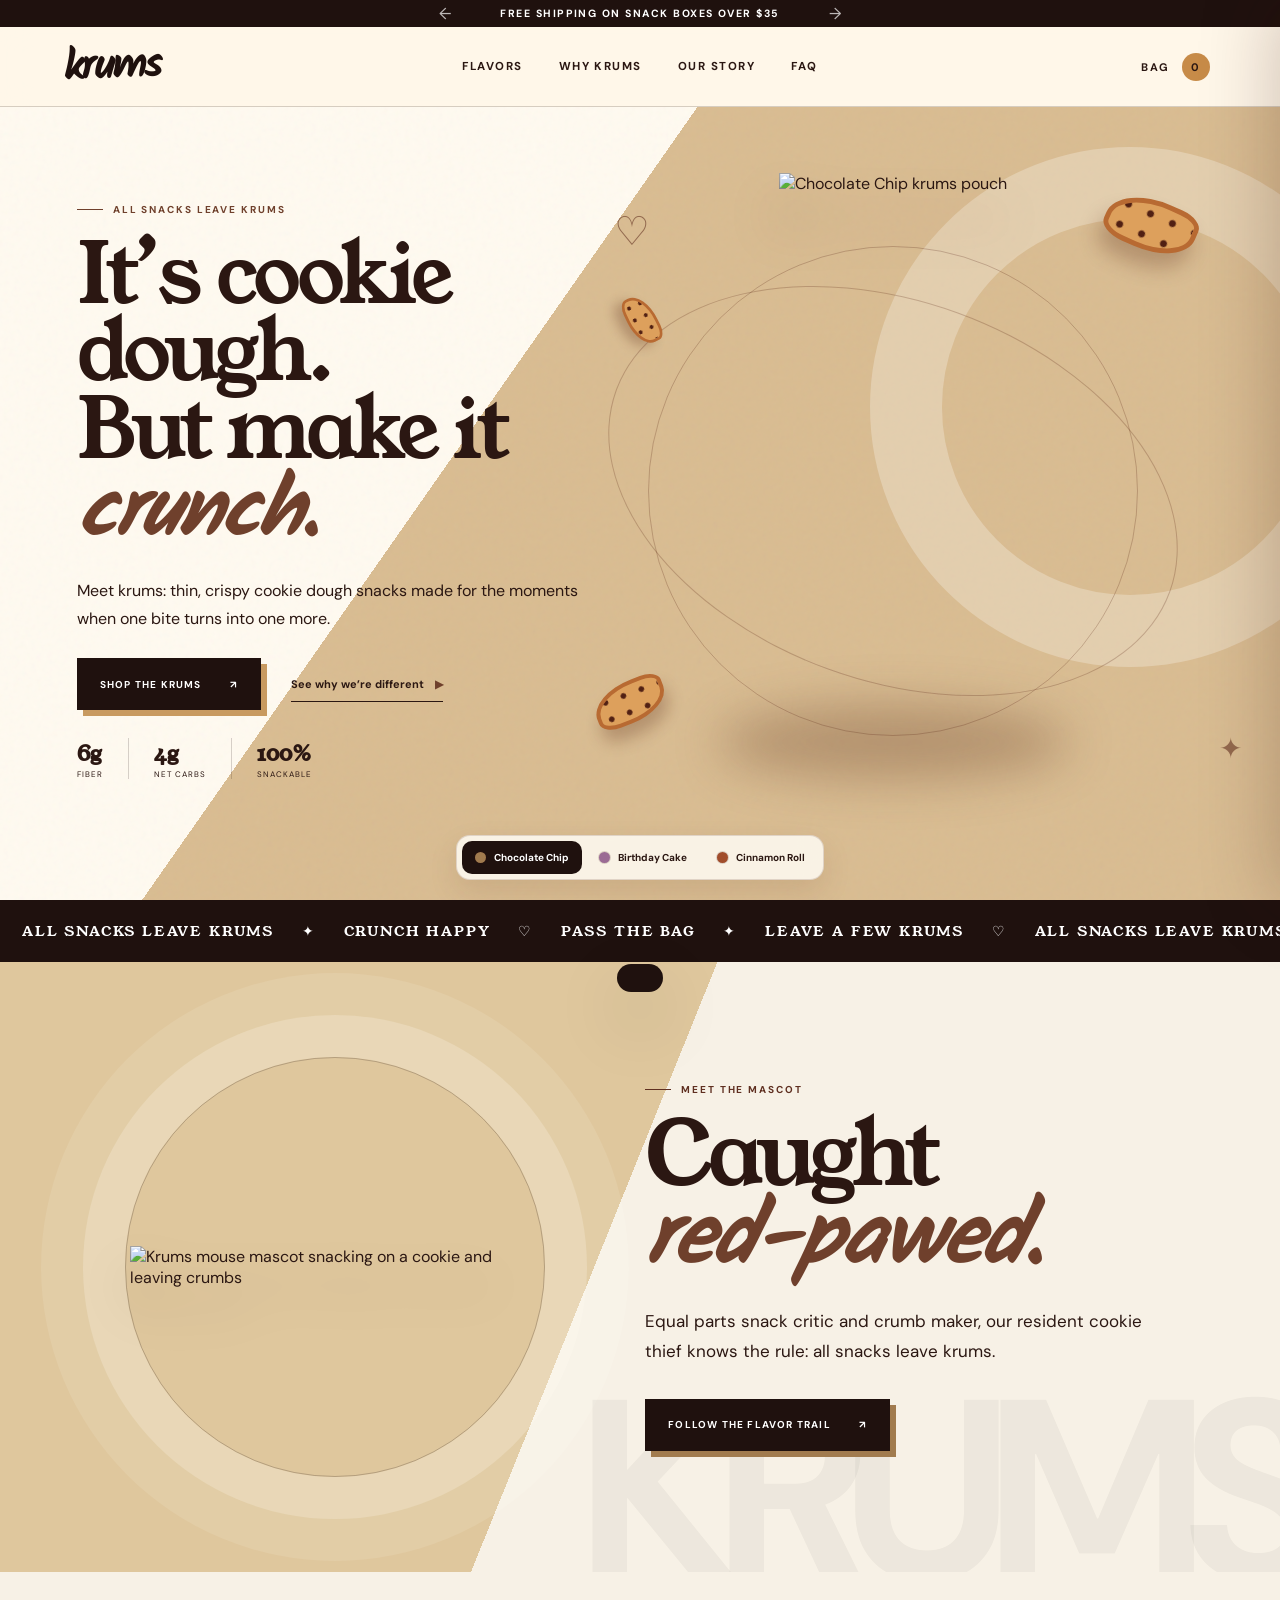
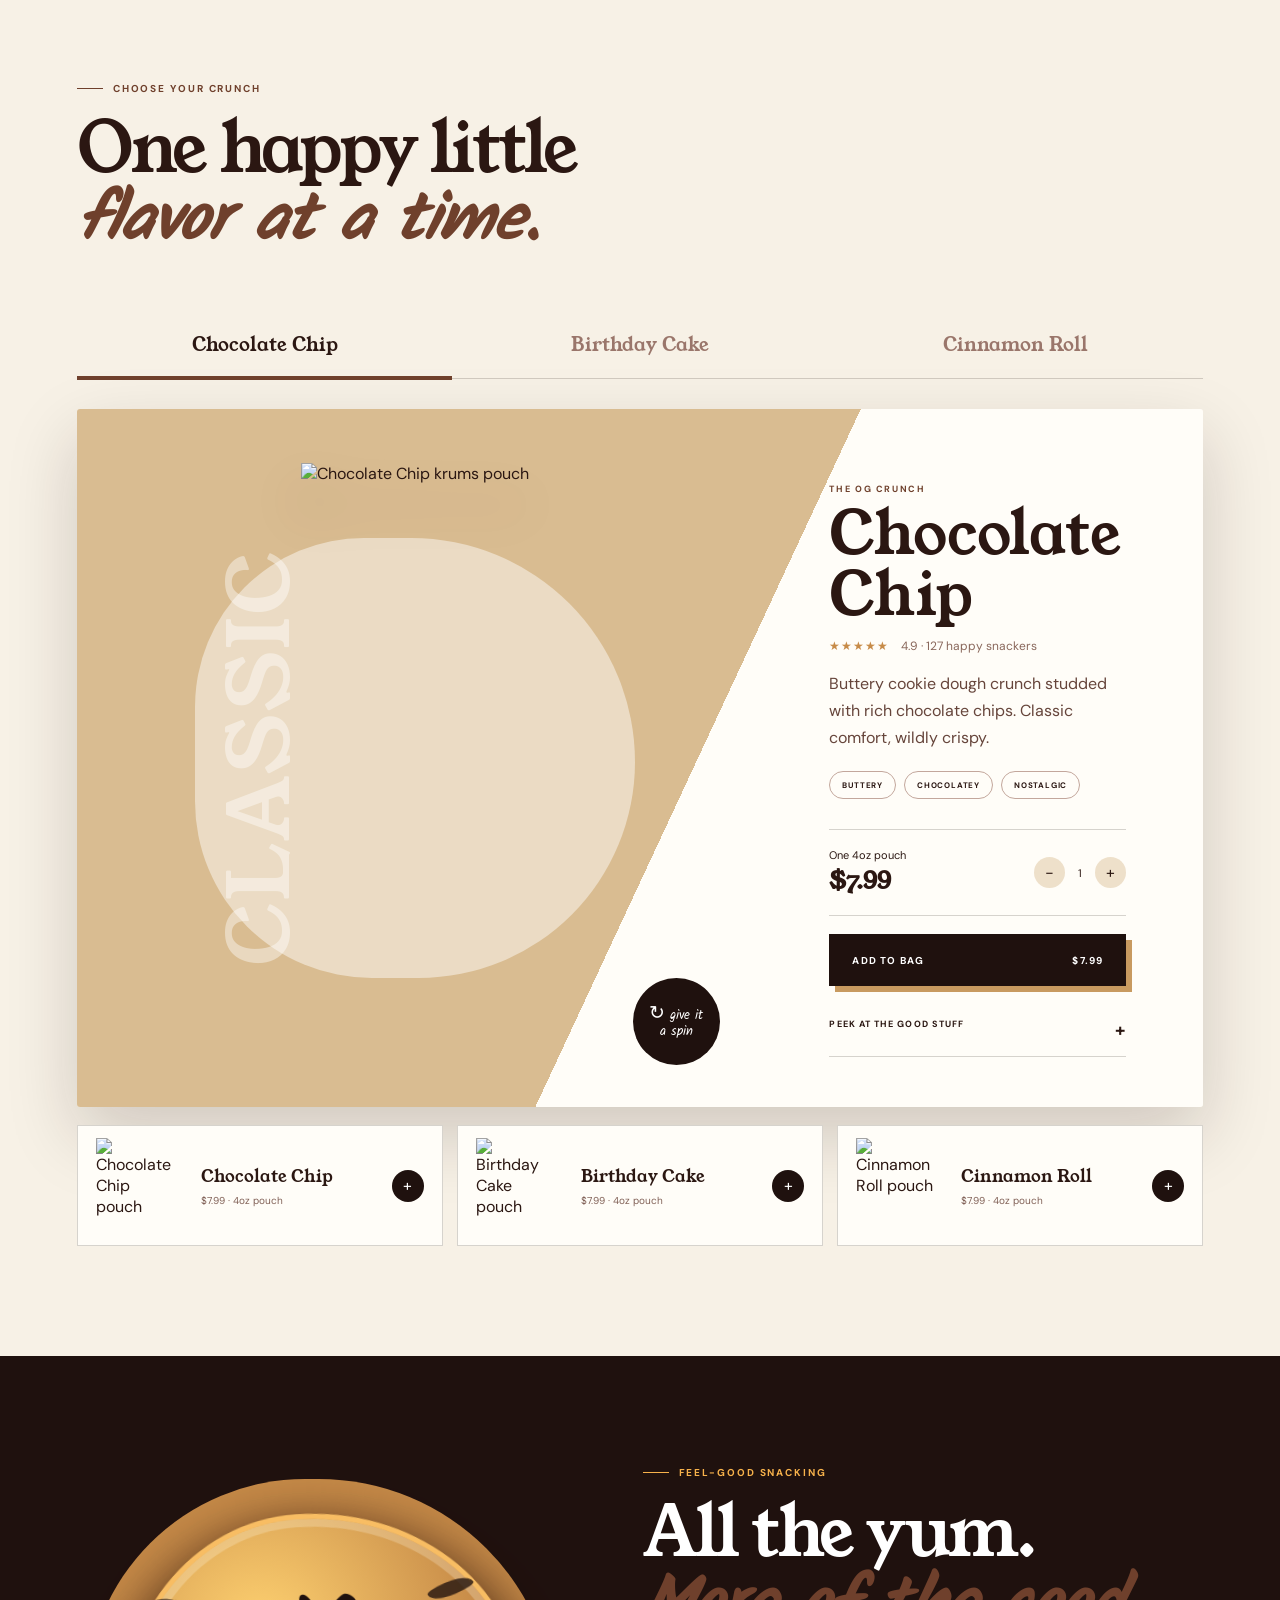
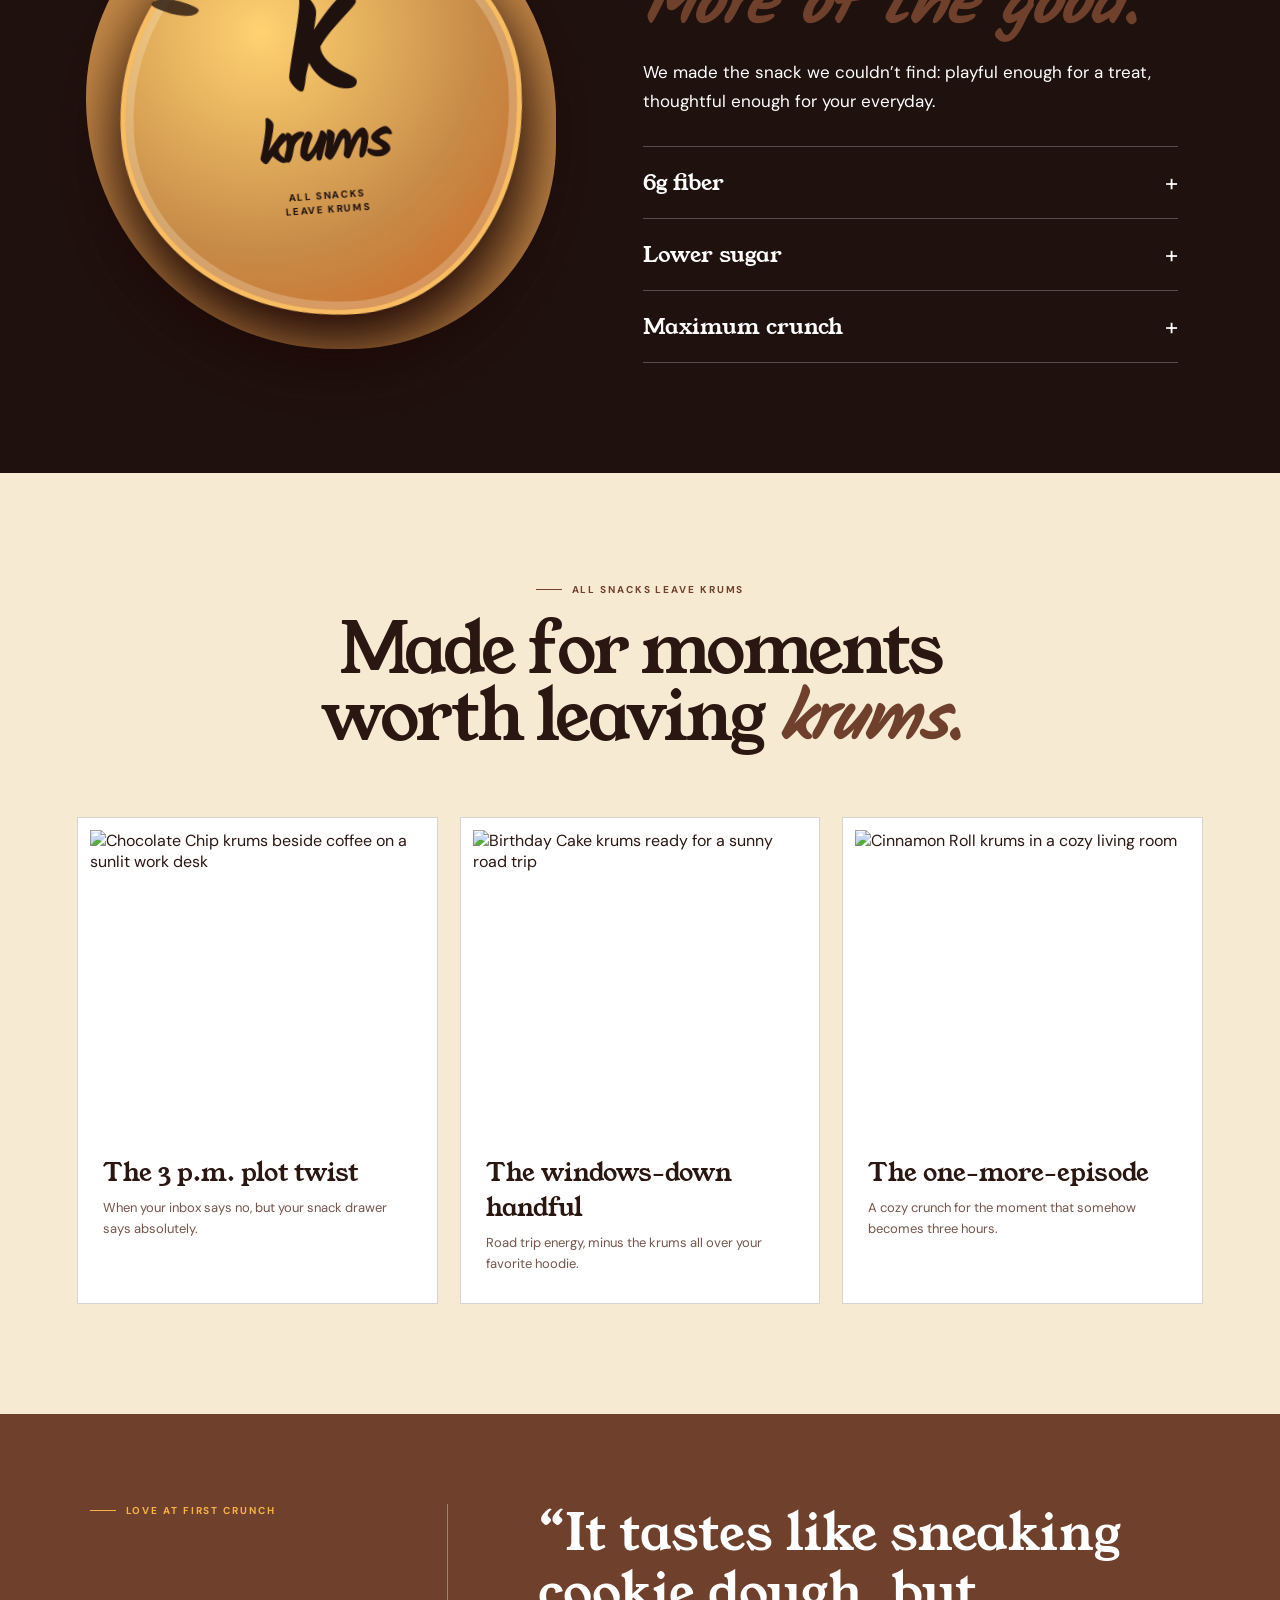
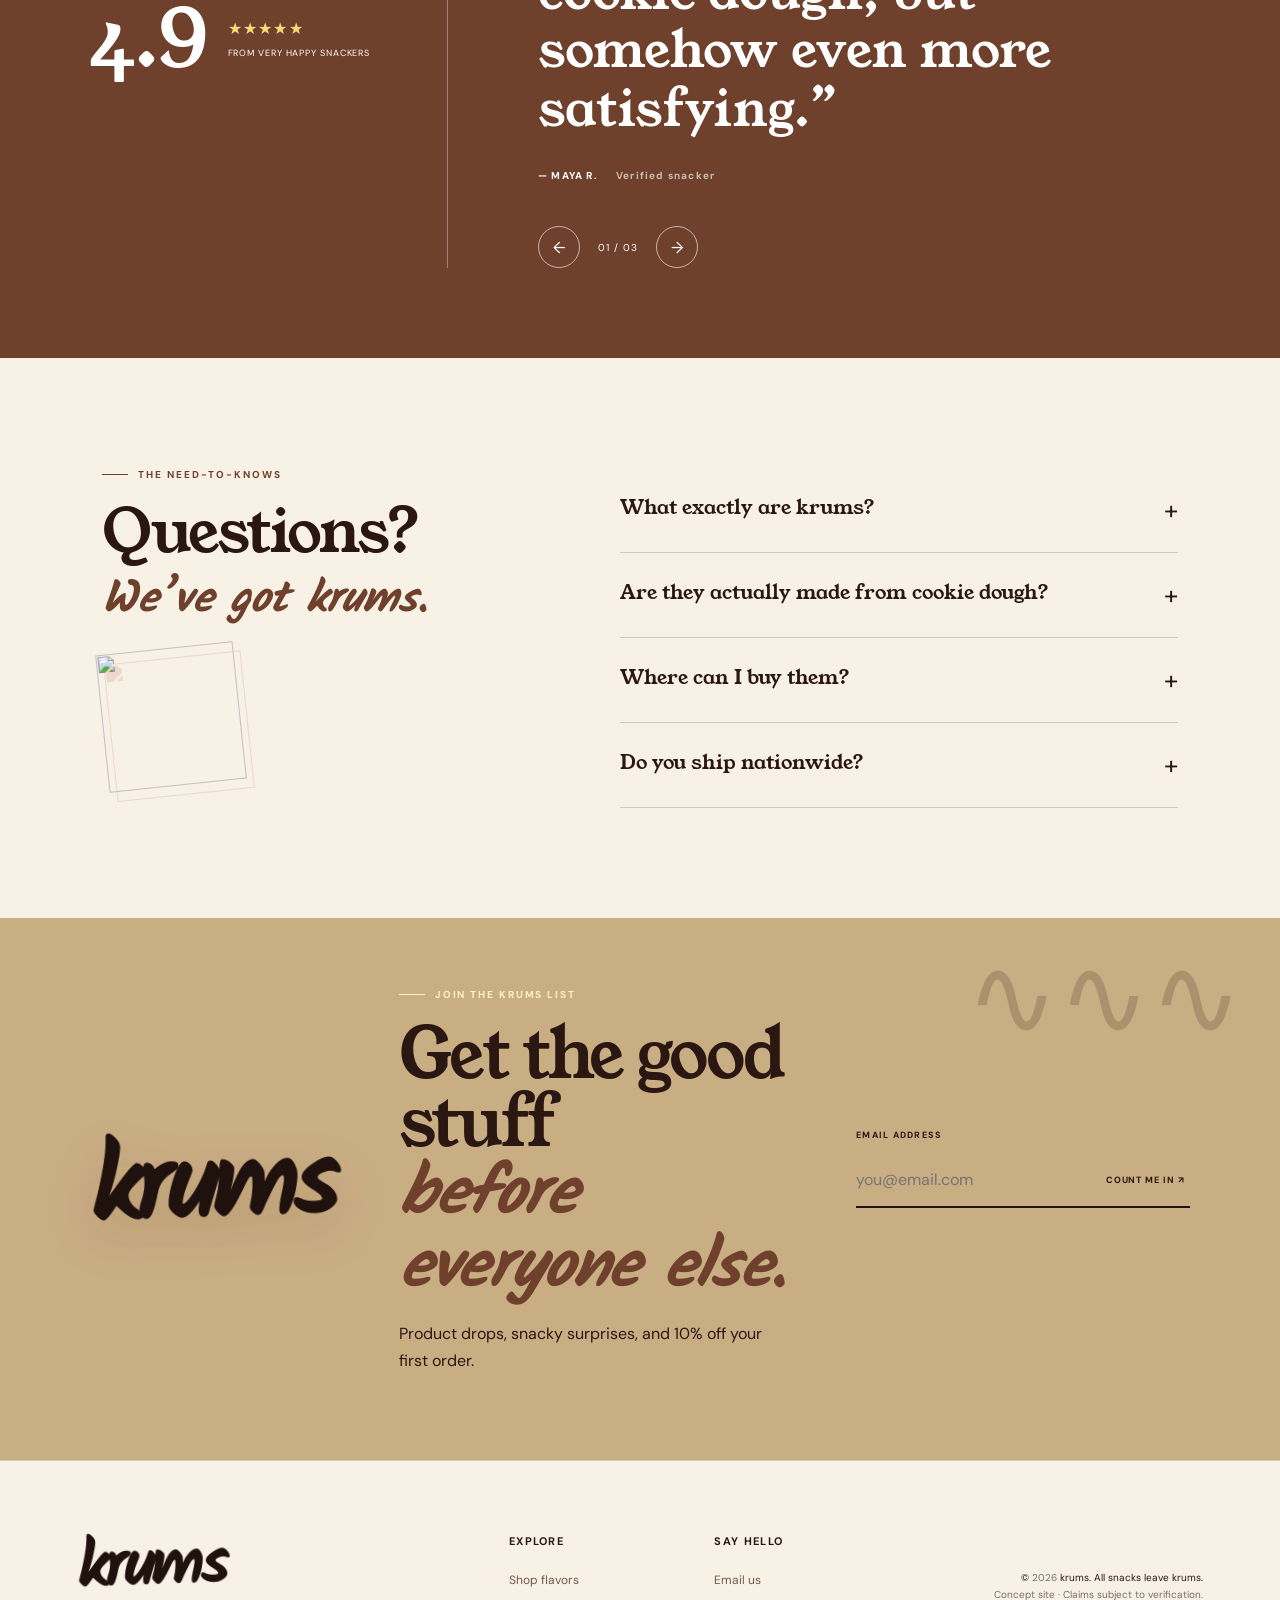
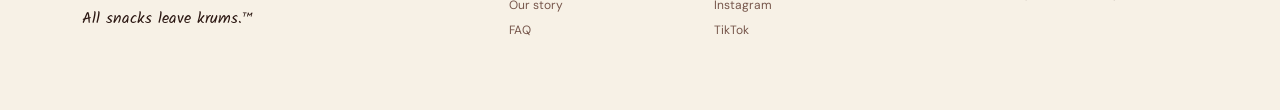
==== index.html @ c7255bf5 "Add files via upload" ====
<!doctype html>
<html lang="en">
<head>
  <meta charset="UTF-8" />
  <meta name="viewport" content="width=device-width, initial-scale=1.0" />
  <meta name="theme-color" content="#fff8e9" />
  <meta name="description" content="krums — thin, crispy cookie dough snacks. All snacks leave krums." />
  <title>krums — All Snacks Leave Krums</title>
  <link rel="preconnect" href="https://fonts.googleapis.com" />
  <link rel="preconnect" href="https://fonts.gstatic.com" crossorigin />
  <link href="https://fonts.googleapis.com/css2?family=DM+Sans:wght@400;500;600;700&family=Kalam:wght@400;700&family=Young+Serif&display=swap" rel="stylesheet" />
  <link rel="stylesheet" href="styles.css" />
</head>
<body>
  <a class="skip-link" href="#main">Skip to content</a>
  <div class="page-loader" id="page-loader" aria-hidden="true"><b class="krums-monogram">K</b><span>Leaving a few krums…</span></div>

  <div class="announcement">
    <button aria-label="Previous announcement" data-announcement="-1">←</button>
    <p id="announcement-copy">Free shipping on snack boxes over $35</p>
    <button aria-label="Next announcement" data-announcement="1">→</button>
  </div>

  <header class="site-header" id="site-header">
    <button class="menu-toggle" id="menu-toggle" aria-label="Open menu" aria-controls="main-nav" aria-expanded="false"><span></span><span></span></button>
    <a class="brand" href="#top" aria-label="krums home"><span class="krums-wordmark">krums</span></a>
    <nav class="main-nav" id="main-nav" aria-label="Main navigation">
      <a href="#flavors">Flavors</a><a href="#why">Why krums</a><a href="#story">Our story</a><a href="#faq">FAQ</a>
    </nav>
    <button class="bag-button" id="open-cart" aria-label="Open snack bag">Bag <span id="cart-count">0</span></button>
  </header>

  <main id="main">
    <section class="hero flavor-theme" id="top" data-theme="chocolate-chip">
      <div class="hero-grain"></div><div class="hero-sun" data-parallax="-10"></div>
      <span class="doodle doodle-one" data-parallax="18">♡</span><span class="doodle doodle-two" data-parallax="-14">✦</span>
      <div class="hero-copy reveal"><p class="eyebrow"><span></span> All snacks leave krums</p><h1>It’s cookie dough.<br />But make it <em>crunch.</em></h1><p class="hero-lede">Meet krums: thin, crispy cookie dough snacks made for the moments when one bite turns into one more.</p><div class="hero-actions"><a class="button button-primary magnetic" href="#flavors">Shop the krums <b>↗</b></a><button class="text-button" id="play-story">See why we’re different <span>▶</span></button></div><div class="hero-proof"><div><strong>6g</strong><span>fiber</span></div><div><strong>4g</strong><span>net carbs</span></div><div><strong>100%</strong><span>snackable</span></div></div></div>
      <div class="hero-product reveal" data-delay="150"><div class="orbit orbit-one"></div><div class="orbit orbit-two"></div><span class="floating-chip chip-a" data-parallax="20"></span><span class="floating-chip chip-b" data-parallax="-24"></span><span class="floating-chip chip-c" data-parallax="12"></span><div class="product-stage" id="hero-stage"><div class="stage-shadow"></div><img id="hero-pouch" src="assets/pouch-krums-chocolate-chip.png" alt="Chocolate Chip krums pouch" /></div></div>
      <div class="hero-flavor-switcher" role="group" aria-label="Preview a flavor"><button class="flavor-choice active" data-flavor="chocolate-chip"><i style="--dot:#a17b4e"></i>Chocolate Chip</button><button class="flavor-choice" data-flavor="birthday-cake"><i style="--dot:#9b6b94"></i>Birthday Cake</button><button class="flavor-choice" data-flavor="cinnamon-roll"><i style="--dot:#a14d2b"></i>Cinnamon Roll</button></div>
    </section>

    <div class="joy-marquee" aria-hidden="true"><div><span>ALL SNACKS LEAVE KRUMS</span> ✦ <span>CRUNCH HAPPY</span> ♡ <span>PASS THE BAG</span> ✦ <span>LEAVE A FEW KRUMS</span> ♡ <span>ALL SNACKS LEAVE KRUMS</span> ✦ <span>CRUNCH HAPPY</span> ♡ <span>PASS THE BAG</span> ✦ <span>LEAVE A FEW KRUMS</span> ♡</div></div>

    <section class="mascot-intro" aria-labelledby="mascot-title"><div class="mascot-portrait reveal"><span class="mascot-orbit" aria-hidden="true"></span><img src="assets/krums-mascot-transparent.png" alt="Krums mouse mascot snacking on a cookie and leaving crumbs" /></div><div class="mascot-copy reveal" data-delay="100"><p class="eyebrow"><span></span> Meet the mascot</p><h2 id="mascot-title">Caught<br /><em>red-pawed.</em></h2><p>Equal parts snack critic and crumb maker, our resident cookie thief knows the rule: all snacks leave krums.</p><a class="button button-primary" href="#flavors">Follow the flavor trail <b>↗</b></a></div></section>

    <section class="flavor-shop flavor-theme" id="flavors" data-theme="chocolate-chip">
      <div class="section-intro reveal"><p class="eyebrow"><span></span> Choose your crunch</p><h2>One happy little<br /><em>flavor at a time.</em></h2></div>
      <div class="flavor-tabs reveal" role="tablist" aria-label="krums flavors"><button class="flavor-tab active" role="tab" aria-selected="true" data-flavor="chocolate-chip">Chocolate Chip</button><button class="flavor-tab" role="tab" aria-selected="false" data-flavor="birthday-cake">Birthday Cake</button><button class="flavor-tab" role="tab" aria-selected="false" data-flavor="cinnamon-roll">Cinnamon Roll</button></div>
      <div class="spotlight reveal" id="product-spotlight">
        <div class="spotlight-visual"><span class="huge-word" id="huge-word">CLASSIC</span><div class="blob"></div><img id="spotlight-pouch" src="assets/pouch-krums-chocolate-chip.png" alt="Chocolate Chip krums pouch" /><button class="spin-hint" id="spin-product" aria-label="Wiggle product"><span>↻</span> give it<br />a spin</button></div>
        <div class="spotlight-info"><p class="product-kicker" id="product-kicker">THE OG CRUNCH</p><h3 id="product-name">Chocolate Chip</h3><p class="stars">★★★★★ <span>4.9 · 127 happy snackers</span></p><p class="product-description" id="product-description">Buttery cookie dough crunch studded with rich chocolate chips. Classic comfort, wildly crispy.</p><div class="taste-notes" id="taste-notes"><span>Buttery</span><span>Chocolatey</span><span>Nostalgic</span></div><div class="purchase-row"><div><span>One 4oz pouch</span><strong id="product-price">$7.99</strong></div><div class="quantity"><button data-main-qty="-1" aria-label="Decrease quantity">−</button><span id="main-qty">1</span><button data-main-qty="1" aria-label="Increase quantity">+</button></div></div><button class="button button-primary add-main magnetic" id="add-main">Add to bag <span id="add-main-total">$7.99</span></button><button class="ingredients-toggle" id="ingredients-toggle" aria-expanded="false">Peek at the good stuff <span>+</span></button><div class="ingredients-panel" id="ingredients-panel"><p>Made with thoughtful ingredients and built for satisfying crunch. Final ingredients and allergen information will appear here before launch.</p></div></div>
      </div>
      <div class="mini-products" id="mini-products"></div>
    </section>

    <section class="why" id="why"><div class="why-visual reveal"><div class="krums-seal"><b>K</b><strong>krums</strong><small>all snacks<br />leave krums</small></div></div><div class="why-copy reveal"><p class="eyebrow light"><span></span> Feel-good snacking</p><h2>All the yum.<br /><em>More of the good.</em></h2><p class="why-lede">We made the snack we couldn’t find: playful enough for a treat, thoughtful enough for your everyday.</p><div class="benefits"><button class="benefit" data-benefit="fiber" aria-expanded="false"><span><b>6g fiber</b><small>A little more staying power in every joyful handful.</small></span><em>+</em></button><button class="benefit" data-benefit="sugar" aria-expanded="false"><span><b>Lower sugar</b><small>Less sugar than traditional cookies, without losing the fun.</small></span><em>+</em></button><button class="benefit" data-benefit="crunch" aria-expanded="false"><span><b>Maximum crunch</b><small>Thin, snappy, impossible-not-to-reach-for-again texture.</small></span><em>+</em></button></div></div></section>

    <section class="moments" id="story"><div class="section-intro centered reveal"><p class="eyebrow"><span></span> All snacks leave krums</p><h2>Made for moments<br />worth leaving <em>krums.</em></h2></div><div class="moment-cards"><article class="moment-card card-one reveal"><img class="moment-photo" src="assets/moment-krums-desk.png" alt="Chocolate Chip krums beside coffee on a sunlit work desk" loading="lazy" /><h3>The 3 p.m. plot twist</h3><p>When your inbox says no, but your snack drawer says absolutely.</p></article><article class="moment-card card-two reveal" data-delay="100"><img class="moment-photo" src="assets/moment-krums-road-trip-palette.png" alt="Birthday Cake krums ready for a sunny road trip" loading="lazy" /><h3>The windows-down handful</h3><p>Road trip energy, minus the krums all over your favorite hoodie.</p></article><article class="moment-card card-three reveal" data-delay="200"><img class="moment-photo" src="assets/moment-krums-cozy-palette.png" alt="Cinnamon Roll krums in a cozy living room" loading="lazy" /><h3>The one-more-episode</h3><p>A cozy crunch for the moment that somehow becomes three hours.</p></article></div></section>

    <section class="social-proof"><div class="review-side"><p class="eyebrow light"><span></span> Love at first crunch</p><div class="review-score"><strong>4.9</strong><span>★★★★★<small>from very happy snackers</small></span></div></div><div class="review-slider" id="review-slider"><article class="review active"><blockquote>“It tastes like sneaking cookie dough, but somehow even more satisfying.”</blockquote><p>— MAYA R. <span>Verified snacker</span></p></article><article class="review"><blockquote>“The crunch is unreal. Birthday Cake disappeared before movie night started.”</blockquote><p>— ELLIE T. <span>Verified snacker</span></p></article><article class="review"><blockquote>“Cinnamon Roll with afternoon coffee is now a non-negotiable.”</blockquote><p>— CHRIS A. <span>Verified snacker</span></p></article><div class="review-controls"><button id="review-prev" aria-label="Previous review">←</button><span id="review-progress">01 / 03</span><button id="review-next" aria-label="Next review">→</button></div></div></section>

    <section class="faq" id="faq"><div class="faq-heading reveal"><p class="eyebrow"><span></span> The need-to-knows</p><h2>Questions?<br /><em>We’ve got krums.</em></h2><img class="faq-mascot" src="assets/krums-mascot-transparent.png" alt="" /></div><div class="faq-list reveal"><details><summary>What exactly are krums?<span>+</span></summary><p>krums are thin, crispy snacks inspired by the buttery, nostalgic flavor of cookie dough—the joy of a cookie with the snap of a chip.</p></details><details><summary>Are they actually made from cookie dough?<span>+</span></summary><p>krums are baked for crunch and formulated as a ready-to-eat snack. Final ingredient details will be published before launch.</p></details><details><summary>Where can I buy them?<span>+</span></summary><p>Right here soon. Join the list below to be first in line when our checkout goes live.</p></details><details><summary>Do you ship nationwide?<span>+</span></summary><p>Nationwide shipping is the plan. Exact regions, timing, and free-shipping thresholds will be confirmed at launch.</p></details></div></section>

    <section class="newsletter"><div class="newsletter-squiggle">∿∿∿</div><div class="krums-wordmark newsletter-wordmark">krums</div><div><p class="eyebrow light"><span></span> Join the krums list</p><h2>Get the good stuff<br /><em>before everyone else.</em></h2><p>Product drops, snacky surprises, and 10% off your first order.</p></div><form id="newsletter-form"><label for="email">Email address</label><div><input id="email" type="email" placeholder="you@email.com" required /><button type="submit">Count me in ↗</button></div><p id="form-status" aria-live="polite"></p></form></section>
  </main>

  <footer><div class="footer-brand"><span class="krums-wordmark">krums</span><p>All snacks leave krums.™</p></div><div><h3>Explore</h3><a href="#flavors">Shop flavors</a><a href="#story">Our story</a><a href="#faq">FAQ</a></div><div><h3>Say hello</h3><a href="mailto:hello@krumssnacks.com">Email us</a><a href="#">Instagram</a><a href="#">TikTok</a></div><p class="footer-legal">© <span id="year"></span> krums. All snacks leave krums.<br /><span>Concept site · Claims subject to verification.</span></p></footer>

  <div class="story-modal" id="story-modal" hidden><button id="close-story" aria-label="Close story">×</button><div><img class="story-mascot" src="assets/krums-mascot-transparent.png" alt="Krums mouse mascot holding a cookie" /><p class="eyebrow">Our big little idea</p><h2>All snacks<br />leave <em>krums.</em></h2><p>krums started with an itch for a snack that felt fun and thoughtful at the same time. We took the flavor that made childhood sweet and gave it the crisp, craveable texture grown-up snack drawers deserve.</p><a class="button button-primary" href="#flavors">Find your flavor ↗</a></div></div>
  <div class="scrim" id="scrim" hidden></div>
  <aside class="cart-drawer" id="cart-drawer" aria-hidden="true" aria-label="Shopping bag"><header><div><p class="eyebrow"><span></span> Your stash</p><h2>Snack bag <i id="cart-title-count">(0)</i></h2></div><button id="close-cart" aria-label="Close bag">×</button></header><div class="cart-progress"><p id="shipping-copy">You’re $35 away from free shipping</p><div><span id="shipping-bar"></span></div></div><div class="cart-items" id="cart-items"></div><div class="cart-empty" id="cart-empty"><img class="cart-mascot" src="assets/krums-mascot-transparent.png" alt="" /><h3>Your bag is hungry.</h3><p>Good news: joy is only one flavor away.</p><a href="#flavors" id="empty-shop">Find your crunch →</a></div><footer id="cart-footer" hidden><div><span>Subtotal</span><strong id="cart-total">$0.00</strong></div><button class="button button-primary" id="checkout-button">Checkout <span>↗</span></button><small>Taxes and shipping calculated at checkout. Payment connection coming next.</small></footer></aside>
  <div class="toast" id="toast" role="status" aria-live="polite"></div>
  <script src="script.js"></script>
</body>
</html>
---- styles.css ----
:root{--cocoa:#1f110e;--brown:#5f2f20;--caramel:#a17b4e;--orange:#c78b48;--cream:#f7f1e6;--paper:#ebe2d3;--pink:#c9ad83;--sage:#6e764f;--ink:#2b1712;--white:#fffaf2;--line:rgba(31,17,14,.18);--shadow:0 28px 70px rgba(31,17,14,.18);--accent:#6f402c;--accent-soft:#c89a60;--theme-bg:#d9bc91;--brand-gold:#a17b4e;--brand-pink:#b7747d;--brand-sage:#6e764f;--brand-orange:#a14d2b;--brand-plum:#785278}
*{box-sizing:border-box}html{scroll-behavior:smooth}body{margin:0;background:var(--cream);color:var(--ink);font-family:"DM Sans",sans-serif;overflow-x:hidden}body.modal-open{overflow:hidden}button,input{font:inherit}button,a{color:inherit}.skip-link{position:fixed;top:-100px;left:12px;z-index:200;background:#fff;padding:12px}.skip-link:focus{top:12px}.page-loader{position:fixed;inset:0;z-index:300;background:var(--cream);display:grid;place-items:center;align-content:center;gap:16px;transition:opacity .5s,visibility .5s}.page-loader img{width:110px;animation:loader-bounce .7s alternate infinite}.page-loader span{text-transform:uppercase;letter-spacing:.15em;font-size:10px;font-weight:700}.page-loader.done{opacity:0;visibility:hidden}@keyframes loader-bounce{to{transform:translateY(-12px) rotate(5deg)}}.cursor-dot{width:12px;height:12px;border-radius:50%;background:var(--orange);position:fixed;z-index:250;pointer-events:none;transform:translate(-50%,-50%);mix-blend-mode:multiply;transition:width .2s,height .2s;opacity:0}.cursor-dot.hover{width:34px;height:34px}.announcement{height:34px;background:var(--cocoa);color:#fff;display:flex;align-items:center;justify-content:center;gap:22px}.announcement p{margin:0;min-width:330px;text-align:center;text-transform:uppercase;letter-spacing:.16em;font-size:9px;font-weight:700}.announcement button{background:none;border:0;color:#fff;cursor:pointer;opacity:.7}.site-header{height:90px;display:grid;grid-template-columns:1fr auto 1fr;align-items:center;padding:0 5vw;background:rgba(255,248,233,.9);backdrop-filter:blur(16px);border-bottom:1px solid var(--line);position:sticky;top:0;z-index:50;transition:height .3s,box-shadow .3s}.site-header.scrolled{height:70px;box-shadow:0 10px 30px rgba(80,30,12,.08)}.brand{grid-column:1}.brand img{width:170px;height:70px;display:block;object-fit:contain;object-position:left}.main-nav{grid-column:2;grid-row:1;display:flex;gap:36px}.main-nav a{text-decoration:none;text-transform:uppercase;font-size:10px;letter-spacing:.13em;font-weight:700;position:relative}.main-nav a:after{content:"";position:absolute;height:2px;background:var(--orange);left:0;right:100%;bottom:-7px;transition:right .25s}.main-nav a:hover:after{right:0}.bag-button{grid-column:3;grid-row:1;justify-self:end;border:0;background:transparent;text-transform:uppercase;letter-spacing:.13em;font-size:11px;font-weight:700;cursor:pointer}.bag-button span{display:inline-grid;place-items:center;width:28px;height:28px;border-radius:50%;margin-left:8px;background:var(--orange)}.menu-toggle{display:none;border:0;background:none}.flavor-theme[data-theme="birthday-cake"]{--accent:#d95865;--accent-soft:#f38a91;--theme-bg:#f6b6b1}.flavor-theme[data-theme="cinnamon-roll"]{--accent:#7f8c52;--accent-soft:#aab77b;--theme-bg:#cbd092}
.hero{height:calc(100vh - 124px);min-height:660px;max-height:850px;background:linear-gradient(125deg,#fffaf0 0 38%,var(--theme-bg) 38%);display:grid;grid-template-columns:.9fr 1.1fr;position:relative;overflow:hidden;padding:45px 6vw 70px;transition:background .65s ease}.hero-grain{position:absolute;inset:0;opacity:.12;background-image:url("data:image/svg+xml,%3Csvg viewBox='0 0 160 160' xmlns='http://www.w3.org/2000/svg'%3E%3Cfilter id='n'%3E%3CfeTurbulence type='fractalNoise' baseFrequency='.9' numOctaves='3' stitchTiles='stitch'/%3E%3C/filter%3E%3Crect width='100%25' height='100%25' filter='url(%23n)' opacity='.32'/%3E%3C/svg%3E");pointer-events:none}.hero-sun{position:absolute;width:520px;height:520px;border:72px solid rgba(255,255,255,.26);border-radius:50%;right:-110px;top:40px}.hero-copy{align-self:center;z-index:4;max-width:650px}.eyebrow{text-transform:uppercase;letter-spacing:.19em;font-size:10px;font-weight:700;color:var(--accent);display:flex;align-items:center;gap:10px;margin:0 0 20px}.eyebrow>span{width:26px;height:1px;background:currentColor}.eyebrow.light{color:#f7b24b}h1,h2,h3{font-family:"Young Serif",serif;font-weight:400;margin:0}h1{font-size:clamp(60px,6.6vw,102px);line-height:.92;letter-spacing:-.05em}h1 em,h2 em{font-family:"Kalam",cursive;color:var(--accent);font-weight:700}.hero-lede{font-size:16px;line-height:1.75;max-width:570px;margin:25px 0}.hero-actions{display:flex;align-items:center;gap:30px}.button{min-height:52px;display:inline-flex;align-items:center;justify-content:center;gap:28px;padding:0 23px;border:0;text-decoration:none;text-transform:uppercase;letter-spacing:.12em;font-size:10px;font-weight:700;cursor:pointer;transition:transform .2s,box-shadow .2s}.button-primary{background:var(--cocoa);color:#fff;box-shadow:6px 6px 0 var(--accent-soft)}.button-primary:hover{transform:translate(2px,2px);box-shadow:3px 3px 0 var(--accent-soft)}.text-button{border:0;background:transparent;font-size:11px;font-weight:700;cursor:pointer;border-bottom:1px solid var(--ink);padding:10px 0}.text-button span{margin-left:8px;color:var(--accent)}.hero-proof{display:flex;gap:0;margin-top:28px}.hero-proof div{padding:0 25px;border-left:1px solid var(--line);display:flex;flex-direction:column}.hero-proof div:first-child{padding-left:0;border:0}.hero-proof strong{font-family:"Young Serif";font-size:22px}.hero-proof span{text-transform:uppercase;letter-spacing:.12em;font-size:8px}.hero-product{align-self:center;height:100%;position:relative;display:grid;place-items:center;z-index:2}.product-stage{height:min(68vh,620px);width:min(44vw,540px);display:grid;place-items:center;position:relative;perspective:1000px}.product-stage img{height:100%;max-width:100%;object-fit:contain;filter:drop-shadow(0 34px 25px rgba(70,23,8,.28));transition:opacity .25s,transform .4s;position:relative;z-index:3}.product-stage img.swapping{opacity:0;transform:translateY(20px) rotate(4deg)}.stage-shadow{position:absolute;width:65%;height:12%;bottom:1%;background:rgba(76,29,11,.26);border-radius:50%;filter:blur(24px)}.orbit{position:absolute;border:1px solid rgba(73,20,7,.22);border-radius:50%;animation:orbit-spin 18s linear infinite}.orbit-one{width:490px;height:490px}.orbit-two{width:590px;height:380px;transform:rotate(20deg);animation-direction:reverse}@keyframes orbit-spin{to{rotate:360deg}}.floating-chip{position:absolute;display:block;width:92px;height:52px;border:5px solid #b86a32;border-radius:62% 25% 58% 27%;background-color:#dda05c;background-image:radial-gradient(circle,#512013 0 3px,transparent 4px);background-size:24px 22px;box-shadow:0 16px 20px rgba(74,25,8,.25);z-index:4}.chip-a{top:7%;right:1%;rotate:24deg}.chip-b{bottom:15%;left:0;rotate:-21deg;scale:.8}.chip-c{top:21%;left:2%;rotate:64deg;scale:.55}.hand-note{position:absolute;right:-1vw;bottom:2%;font:18px/1.1 "Kalam",cursive;transform:rotate(-5deg);z-index:5}.hand-note svg{display:block;width:85px;fill:none;stroke:var(--ink);stroke-width:2}.hero-flavor-switcher{position:absolute;bottom:20px;left:50%;transform:translateX(-50%);z-index:6;background:rgba(255,253,246,.84);backdrop-filter:blur(12px);border:1px solid rgba(70,22,10,.14);border-radius:50px;display:flex;align-items:center;gap:11px;padding:10px 16px;box-shadow:0 12px 30px rgba(80,25,8,.1)}.hero-flavor-switcher>span{text-transform:uppercase;letter-spacing:.12em;font-size:8px;opacity:.6}.hero-flavor-switcher strong{font-size:10px;min-width:96px}.flavor-dot{width:18px;height:18px;border-radius:50%;border:2px solid #fff;background:var(--dot);box-shadow:0 0 0 1px rgba(59,15,7,.2);cursor:pointer;transition:transform .2s}.flavor-dot.active{transform:scale(1.28)}.doodle{position:absolute;font:40px "Kalam";color:rgba(75,22,9,.5);z-index:3}.doodle-one{left:48%;top:12%}.doodle-two{right:3%;bottom:16%;font-size:28px}.joy-marquee{height:62px;background:var(--cocoa);color:#fff;display:flex;align-items:center;overflow:hidden;white-space:nowrap}.joy-marquee div{min-width:max-content;font:14px "Young Serif";letter-spacing:.13em;animation:marquee 27s linear infinite}.joy-marquee span{margin:0 22px}@keyframes marquee{to{transform:translateX(-50%)}}
.flavor-shop{padding:110px 6vw;background:var(--cream);transition:background .6s}.section-intro h2,.why h2,.moments h2,.faq h2,.newsletter h2{font-size:clamp(45px,5.4vw,75px);line-height:.98;letter-spacing:-.04em}.flavor-tabs{display:grid;grid-template-columns:repeat(3,1fr);margin:55px 0 0;border-bottom:1px solid var(--line)}.flavor-tab{border:0;background:transparent;padding:18px 15px;font-family:"Young Serif";font-size:18px;color:#9a766b;cursor:pointer;position:relative}.flavor-tab span{font:9px "DM Sans";letter-spacing:.1em;margin-right:10px}.flavor-tab:after{content:"";position:absolute;left:0;right:100%;bottom:-2px;height:4px;background:var(--accent);transition:right .35s}.flavor-tab.active{color:var(--ink)}.flavor-tab.active:after{right:0}.spotlight{min-height:650px;display:grid;grid-template-columns:1.2fr .8fr;margin-top:30px;background:linear-gradient(115deg,var(--theme-bg) 0 54%,#fffdf8 54%);transition:background .5s;overflow:hidden;box-shadow:var(--shadow);border-radius:3px}.spotlight-visual{position:relative;display:grid;place-items:center;min-height:650px}.spotlight-visual .blob{position:absolute;width:440px;height:440px;border-radius:43% 57% 55% 45%;background:rgba(255,255,255,.46);animation:blob 8s ease-in-out infinite}@keyframes blob{50%{border-radius:57% 43% 41% 59%;transform:rotate(7deg)}}.spotlight-visual img{height:590px;max-width:72%;object-fit:contain;z-index:3;filter:drop-shadow(0 30px 25px rgba(69,20,7,.23));transition:opacity .22s,transform .45s}.spotlight-visual img.switching{opacity:0;transform:translateX(-20px) rotate(-4deg)}.spotlight-visual img.wiggle{animation:wiggle .65s ease}@keyframes wiggle{25%{transform:rotate(-5deg) scale(1.03)}60%{transform:rotate(4deg) scale(1.03)}}.huge-word{position:absolute;left:-25px;top:50%;transform:translateY(-50%) rotate(-90deg);font-family:"Young Serif";font-size:83px;color:rgba(255,255,255,.42);letter-spacing:.04em}.spin-hint{position:absolute;bottom:42px;right:33px;z-index:4;border:0;background:var(--cocoa);color:#fff;width:87px;height:87px;border-radius:50%;font:13px/1.1 "Kalam";cursor:pointer;transition:transform .25s}.spin-hint:hover{transform:rotate(10deg) scale(1.07)}.spin-hint span{font-size:19px}.spotlight-info{padding:65px 6vw 50px;align-self:center}.product-kicker{font-size:9px;letter-spacing:.18em;font-weight:700;color:var(--accent)}.spotlight-info h3{font-size:clamp(43px,4.7vw,65px);line-height:1;margin:8px 0 13px}.stars{color:var(--orange);letter-spacing:.08em;font-size:12px}.stars span{color:#89675b;letter-spacing:0;margin-left:8px}.product-description{font-size:16px;line-height:1.7;color:#66453b}.taste-notes{display:flex;flex-wrap:wrap;gap:8px;margin:20px 0 30px}.taste-notes span{border:1px solid #c3a79c;border-radius:50px;padding:8px 12px;text-transform:uppercase;letter-spacing:.1em;font-size:8px;font-weight:700}.purchase-row{display:flex;justify-content:space-between;align-items:center;padding:18px 0;border-top:1px solid var(--line);border-bottom:1px solid var(--line)}.purchase-row>div:first-child{display:flex;flex-direction:column}.purchase-row>div>span{font-size:11px}.purchase-row strong{font-family:"Young Serif";font-size:23px;margin-top:3px}.quantity{display:flex;align-items:center;gap:13px}.quantity button{border:0;background:#eee0ca;width:31px;height:31px;border-radius:50%;cursor:pointer}.add-main{width:100%;margin:18px 0}.add-main span{margin-left:auto}.ingredients-toggle{width:100%;padding:14px 0;border:0;border-bottom:1px solid var(--line);background:none;display:flex;justify-content:space-between;text-transform:uppercase;font-size:9px;letter-spacing:.12em;font-weight:700;cursor:pointer}.ingredients-toggle span{font-size:18px;transition:transform .2s}.ingredients-toggle[aria-expanded="true"] span{transform:rotate(45deg)}.ingredients-panel{display:grid;grid-template-rows:0fr;transition:grid-template-rows .3s}.ingredients-panel>*{overflow:hidden;margin:0}.ingredients-panel.open{grid-template-rows:1fr}.ingredients-panel.open p{padding-top:14px}.ingredients-panel p{font-size:12px;line-height:1.6;color:#806257}.mini-products{display:grid;grid-template-columns:repeat(3,1fr);gap:14px;margin-top:18px}.mini-product{display:grid;grid-template-columns:90px 1fr auto;align-items:center;gap:15px;background:#fffdf8;border:1px solid var(--line);padding:12px 18px;cursor:pointer;transition:transform .2s,background .2s}.mini-product:hover{transform:translateY(-4px);background:var(--mini-bg)}.mini-product img{width:78px;height:95px;object-fit:contain}.mini-product h4{font-family:"Young Serif";font-weight:400;font-size:17px;margin:0}.mini-product p{font-size:10px;margin:6px 0 0;color:#806056}.mini-product button{border:0;background:var(--cocoa);color:#fff;border-radius:50%;width:32px;height:32px;cursor:pointer}
.why{background:var(--cocoa);color:#fff;display:grid;grid-template-columns:.9fr 1.1fr;gap:8vw;padding:110px 8vw;overflow:hidden}.why-visual{display:grid;place-items:center;position:relative}.why-visual:before{content:"";position:absolute;width:470px;height:470px;background:var(--orange);border-radius:48% 52% 45% 55%;animation:blob 9s ease-in-out infinite}.why-visual img{width:min(430px,100%);position:relative;z-index:2;filter:drop-shadow(0 25px 35px #1f0704)}.badge-orbit{position:absolute;width:540px;height:540px;border:1px solid rgba(255,255,255,.25);border-radius:50%;animation:orbit-spin 22s linear infinite}.why-copy{align-self:center}.why-lede{font-size:17px;line-height:1.7;max-width:570px}.benefits{border-top:1px solid rgba(255,255,255,.25);margin-top:30px}.benefit{width:100%;color:#fff;border:0;border-bottom:1px solid rgba(255,255,255,.25);background:none;display:grid;grid-template-columns:45px 1fr auto;text-align:left;padding:20px 0;cursor:pointer}.benefit i{font-style:normal;font-size:9px;color:#d98a52}.benefit span{display:flex;flex-direction:column}.benefit b{font:22px "Young Serif"}.benefit small{font-size:12px;line-height:1.5;max-height:0;overflow:hidden;opacity:0;transition:max-height .3s,opacity .3s,padding .3s}.benefit.active small{max-height:80px;opacity:.7;padding-top:8px}.benefit em{font-style:normal;font-size:24px;transition:transform .3s}.benefit.active em{transform:rotate(45deg)}
.moments{padding:110px 6vw;background:#f6ead2}.centered{text-align:center}.centered .eyebrow{justify-content:center}.moment-cards{display:grid;grid-template-columns:repeat(3,1fr);gap:22px;margin-top:60px}.moment-card{padding:16px 16px 30px;background:#fff;border:1px solid var(--line);position:relative;transition:transform .3s}.moment-card:nth-child(2){transform:translateY(30px)}.moment-card:hover{transform:translateY(-8px) rotate(-1deg)}.moment-card:nth-child(2):hover{transform:translateY(20px) rotate(1deg)}.moment-number{position:absolute;top:28px;left:29px;z-index:2;width:34px;height:34px;border-radius:50%;display:grid;place-items:center;background:var(--cream);font-size:9px;font-weight:700}.illustration{height:300px;position:relative;overflow:hidden;display:grid;place-items:center}.desk{background:#eaa461}.desk .cup{width:110px;height:90px;background:#fff4dd;border-radius:8px 8px 45px 45px;display:grid;place-items:center;font-size:38px;box-shadow:55px 45px 0 -25px #71311c;transform:rotate(-4deg)}.crumbs{position:absolute;bottom:40px;right:40px;font-size:40px;color:var(--cocoa)}.road{background:#ef8380}.sunset{width:170px;height:170px;border-radius:50%;background:#f8ce65;box-shadow:0 0 0 42px rgba(255,255,255,.17)}.road:after{content:"";position:absolute;bottom:-40px;border-left:120px solid transparent;border-right:120px solid transparent;border-bottom:210px solid #593321}.road span{position:absolute;right:30px;top:30px;font:40px "Kalam"}.sofa{background:#a5ad72}.sofa div{font-size:90px;filter:drop-shadow(10px 18px 0 rgba(73,30,13,.15))}.sofa span{position:absolute;font:50px "Kalam";right:45px;top:40px}.moment-card h3{font-size:25px;margin:25px 13px 8px}.moment-card p{font-size:13px;line-height:1.6;color:#73554b;margin:0 13px}.social-proof{min-height:480px;background:#cd692c;color:#fff;display:grid;grid-template-columns:.55fr 1fr;padding:90px 7vw;gap:7vw}.review-side{border-right:1px solid rgba(255,255,255,.35)}.review-score{display:flex;gap:20px;align-items:center;margin-top:65px}.review-score strong{font:80px "Young Serif"}.review-score>span{display:flex;flex-direction:column;color:#ffd878;letter-spacing:.08em}.review-score small{font-size:9px;color:#fff;text-transform:uppercase;letter-spacing:.1em;margin-top:8px}.review-slider{position:relative;align-self:center;min-height:240px}.review{display:none}.review.active{display:block;animation:review-in .45s ease}@keyframes review-in{from{opacity:0;transform:translateX(25px)}}.review blockquote{font:clamp(30px,4vw,56px)/1.15 "Young Serif";margin:0}.review p{font-size:10px;letter-spacing:.12em;font-weight:700;margin-top:30px}.review p span{opacity:.65;margin-left:15px}.review-controls{position:absolute;bottom:0;display:flex;align-items:center;gap:18px}.review-controls button{border:1px solid rgba(255,255,255,.6);background:none;color:#fff;width:42px;height:42px;border-radius:50%;cursor:pointer}.review-controls span{font-size:10px;letter-spacing:.1em}
.faq{padding:110px 8vw;display:grid;grid-template-columns:.7fr 1fr;gap:10vw;position:relative}.faq-heading{position:sticky;top:130px;align-self:start}.faq-heading img{width:140px;margin-top:40px;transform:rotate(-8deg)}.faq-list details{border-bottom:1px solid var(--line)}.faq-list summary{list-style:none;padding:25px 0;display:flex;justify-content:space-between;font:20px "Young Serif";cursor:pointer}.faq-list summary::-webkit-details-marker{display:none}.faq-list summary span{font:26px "DM Sans";transition:transform .2s}.faq-list details[open] summary span{transform:rotate(45deg)}.faq-list details p{font-size:14px;line-height:1.7;color:#72564c;max-width:600px;margin:0 40px 24px 0}.newsletter{min-height:500px;background:var(--pink);display:grid;grid-template-columns:.4fr 1fr .85fr;align-items:center;padding:70px 7vw;gap:5vw;position:relative;overflow:hidden}.newsletter>img{width:260px;filter:drop-shadow(0 18px 25px rgba(80,20,10,.15));transform:rotate(-5deg)}.newsletter-squiggle{position:absolute;font:110px "Kalam";opacity:.18;right:3%;top:0}.newsletter .light{color:#fff1c8}.newsletter>div:nth-of-type(2)>p:last-child{line-height:1.7}.newsletter form label{text-transform:uppercase;font-size:9px;letter-spacing:.14em;font-weight:700}.newsletter form>div{display:flex;border-bottom:2px solid var(--cocoa);margin-top:10px}.newsletter input{border:0;background:transparent;padding:16px 0;outline:none;min-width:0;flex:1}.newsletter form button{border:0;background:none;text-transform:uppercase;font-size:9px;font-weight:700;letter-spacing:.1em;cursor:pointer}.newsletter form>p{font:14px "Kalam";min-height:20px}body>footer{min-height:250px;background:var(--cream);display:grid;grid-template-columns:1.3fr .5fr .5fr 1fr;gap:5vw;align-items:center;padding:55px 6vw;border-top:1px solid var(--line)}.footer-brand img{width:210px;height:95px;object-fit:contain}.footer-brand p{font:16px "Kalam";margin:0 0 0 20px}body>footer h3{font:11px "DM Sans";font-weight:700;text-transform:uppercase;letter-spacing:.12em;margin-bottom:15px}body>footer>div:not(.footer-brand){display:flex;flex-direction:column;gap:9px}body>footer a{font-size:12px;text-decoration:none;color:#76564b}.footer-legal{text-align:right;font-size:10px;line-height:1.7}.footer-legal span{opacity:.6}
.scrim{position:fixed;inset:0;z-index:80;background:rgba(44,12,5,.6);backdrop-filter:blur(5px)}.cart-drawer{position:fixed;z-index:90;right:0;top:0;width:min(480px,100vw);height:100vh;background:var(--cream);transform:translateX(105%);transition:transform .4s cubic-bezier(.22,.9,.24,1);padding:30px;display:flex;flex-direction:column;box-shadow:-30px 0 70px rgba(50,12,4,.22)}.cart-drawer.open{transform:translateX(0)}.cart-drawer>header{display:flex;justify-content:space-between;align-items:flex-start;padding-bottom:20px}.cart-drawer h2{font-size:35px}.cart-drawer h2 i{font:16px "DM Sans";font-style:normal;color:#99746a}.cart-drawer>header button,.story-modal>button{border:0;background:none;font-size:35px;cursor:pointer}.cart-progress{padding:15px;background:#f3e4c9;font-size:10px;text-transform:uppercase;letter-spacing:.08em}.cart-progress p{margin:0 0 9px}.cart-progress>div{height:5px;background:#dec6a6;border-radius:10px;overflow:hidden}.cart-progress span{display:block;width:0;height:100%;background:var(--orange);transition:width .3s}.cart-items{overflow:auto;flex:1}.cart-item{display:grid;grid-template-columns:80px 1fr auto;gap:15px;padding:18px 0;border-bottom:1px solid var(--line);align-items:center}.cart-item img{width:75px;height:100px;object-fit:contain;background:var(--item-bg)}.cart-item h3{font:17px "Young Serif"}.cart-item p{font-size:11px;margin:7px 0}.cart-qty{display:flex;gap:9px;align-items:center}.cart-qty button{border:0;background:#eadcc6;width:25px;height:25px;border-radius:50%;cursor:pointer}.remove-item{align-self:start;border:0;background:none;text-decoration:underline;font-size:9px;color:#87685f;cursor:pointer}.cart-empty{margin:auto;text-align:center;max-width:260px}.cart-empty img{width:100px}.cart-empty h3{font-size:27px}.cart-empty p{font-size:13px;line-height:1.6}.cart-empty a{text-transform:uppercase;font-size:9px;letter-spacing:.12em;font-weight:700}.cart-drawer>footer{border-top:1px solid var(--line);padding-top:20px}.cart-drawer>footer>div{display:flex;justify-content:space-between;margin-bottom:17px}.cart-drawer>footer .button{width:100%}.cart-drawer>footer .button span{margin-left:auto}.cart-drawer>footer small{display:block;text-align:center;margin-top:12px;font-size:9px;color:#8d6d62}.story-modal{position:fixed;z-index:100;inset:6vh 9vw;background:var(--paper);box-shadow:var(--shadow);overflow:hidden}.story-modal>button{position:absolute;right:25px;top:18px;z-index:2}.story-modal>div{height:100%;display:grid;grid-template-columns:.7fr 1fr;align-content:center;column-gap:5vw;padding:7vw}.story-modal img{width:min(380px,100%);grid-row:1/6}.story-modal h2{font-size:60px}.story-modal div>p:last-of-type{line-height:1.7;max-width:590px}.story-modal .button{justify-self:start}.toast{position:fixed;z-index:120;left:50%;bottom:28px;transform:translate(-50%,120px);background:var(--cocoa);color:#fff;border-radius:50px;padding:14px 23px;font-size:11px;box-shadow:var(--shadow);transition:transform .3s}.toast.show{transform:translate(-50%,0)}.reveal{opacity:0;transform:translateY(35px);transition:opacity .7s ease,transform .7s ease;transition-delay:var(--delay,0ms)}.reveal.visible{opacity:1;transform:none}
@media(max-width:1000px){.main-nav{gap:20px}.hero{grid-template-columns:1fr 1fr;padding-left:4vw;padding-right:4vw}.hero h1{font-size:64px}.product-stage{width:48vw}.spotlight{grid-template-columns:1fr 1fr}.spotlight-visual img{max-width:88%}.mini-products{grid-template-columns:1fr}.why{gap:4vw}.why-visual:before{width:360px;height:360px}.why-visual img{max-width:350px}.badge-orbit{width:430px;height:430px}.newsletter{grid-template-columns:.5fr 1fr}.newsletter form{grid-column:1/-1;max-width:620px;margin:auto;width:100%}body>footer{grid-template-columns:1fr 1fr}.footer-legal{text-align:left}}
@media(max-width:760px){.cursor-dot{display:none}.announcement p{min-width:230px}.site-header{height:72px;padding:0 20px;grid-template-columns:45px 1fr 80px}.menu-toggle{display:flex;flex-direction:column;gap:6px;padding:10px}.menu-toggle span{display:block;width:23px;height:2px;background:var(--cocoa)}.brand{grid-column:2;justify-self:center}.brand img{width:130px;height:58px}.bag-button{grid-column:3}.main-nav{position:fixed;top:106px;left:0;right:0;background:var(--cream);display:flex;flex-direction:column;padding:35px;transform:translateY(-150%);transition:transform .35s;z-index:-1;border-bottom:1px solid var(--line)}.main-nav.open{transform:translateY(0)}.main-nav a{font:27px "Young Serif";text-transform:none}.hero{height:auto;min-height:0;max-height:none;grid-template-columns:1fr;background:linear-gradient(160deg,#fffaf0 0 43%,var(--theme-bg) 43%);padding:55px 22px 85px}.hero-copy{text-align:center}.hero .eyebrow,.hero-actions,.hero-proof{justify-content:center}.hero h1{font-size:55px}.hero-lede{font-size:14px;margin-inline:auto}.hero-actions{flex-direction:column;gap:13px}.hero-proof{margin-bottom:25px}.hero-product{height:520px}.product-stage{height:480px;width:100%}.orbit-one{width:380px;height:380px}.orbit-two{width:400px;height:310px}.floating-chip{width:70px;height:40px}.hand-note{right:0}.hero-flavor-switcher{width:max-content;max-width:94%;bottom:20px}.hero-flavor-switcher>span{display:none}.doodle-one{left:4%;top:40%}.section-intro h2,.why h2,.moments h2,.faq h2,.newsletter h2{font-size:45px}.flavor-shop{padding:75px 20px}.flavor-tabs{display:flex;overflow:auto;margin-top:35px}.flavor-tab{min-width:max-content;font-size:15px}.spotlight{grid-template-columns:1fr;background:linear-gradient(160deg,var(--theme-bg) 0 51%,#fffdf8 51%)}.spotlight-visual{min-height:500px}.spotlight-visual img{height:475px}.huge-word{font-size:58px}.spin-hint{right:15px;bottom:20px}.spotlight-info{padding:45px 24px}.mini-product{grid-template-columns:70px 1fr auto}.why{grid-template-columns:1fr;padding:80px 24px}.why-visual{min-height:400px}.why-visual:before{width:320px;height:320px}.why-visual img{width:310px}.badge-orbit{width:365px;height:365px}.moment-cards{grid-template-columns:1fr}.moments{padding:80px 20px}.moment-card:nth-child(2){transform:none}.illustration{height:260px}.social-proof{grid-template-columns:1fr;padding:75px 24px}.review-side{border:0;border-bottom:1px solid rgba(255,255,255,.3);padding-bottom:30px}.review-score{margin-top:20px}.review-score strong{font-size:60px}.review-slider{min-height:300px}.review-controls{bottom:-20px}.faq{grid-template-columns:1fr;padding:80px 24px}.faq-heading{position:relative;top:auto}.faq-heading img{width:90px;margin-top:15px}.newsletter{grid-template-columns:1fr;padding:70px 24px;text-align:center}.newsletter>img{width:170px;margin:auto}.newsletter .eyebrow{justify-content:center}body>footer{grid-template-columns:1fr 1fr;padding:45px 24px}.footer-brand,.footer-legal{grid-column:1/-1}.footer-legal{text-align:left}.story-modal{inset:2vh 10px}.story-modal>div{grid-template-columns:1fr;overflow:auto;padding:50px 25px}.story-modal img{width:150px;grid-row:auto;margin:auto}.story-modal h2{font-size:42px}.cart-drawer{padding:22px}}
@media(max-width:430px){.announcement p{font-size:8px;min-width:210px}.hero h1{font-size:48px}.hero-proof div{padding:0 14px}.hero-product{height:450px}.product-stage{height:420px}.hand-note{display:none}.flavor-shop{padding-left:14px;padding-right:14px}.spotlight-visual{min-height:440px}.spotlight-visual img{height:420px}.spotlight-info h3{font-size:42px}.moment-card{padding:12px 12px 25px}.review blockquote{font-size:30px}.newsletter form>div{flex-direction:column;border:0}.newsletter input{border-bottom:2px solid var(--cocoa)}.newsletter form button{background:var(--cocoa);color:#fff;padding:15px}body>footer{grid-template-columns:1fr}.footer-brand,.footer-legal{grid-column:auto}}
@media(min-width:761px) and (max-height:750px){.hero{min-height:560px;padding-top:25px;padding-bottom:52px}.hero h1{font-size:clamp(56px,5.7vw,76px)}.hero-lede{font-size:14px;line-height:1.55;margin:15px 0}.hero-proof{margin-top:16px}.hero-proof strong{font-size:19px}.product-stage{height:min(68vh,500px)}.hand-note{bottom:0}.hero-flavor-switcher{bottom:12px}}
.hero[data-theme="birthday-cake"] .floating-chip{background-color:#e6bd79;background-image:radial-gradient(circle,#f45f6a 0 2px,transparent 3px),radial-gradient(circle,#42a9c4 0 2px,transparent 3px);background-size:18px 21px,25px 19px}.hero[data-theme="cinnamon-roll"] .floating-chip{background-color:#d89a55;background-image:repeating-linear-gradient(25deg,transparent 0 9px,#8c491e 10px 12px)}
@media(prefers-reduced-motion:reduce){html{scroll-behavior:auto}.page-loader img,.joy-marquee div,.orbit,.blob,.badge-orbit{animation:none}.reveal{opacity:1;transform:none}.product-stage img,.spotlight-visual img,.cart-drawer{transition:none}}

/* Simplified controls and overlap-safe refinements */
.announcement{height:27px;gap:18px}.announcement p{font-size:10.5px;letter-spacing:.14em}.site-header{height:80px}.site-header.scrolled{height:64px}.main-nav a{font-size:11.5px}.brand img{height:62px}.hero{height:calc(100vh - 107px);scroll-margin-top:64px}section[id]:not(.hero){scroll-margin-top:64px}
.hero-product{padding-bottom:24px}.hero-flavor-switcher{gap:4px;padding:5px;border-radius:14px}.flavor-choice{display:flex;align-items:center;gap:8px;border:0;background:transparent;padding:10px 13px;border-radius:10px;font-size:10px;font-weight:700;cursor:pointer;white-space:nowrap;transition:background .2s,color .2s}.flavor-choice i{display:block;width:11px;height:11px;border-radius:50%;background:var(--dot);box-shadow:0 0 0 1px rgba(59,15,7,.16)}.flavor-choice.active{background:var(--cocoa);color:#fff}.flavor-choice:focus-visible{outline:2px solid var(--orange);outline-offset:2px}.flavor-tab{font-size:19px;padding:20px}.flavor-tab span{display:none}
.benefit{grid-template-columns:1fr auto;gap:20px}.benefit i{display:none}.why-visual{isolation:isolate}.why-visual:before{z-index:-1}.moment-card{padding:12px 12px 28px}.moment-photo{display:block;width:100%;height:300px;object-fit:cover}.illustration,.moment-number{display:none}.review-slider{min-height:330px;padding-bottom:76px;display:flex;flex-direction:column;justify-content:center}.review-controls{bottom:0;left:0;background:#cd692c;padding-top:12px;width:100%;z-index:3}
@media(max-width:760px){.announcement{height:25px}.announcement p{font-size:9px}.site-header{height:66px}.main-nav{top:91px}.hero{height:auto}.hero-flavor-switcher{gap:2px;padding:4px}.flavor-choice{padding:9px 8px;font-size:9px}.flavor-choice i{width:9px;height:9px}.moment-photo{height:260px}.review-slider{min-height:380px;padding-bottom:74px}.review-controls{bottom:0}}
@media(max-width:430px){.flavor-choice{font-size:8px;padding:8px 6px;gap:5px}.flavor-choice i{display:none}.review-slider{min-height:410px}}

/* FAQ heading lockup */
.faq-heading h2{font-size:clamp(46px,4.8vw,68px);line-height:.98;letter-spacing:-.035em}.faq-heading h2 em{display:block;margin-top:16px;font-size:.72em;line-height:1.05;letter-spacing:-.015em;white-space:nowrap}
@media(max-width:760px){.faq-heading h2{font-size:50px}.faq-heading h2 em{font-size:.82em;margin-top:12px;white-space:normal}}

/* krums brand system */
.brand{text-decoration:none;display:inline-flex;align-items:center;width:max-content}
.krums-wordmark{display:inline-block;color:var(--cocoa);font:700 40px/.82 "Kalam",cursive;letter-spacing:-.075em;text-transform:lowercase;transform:rotate(-2deg);transform-origin:center;white-space:nowrap}
.brand .krums-wordmark{font-size:43px}
.krums-monogram{display:grid;place-items:center;width:96px;height:96px;border:3px solid var(--cocoa);border-radius:46% 54% 49% 51% / 52% 45% 55% 48%;background:var(--orange);color:var(--cocoa);font:700 58px/.9 "Kalam",cursive;box-shadow:7px 8px 0 rgba(72,22,11,.14);transform:rotate(-7deg)}
.page-loader .krums-monogram{animation:krums-bounce .7s alternate infinite}
@keyframes krums-bounce{to{transform:translateY(-12px) rotate(1deg)}}
.krums-seal{position:relative;z-index:2;width:min(410px,92%);aspect-ratio:1;display:grid;place-items:center;align-content:center;border:5px solid #f8bd63;border-radius:47% 53% 45% 55% / 52% 46% 54% 48%;background:radial-gradient(circle at 36% 28%,#ffd271,var(--orange) 58%,#ce651f);color:var(--cocoa);box-shadow:0 28px 48px rgba(21,4,1,.3),inset 0 0 0 8px rgba(255,248,233,.24);transform:rotate(-4deg)}
.krums-seal:before,.krums-seal:after{content:"";position:absolute;top:18%;width:46px;height:17px;border-radius:100% 15% 100% 15%;background:var(--cocoa);opacity:.78}
.krums-seal:before{left:9%;transform:rotate(28deg)}.krums-seal:after{right:9%;transform:scaleX(-1) rotate(28deg)}
.krums-seal b{font:700 132px/.7 "Kalam",cursive;letter-spacing:-.1em}
.krums-seal strong{font:700 58px/.9 "Kalam",cursive;letter-spacing:-.075em;margin-top:17px}
.krums-seal small{font-size:10px;line-height:1.45;font-weight:800;text-align:center;text-transform:uppercase;letter-spacing:.16em;margin-top:16px}
.why-visual .krums-seal{filter:drop-shadow(0 25px 35px #1f0704)}
.faq-monogram{width:112px;height:112px;margin-top:36px;font-size:65px}
.newsletter-wordmark{font-size:clamp(72px,8.5vw,126px);line-height:.72;text-align:center;filter:drop-shadow(0 18px 25px rgba(80,20,10,.12))}
.newsletter>div:nth-of-type(3)>p:last-child{line-height:1.7}
.footer-brand .krums-wordmark{font-size:66px}.footer-brand p{margin:10px 0 0 5px}
.story-modal .story-seal{grid-row:1/6;width:min(360px,100%)}
.cart-empty .cart-monogram{width:82px;height:82px;margin:0 auto 18px;font-size:48px}
@media(max-width:1000px){.krums-seal{width:min(330px,90%)}.newsletter-wordmark{font-size:82px}}
@media(max-width:760px){.brand .krums-wordmark{font-size:35px}.krums-monogram{width:82px;height:82px;font-size:49px}.why-visual .krums-seal{width:300px}.krums-seal b{font-size:96px}.krums-seal strong{font-size:44px}.krums-seal small{font-size:8px}.faq-monogram{width:86px;height:86px;font-size:50px;margin-top:22px}.newsletter-wordmark{font-size:88px;margin:auto}.footer-brand .krums-wordmark{font-size:58px}.story-modal .story-seal{grid-row:auto;width:170px;margin:auto}.story-modal .story-seal b{font-size:54px}.story-modal .story-seal strong{font-size:27px;margin-top:8px}.story-modal .story-seal small{font-size:6px;margin-top:8px}.story-modal .story-seal:before,.story-modal .story-seal:after{width:24px;height:10px}}
@media(prefers-reduced-motion:reduce){.page-loader .krums-monogram{animation:none}}

/* Brand board palette and mascot */
.flavor-theme[data-theme="chocolate-chip"]{--accent:#6f402c;--accent-soft:#c89a60;--theme-bg:#d9bc91}
.flavor-theme[data-theme="birthday-cake"]{--accent:#785278;--accent-soft:#bd8fb6;--theme-bg:#d8b6d3}
.flavor-theme[data-theme="cinnamon-roll"]{--accent:#a14d2b;--accent-soft:#d89256;--theme-bg:#e9a46c}
.mascot-intro{min-height:610px;display:grid;grid-template-columns:.9fr 1.1fr;align-items:center;gap:8vw;padding:80px 10vw;background:linear-gradient(112deg,#dfc79d 0 47%,#f7f1e6 47%);position:relative;overflow:hidden}
.mascot-intro:after{content:"KRUMS";position:absolute;right:-28px;bottom:-48px;color:rgba(31,17,14,.045);font:700 clamp(110px,20vw,300px)/1 "DM Sans",sans-serif;letter-spacing:-.08em;pointer-events:none}
.mascot-portrait{min-height:450px;display:grid;place-items:center;position:relative}
.mascot-portrait img{position:relative;z-index:2;width:min(410px,100%);filter:drop-shadow(0 28px 24px rgba(31,17,14,.2));transition:transform .35s ease}
.mascot-portrait:hover img{transform:rotate(3deg) translateY(-8px)}
.mascot-orbit{position:absolute;width:420px;height:420px;border:1px solid rgba(31,17,14,.22);border-radius:50%;box-shadow:0 0 0 42px rgba(255,250,242,.22),0 0 0 84px rgba(255,250,242,.1);animation:orbit-spin 22s linear infinite}
.mascot-copy{position:relative;z-index:2;max-width:620px}.mascot-copy h2{font-size:clamp(62px,7vw,105px);line-height:.88;letter-spacing:-.055em}.mascot-copy p:not(.eyebrow){font-size:17px;line-height:1.75;max-width:540px;margin:26px 0 32px}.mascot-copy .button{background:var(--cocoa);box-shadow:6px 6px 0 var(--brand-gold)}
.mascot-intro .eyebrow{color:var(--brown)}
.social-proof,.review-controls{background:#6f402c}
.faq-heading .faq-mascot{display:block;width:138px;height:138px;object-fit:contain;margin-top:24px;transform:rotate(-6deg);filter:drop-shadow(7px 10px 0 rgba(161,77,43,.14))}
.cart-empty .cart-mascot{display:block;width:138px;height:138px;object-fit:contain;margin:0 auto 10px;filter:drop-shadow(0 10px 12px rgba(31,17,14,.15))}
.story-modal .story-mascot{width:min(390px,100%);grid-row:1/6;object-fit:contain;filter:drop-shadow(0 22px 20px rgba(31,17,14,.18));transform:rotate(-3deg)}
@media(max-width:1000px){.mascot-intro{grid-template-columns:.85fr 1.15fr;padding-inline:6vw}.mascot-orbit{width:340px;height:340px}.mascot-portrait img{width:min(340px,100%)}}
@media(max-width:760px){.mascot-intro{grid-template-columns:1fr;padding:60px 24px 72px;background:linear-gradient(165deg,#dfc79d 0 46%,#f7f1e6 46%);text-align:center;gap:20px}.mascot-portrait{min-height:320px}.mascot-portrait img{width:285px}.mascot-orbit{width:275px;height:275px;box-shadow:0 0 0 28px rgba(255,250,242,.22),0 0 0 56px rgba(255,250,242,.1)}.mascot-copy{margin:auto}.mascot-copy .eyebrow{justify-content:center}.mascot-copy h2{font-size:62px}.mascot-copy p:not(.eyebrow){font-size:15px}.faq-heading .faq-mascot{width:100px;height:100px;margin-top:16px}.story-modal .story-mascot{grid-row:auto;width:180px;margin:auto}}
@media(prefers-reduced-motion:reduce){.mascot-orbit{animation:none}.mascot-portrait img{transition:none}}

/* Phone and small-tablet layout refinements */
@media(max-width:760px){
  html{scroll-padding-top:91px}
  body{min-width:0}
  button,a,input,summary{-webkit-tap-highlight-color:transparent}
  .announcement{padding:0 8px;gap:4px}
  .announcement p{min-width:0;flex:1;font-size:8px;line-height:1.2;white-space:nowrap;overflow:hidden;text-overflow:ellipsis}
  .announcement button{display:grid;place-items:center;flex:0 0 36px;width:36px;height:36px;padding:0}
  .site-header{--mobile-header-gutter:14px;grid-template-columns:52px minmax(0,1fr) 70px;padding:0 var(--mobile-header-gutter)}
  .menu-toggle{width:44px;height:44px;padding:10px;align-items:center;justify-content:center}
  .brand .krums-wordmark{font-size:32px}
  .bag-button{min-width:48px;min-height:48px;padding:0;font-size:0}
  .bag-button:before{content:"Bag";font-size:9px;letter-spacing:.1em}
  .bag-button span{width:26px;height:26px;margin-left:5px;font-size:10px}
  .main-nav{grid-column:1/-1;top:91px;left:calc(var(--mobile-header-gutter) * -1);right:auto;width:calc(100% + var(--mobile-header-gutter) * 2);z-index:45;gap:0;padding:18px 24px 28px;max-height:calc(100dvh - 91px);overflow-y:auto;box-shadow:0 18px 28px rgba(31,17,14,.12)}
  .site-header.scrolled .main-nav{top:64px;max-height:calc(100dvh - 64px)}
  .main-nav a{display:flex;align-items:center;min-height:58px;border-bottom:1px solid var(--line);font-size:25px}
  .hero{padding:42px 18px 88px;background:linear-gradient(165deg,#fffaf0 0 49%,var(--theme-bg) 49%)}
  .hero-copy{max-width:100%}
  .hero .eyebrow{margin-bottom:15px}
  .hero h1{font-size:clamp(43px,13vw,55px);line-height:.94}
  .hero-lede{margin:20px auto;line-height:1.6}
  .hero-actions{width:100%}
  .hero-actions .button,.hero-actions .text-button{width:100%;max-width:340px;min-height:50px}
  .hero-proof{width:100%;margin-top:26px;justify-content:center}
  .hero-proof div{flex:1;max-width:108px;padding:0 10px}
  .hero-product{height:390px;margin-top:18px;padding-bottom:50px}
  .product-stage{height:350px;max-width:330px;margin:auto}
  .orbit-one{width:290px;height:290px}
  .orbit-two{width:320px;height:240px}
  .floating-chip{width:58px;height:35px;border-width:4px}
  .chip-c{display:none}
  .hero-flavor-switcher{bottom:16px;width:calc(100% - 28px);max-width:420px;display:grid;grid-template-columns:repeat(3,minmax(0,1fr));gap:3px;padding:4px}
  .flavor-choice{min-height:44px;justify-content:center;padding:6px 4px;font-size:8px;line-height:1.2;text-align:center;white-space:normal}
  .flavor-choice i{flex:0 0 auto}
  .joy-marquee{height:50px}
  .joy-marquee div{font-size:12px}
  .mascot-intro{padding:52px 20px 64px;gap:14px}
  .mascot-portrait{min-height:290px}
  .mascot-portrait img{width:min(270px,85vw)}
  .mascot-orbit{width:260px;height:260px}
  .mascot-copy h2{font-size:clamp(50px,16vw,62px)}
  .mascot-copy p:not(.eyebrow){margin:20px auto 26px;line-height:1.65}
  .mascot-copy .button{width:100%;max-width:340px}
  .section-intro h2,.why h2,.moments h2,.faq h2,.newsletter h2{font-size:clamp(38px,12vw,45px)}
  .flavor-shop{padding:64px 16px}
  .flavor-tabs{display:grid;grid-template-columns:repeat(3,minmax(0,1fr));overflow:visible;margin-top:28px}
  .flavor-tab{min-width:0;min-height:58px;padding:12px 5px;font-size:13px;line-height:1.15}
  .spotlight{min-height:0;margin-top:18px;border-radius:12px}
  .spotlight-visual{min-height:390px}
  .spotlight-visual .blob{width:310px;height:310px}
  .spotlight-visual img{height:365px;max-width:88%}
  .huge-word{display:none}
  .spin-hint{right:12px;bottom:12px;width:64px;height:64px;font-size:10px}
  .spin-hint span{font-size:16px}
  .spotlight-info{padding:36px 20px 28px}
  .spotlight-info h3{font-size:clamp(38px,11vw,48px)}
  .product-description{font-size:14px}
  .purchase-row{gap:14px}
  .quantity{gap:8px}
  .quantity button{width:44px;height:44px}
  .add-main{min-height:54px}
  .ingredients-toggle{min-height:48px}
  .mini-products{gap:10px}
  .mini-product{grid-template-columns:64px minmax(0,1fr) 44px;gap:10px;padding:10px 12px}
  .mini-product img{width:60px;height:78px}
  .mini-product button{width:44px;height:44px}
  .why{gap:34px;padding:64px 20px}
  .why-visual{min-height:320px}
  .why-visual:before{width:270px;height:270px}
  .why-visual .krums-seal{width:255px}
  .badge-orbit{width:300px;height:300px}
  .why-lede{font-size:15px}
  .benefit{min-height:64px;padding:18px 0}
  .moments{padding:64px 16px}
  .moment-cards{gap:16px;margin-top:36px}
  .moment-card,.moment-card:nth-child(2){transform:none}
  .moment-photo{height:auto;aspect-ratio:4/3}
  .social-proof{padding:60px 20px;gap:30px}
  .review-slider{min-height:320px;padding-bottom:68px}
  .review blockquote{font-size:clamp(27px,8vw,34px)}
  .review-controls{gap:12px}
  .review-controls button{width:48px;height:48px}
  .faq{padding:64px 20px;gap:28px}
  .faq-heading h2{font-size:44px}
  .faq-heading .faq-mascot{width:86px;height:86px}
  .faq-list summary{min-height:68px;align-items:center;gap:12px;padding:16px 0;font-size:18px}
  .newsletter{min-height:0;padding:64px 20px;gap:28px}
  .newsletter-wordmark{font-size:72px}
  .newsletter h2{font-size:40px}
  .newsletter form{width:100%}
  .newsletter input{font-size:16px}
  .newsletter form button{min-height:48px}
  body>footer{padding:46px 20px;gap:32px}
  .footer-brand .krums-wordmark{font-size:52px}
  body>footer a{display:flex;align-items:center;min-height:34px}
  .story-modal{inset:8px;border-radius:12px}
  .story-modal>button{top:5px;right:8px;width:48px;height:48px}
  .story-modal>div{padding:56px 20px 30px;gap:12px}
  .story-modal .story-mascot{width:145px}
  .story-modal h2{font-size:38px;text-align:center}
  .story-modal .eyebrow{justify-content:center;margin-bottom:0}
  .story-modal div>p:last-of-type{text-align:center;font-size:14px}
  .story-modal .button{width:100%;justify-self:stretch}
  .cart-drawer{width:100vw;padding:18px}
  .cart-drawer>header button{width:48px;height:48px}
  .cart-progress{padding:12px;font-size:9px}
  .cart-item{grid-template-columns:64px minmax(0,1fr) auto;gap:10px}
  .cart-item img{width:60px;height:82px}
  .cart-qty button{width:40px;height:40px}
  .remove-item{min-height:40px}
  .cart-empty .cart-mascot{width:110px;height:110px}
  .toast{width:max-content;max-width:calc(100vw - 28px);text-align:center}
}

@media(max-width:380px){
  .site-header{--mobile-header-gutter:10px;grid-template-columns:48px minmax(0,1fr) 64px}
  .brand .krums-wordmark{font-size:29px}
  .hero{padding-inline:14px}
  .hero h1{font-size:43px}
  .hero-product{height:360px}
  .product-stage{height:325px}
  .flavor-choice{font-size:7.5px}
  .flavor-choice i{display:none}
  .flavor-tab{font-size:12px}
  .spotlight-visual{min-height:350px}
  .spotlight-visual img{height:330px}
  .purchase-row{align-items:flex-end}
  .newsletter-wordmark{font-size:62px}
  .cart-drawer{padding:14px}
  .cart-drawer h2{font-size:30px}
}

/* Centered mobile composition */
@media(max-width:760px){
  .main-nav a{justify-content:center;text-align:center}
  .section-intro,.spotlight-info,.why-copy,.moment-card,.review-side,.review-slider,.faq-heading,.faq-list,.newsletter,body>footer{text-align:center}
  .section-intro .eyebrow,.spotlight-info .eyebrow,.why-copy .eyebrow,.review-side .eyebrow,.faq-heading .eyebrow{justify-content:center}
  .flavor-tab{text-align:center}
  .stars{display:flex;flex-wrap:wrap;justify-content:center;gap:5px}
  .stars span{margin-left:0}
  .product-description,.why-lede{margin-left:auto;margin-right:auto}
  .taste-notes{justify-content:center}
  .purchase-row{flex-direction:column;justify-content:center;gap:16px}
  .purchase-row>div:first-child{align-items:center}
  .add-main{justify-content:center;gap:18px}
  .add-main span{margin-left:0}
  .ingredients-toggle{position:relative;justify-content:center;padding-left:40px;padding-right:40px;text-align:center}
  .ingredients-toggle span{position:absolute;right:8px}
  .ingredients-panel p{text-align:center}
  .mini-product>div{text-align:center}
  .benefit{position:relative;display:flex;justify-content:center;padding-left:38px;padding-right:38px;text-align:center}
  .benefit span{align-items:center}
  .benefit small{text-align:center}
  .benefit em{position:absolute;right:8px;top:50%;transform:translateY(-50%)}
  .benefit.active em{transform:translateY(-50%) rotate(45deg)}
  .moment-card h3,.moment-card p{margin-left:auto;margin-right:auto}
  .review-score{justify-content:center}
  .review,.review p{text-align:center}
  .review-controls{justify-content:center}
  .faq-heading .faq-mascot{margin-left:auto;margin-right:auto}
  .faq-list summary{position:relative;justify-content:center;padding-left:36px;padding-right:36px;text-align:center}
  .faq-list summary span{position:absolute;right:4px}
  .faq-list details p{margin-left:auto;margin-right:auto;text-align:center}
  .newsletter form label{display:block;text-align:center}
  .newsletter form button{text-align:center}
  .footer-brand{display:flex;flex-direction:column;align-items:center}
  .footer-brand p{margin-left:0;text-align:center}
  body>footer>div:not(.footer-brand){align-items:center}
  body>footer a{justify-content:center;text-align:center}
  .footer-legal{text-align:center}
  .cart-drawer>header{position:relative;justify-content:center;align-items:center;text-align:center}
  .cart-drawer>header button{position:absolute;right:0;top:0}
  .cart-progress,.cart-empty{text-align:center}
  .cart-item>div{text-align:center}
}
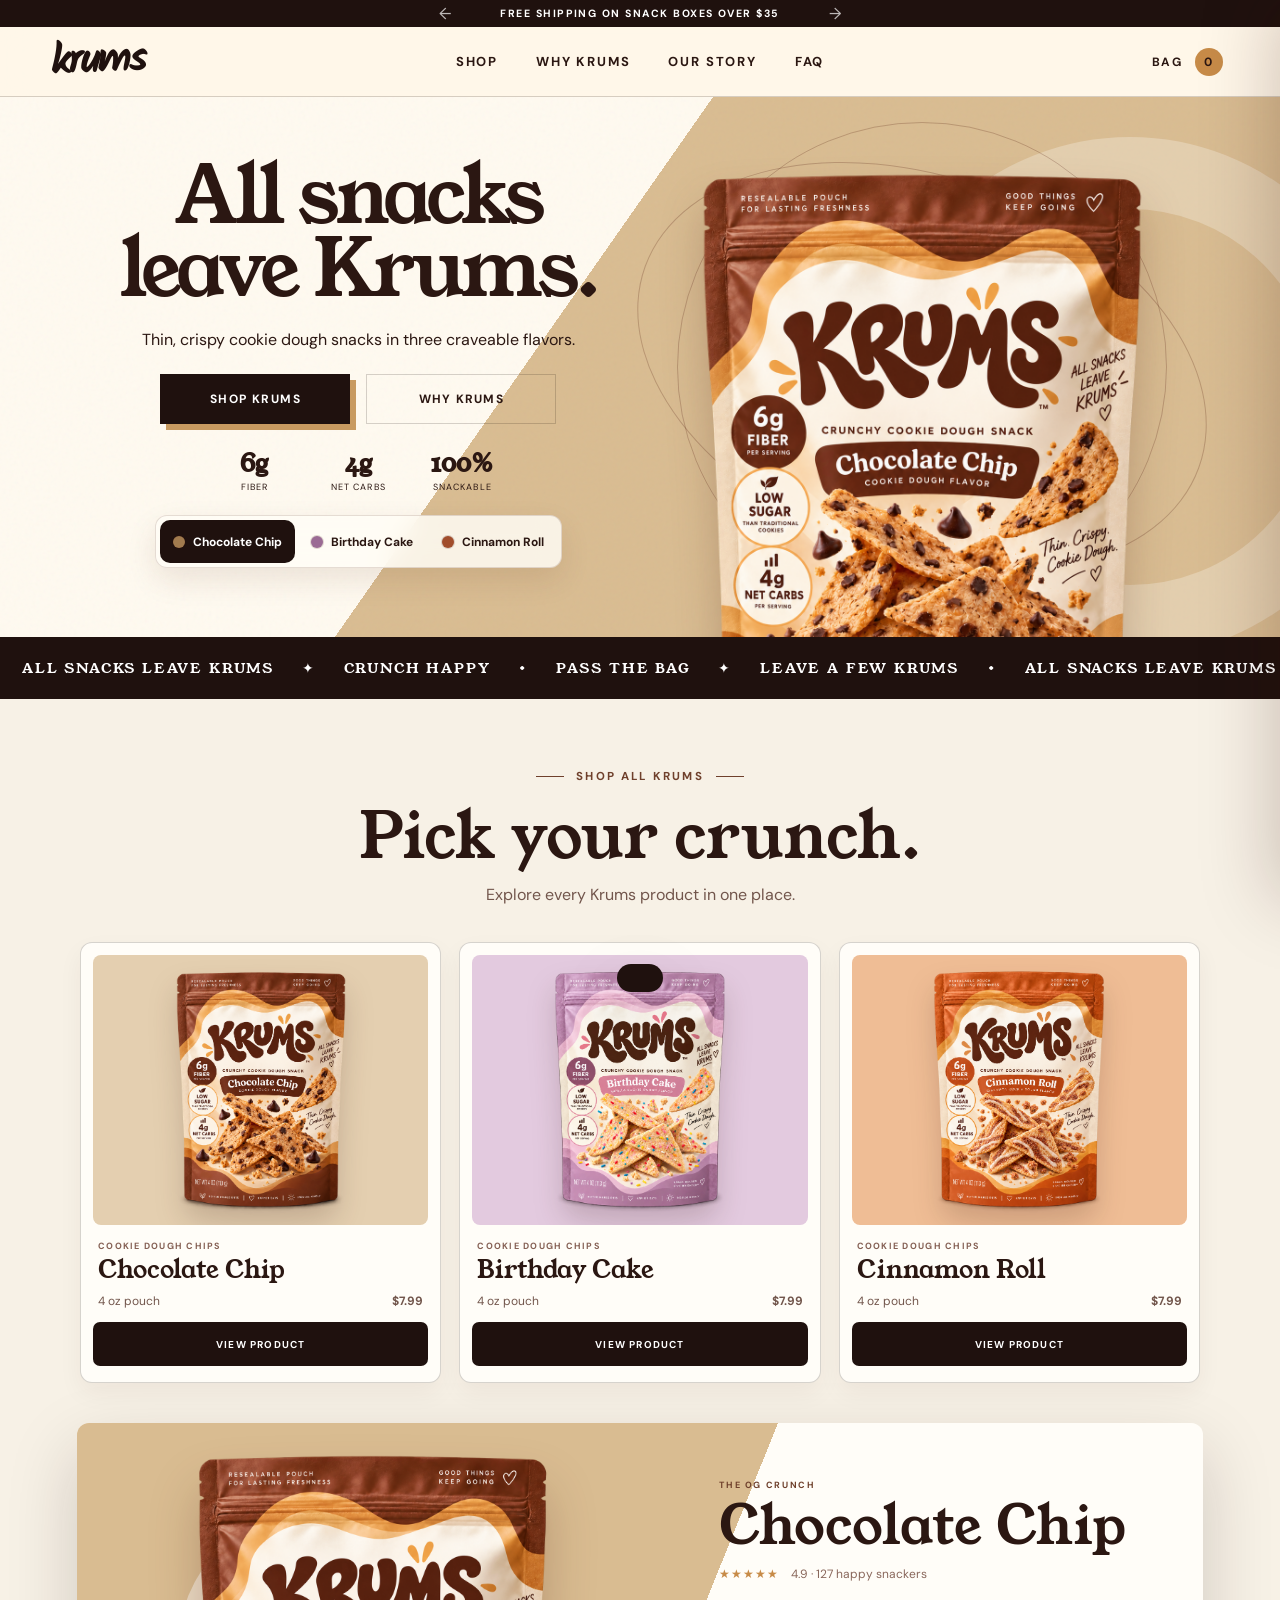
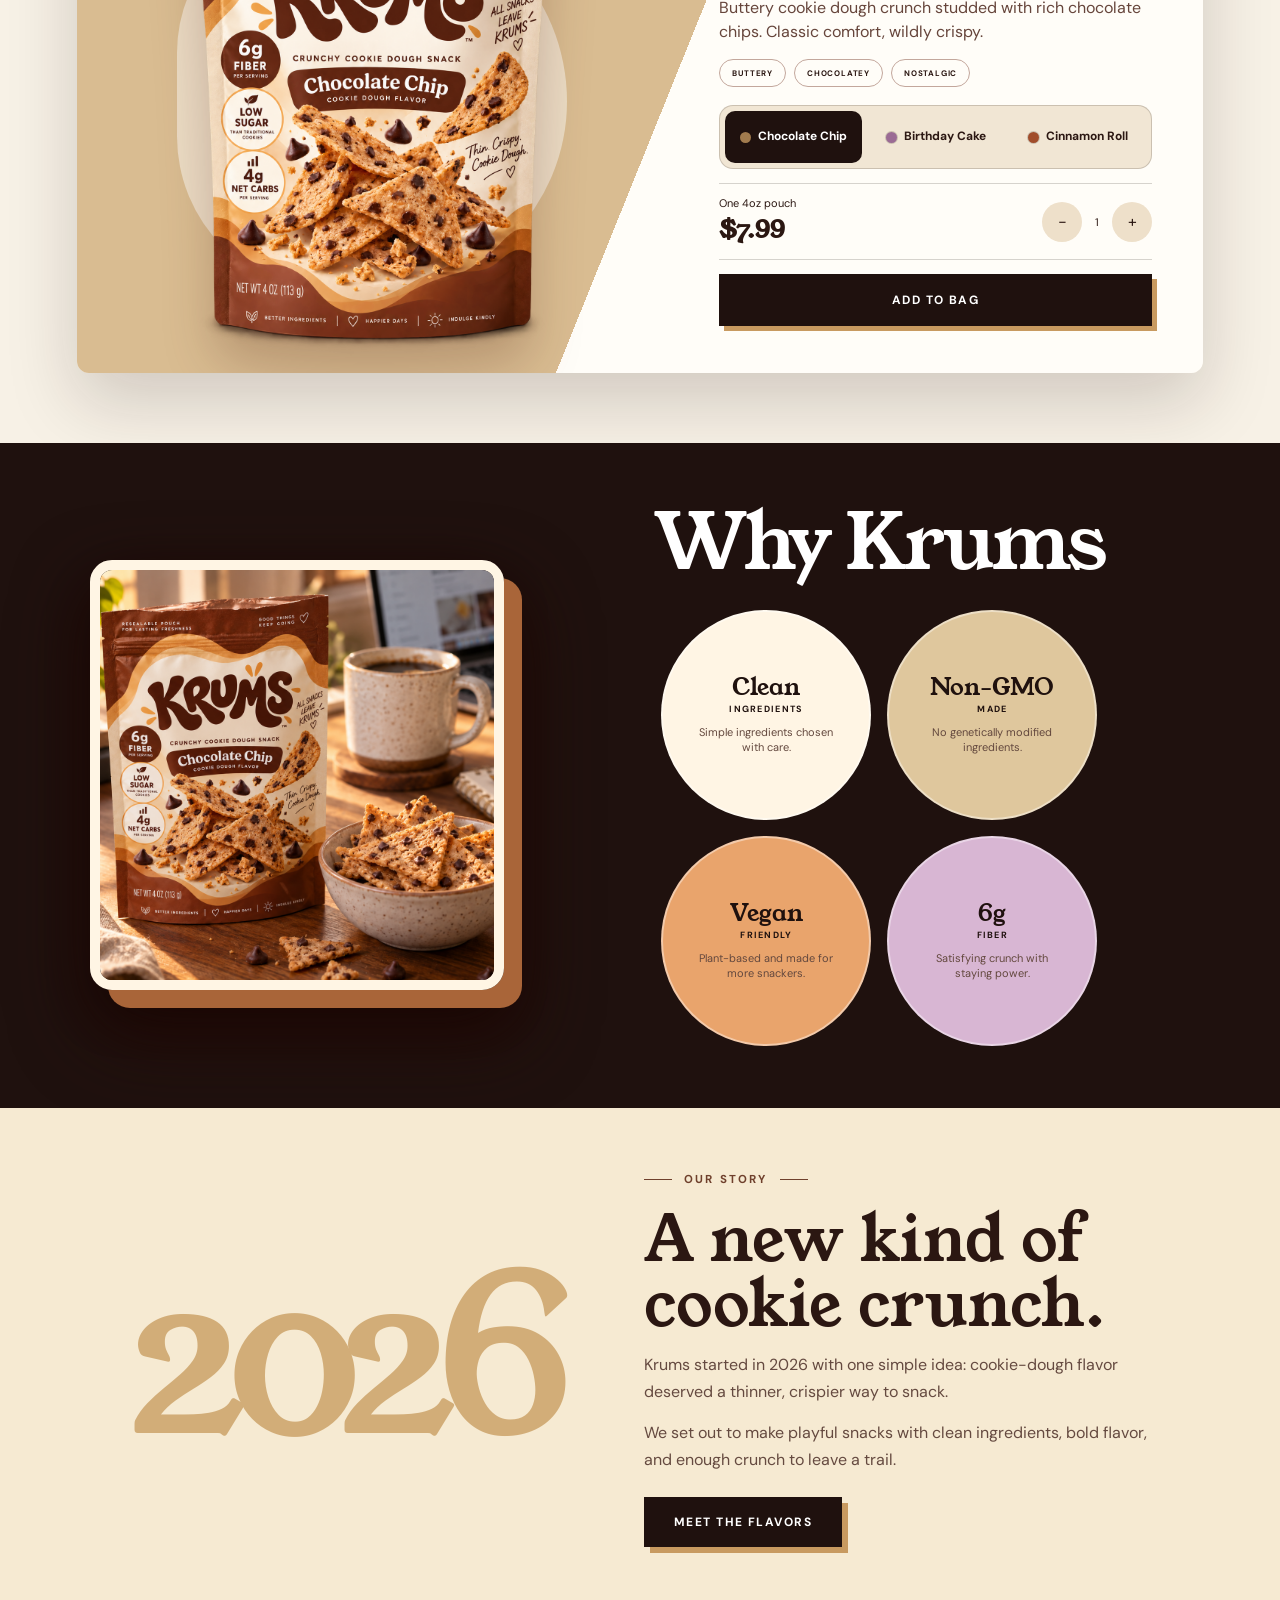
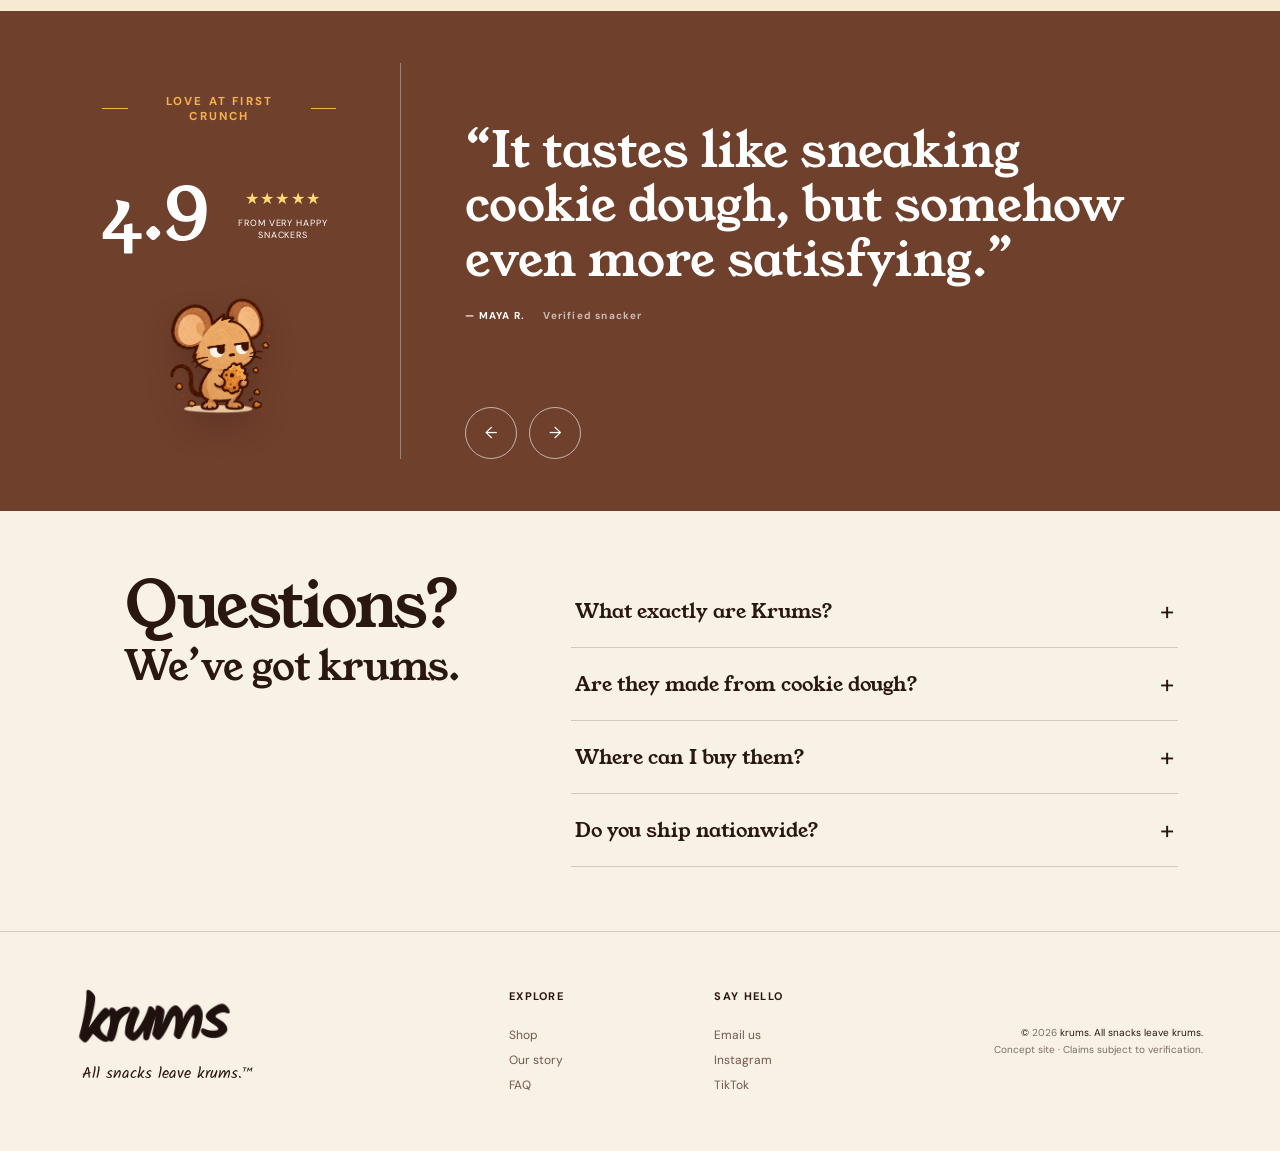
==== commit 50557d28: "Add files via upload" ====
--- a/index.html
+++ b/index.html
@@ -25,50 +25,42 @@
     <button class="menu-toggle" id="menu-toggle" aria-label="Open menu" aria-controls="main-nav" aria-expanded="false"><span></span><span></span></button>
     <a class="brand" href="#top" aria-label="krums home"><span class="krums-wordmark">krums</span></a>
     <nav class="main-nav" id="main-nav" aria-label="Main navigation">
-      <a href="#flavors">Flavors</a><a href="#why">Why krums</a><a href="#story">Our story</a><a href="#faq">FAQ</a>
+      <a href="#shop">Shop</a><a href="#why">Why krums</a><a href="#story">Our story</a><a href="#faq">FAQ</a>
     </nav>
     <button class="bag-button" id="open-cart" aria-label="Open snack bag">Bag <span id="cart-count">0</span></button>
   </header>
 
   <main id="main">
     <section class="hero flavor-theme" id="top" data-theme="chocolate-chip">
-      <div class="hero-grain"></div><div class="hero-sun" data-parallax="-10"></div>
-      <span class="doodle doodle-one" data-parallax="18">♡</span><span class="doodle doodle-two" data-parallax="-14">✦</span>
-      <div class="hero-copy reveal"><p class="eyebrow"><span></span> All snacks leave krums</p><h1>It’s cookie dough.<br />But make it <em>crunch.</em></h1><p class="hero-lede">Meet krums: thin, crispy cookie dough snacks made for the moments when one bite turns into one more.</p><div class="hero-actions"><a class="button button-primary magnetic" href="#flavors">Shop the krums <b>↗</b></a><button class="text-button" id="play-story">See why we’re different <span>▶</span></button></div><div class="hero-proof"><div><strong>6g</strong><span>fiber</span></div><div><strong>4g</strong><span>net carbs</span></div><div><strong>100%</strong><span>snackable</span></div></div></div>
-      <div class="hero-product reveal" data-delay="150"><div class="orbit orbit-one"></div><div class="orbit orbit-two"></div><span class="floating-chip chip-a" data-parallax="20"></span><span class="floating-chip chip-b" data-parallax="-24"></span><span class="floating-chip chip-c" data-parallax="12"></span><div class="product-stage" id="hero-stage"><div class="stage-shadow"></div><img id="hero-pouch" src="assets/pouch-krums-chocolate-chip.png" alt="Chocolate Chip krums pouch" /></div></div>
-      <div class="hero-flavor-switcher" role="group" aria-label="Preview a flavor"><button class="flavor-choice active" data-flavor="chocolate-chip"><i style="--dot:#a17b4e"></i>Chocolate Chip</button><button class="flavor-choice" data-flavor="birthday-cake"><i style="--dot:#9b6b94"></i>Birthday Cake</button><button class="flavor-choice" data-flavor="cinnamon-roll"><i style="--dot:#a14d2b"></i>Cinnamon Roll</button></div>
+      <div class="hero-grain"></div><div class="hero-sun" aria-hidden="true"></div>
+      <div class="hero-copy reveal"><h1>All snacks<br />leave Krums.</h1><p class="hero-lede">Thin, crispy cookie dough snacks in three craveable flavors.</p><div class="hero-actions"><a class="button button-primary magnetic" href="#shop">Shop Krums</a><a class="text-button" href="#why">Why krums</a></div><div class="hero-proof"><div><strong>6g</strong><span>fiber</span></div><div><strong>4g</strong><span>net carbs</span></div><div><strong>100%</strong><span>snackable</span></div></div><div class="hero-flavor-switcher" role="group" aria-label="Preview a flavor"><button class="flavor-choice active" data-flavor="chocolate-chip"><i style="--dot:#a17b4e"></i>Chocolate Chip</button><button class="flavor-choice" data-flavor="birthday-cake"><i style="--dot:#9b6b94"></i>Birthday Cake</button><button class="flavor-choice" data-flavor="cinnamon-roll"><i style="--dot:#a14d2b"></i>Cinnamon Roll</button></div></div>
+      <div class="hero-product reveal" data-delay="150"><div class="orbit orbit-one"></div><div class="orbit orbit-two"></div><div class="product-stage" id="hero-stage"><div class="stage-shadow"></div><img id="hero-pouch" src="assets/pouch-krums-chocolate-chip.png" alt="Chocolate Chip krums pouch" /></div></div>
     </section>
 
-    <div class="joy-marquee" aria-hidden="true"><div><span>ALL SNACKS LEAVE KRUMS</span> ✦ <span>CRUNCH HAPPY</span> ♡ <span>PASS THE BAG</span> ✦ <span>LEAVE A FEW KRUMS</span> ♡ <span>ALL SNACKS LEAVE KRUMS</span> ✦ <span>CRUNCH HAPPY</span> ♡ <span>PASS THE BAG</span> ✦ <span>LEAVE A FEW KRUMS</span> ♡</div></div>
+    <div class="joy-marquee" aria-hidden="true"><div><span>ALL SNACKS LEAVE KRUMS</span> ✦ <span>CRUNCH HAPPY</span> • <span>PASS THE BAG</span> ✦ <span>LEAVE A FEW KRUMS</span> • <span>ALL SNACKS LEAVE KRUMS</span> ✦ <span>CRUNCH HAPPY</span> • <span>PASS THE BAG</span> ✦ <span>LEAVE A FEW KRUMS</span> •</div></div>
 
-    <section class="mascot-intro" aria-labelledby="mascot-title"><div class="mascot-portrait reveal"><span class="mascot-orbit" aria-hidden="true"></span><img src="assets/krums-mascot-transparent.png" alt="Krums mouse mascot snacking on a cookie and leaving crumbs" /></div><div class="mascot-copy reveal" data-delay="100"><p class="eyebrow"><span></span> Meet the mascot</p><h2 id="mascot-title">Caught<br /><em>red-pawed.</em></h2><p>Equal parts snack critic and crumb maker, our resident cookie thief knows the rule: all snacks leave krums.</p><a class="button button-primary" href="#flavors">Follow the flavor trail <b>↗</b></a></div></section>
-
-    <section class="flavor-shop flavor-theme" id="flavors" data-theme="chocolate-chip">
-      <div class="section-intro reveal"><p class="eyebrow"><span></span> Choose your crunch</p><h2>One happy little<br /><em>flavor at a time.</em></h2></div>
-      <div class="flavor-tabs reveal" role="tablist" aria-label="krums flavors"><button class="flavor-tab active" role="tab" aria-selected="true" data-flavor="chocolate-chip">Chocolate Chip</button><button class="flavor-tab" role="tab" aria-selected="false" data-flavor="birthday-cake">Birthday Cake</button><button class="flavor-tab" role="tab" aria-selected="false" data-flavor="cinnamon-roll">Cinnamon Roll</button></div>
+    <section class="flavor-shop flavor-theme" id="shop" data-theme="chocolate-chip">
+      <div class="shop-heading reveal"><p class="eyebrow"><span></span> Shop all Krums</p><h2>Pick your crunch.</h2><p>Explore every Krums product in one place.</p></div>
+      <div class="shop-grid" id="shop-grid" aria-label="All Krums products"></div>
       <div class="spotlight reveal" id="product-spotlight">
-        <div class="spotlight-visual"><span class="huge-word" id="huge-word">CLASSIC</span><div class="blob"></div><img id="spotlight-pouch" src="assets/pouch-krums-chocolate-chip.png" alt="Chocolate Chip krums pouch" /><button class="spin-hint" id="spin-product" aria-label="Wiggle product"><span>↻</span> give it<br />a spin</button></div>
-        <div class="spotlight-info"><p class="product-kicker" id="product-kicker">THE OG CRUNCH</p><h3 id="product-name">Chocolate Chip</h3><p class="stars">★★★★★ <span>4.9 · 127 happy snackers</span></p><p class="product-description" id="product-description">Buttery cookie dough crunch studded with rich chocolate chips. Classic comfort, wildly crispy.</p><div class="taste-notes" id="taste-notes"><span>Buttery</span><span>Chocolatey</span><span>Nostalgic</span></div><div class="purchase-row"><div><span>One 4oz pouch</span><strong id="product-price">$7.99</strong></div><div class="quantity"><button data-main-qty="-1" aria-label="Decrease quantity">−</button><span id="main-qty">1</span><button data-main-qty="1" aria-label="Increase quantity">+</button></div></div><button class="button button-primary add-main magnetic" id="add-main">Add to bag <span id="add-main-total">$7.99</span></button><button class="ingredients-toggle" id="ingredients-toggle" aria-expanded="false">Peek at the good stuff <span>+</span></button><div class="ingredients-panel" id="ingredients-panel"><p>Made with thoughtful ingredients and built for satisfying crunch. Final ingredients and allergen information will appear here before launch.</p></div></div>
+        <div class="spotlight-visual"><div class="blob"></div><img id="spotlight-pouch" src="assets/pouch-krums-chocolate-chip.png" alt="Chocolate Chip krums pouch" /></div>
+        <div class="spotlight-info"><p class="product-kicker" id="product-kicker">THE OG CRUNCH</p><h3 id="product-name">Chocolate Chip</h3><p class="stars">★★★★★ <span>4.9 · 127 happy snackers</span></p><p class="product-description" id="product-description">Buttery cookie dough crunch studded with rich chocolate chips. Classic comfort, wildly crispy.</p><div class="taste-notes" id="taste-notes"><span>Buttery</span><span>Chocolatey</span><span>Nostalgic</span></div><div class="product-variants" role="tablist" aria-label="Choose a flavor"><button class="variant-choice active" role="tab" aria-selected="true" data-flavor="chocolate-chip"><i style="--dot:#a17b4e"></i>Chocolate Chip</button><button class="variant-choice" role="tab" aria-selected="false" data-flavor="birthday-cake"><i style="--dot:#9b6b94"></i>Birthday Cake</button><button class="variant-choice" role="tab" aria-selected="false" data-flavor="cinnamon-roll"><i style="--dot:#a14d2b"></i>Cinnamon Roll</button></div><div class="purchase-row"><div><span>One 4oz pouch</span><strong id="product-price">$7.99</strong></div><div class="quantity"><button data-main-qty="-1" aria-label="Decrease quantity">−</button><span id="main-qty">1</span><button data-main-qty="1" aria-label="Increase quantity">+</button></div></div><button class="button button-primary add-main magnetic" id="add-main">Add to bag</button></div>
       </div>
-      <div class="mini-products" id="mini-products"></div>
     </section>
 
-    <section class="why" id="why"><div class="why-visual reveal"><div class="krums-seal"><b>K</b><strong>krums</strong><small>all snacks<br />leave krums</small></div></div><div class="why-copy reveal"><p class="eyebrow light"><span></span> Feel-good snacking</p><h2>All the yum.<br /><em>More of the good.</em></h2><p class="why-lede">We made the snack we couldn’t find: playful enough for a treat, thoughtful enough for your everyday.</p><div class="benefits"><button class="benefit" data-benefit="fiber" aria-expanded="false"><span><b>6g fiber</b><small>A little more staying power in every joyful handful.</small></span><em>+</em></button><button class="benefit" data-benefit="sugar" aria-expanded="false"><span><b>Lower sugar</b><small>Less sugar than traditional cookies, without losing the fun.</small></span><em>+</em></button><button class="benefit" data-benefit="crunch" aria-expanded="false"><span><b>Maximum crunch</b><small>Thin, snappy, impossible-not-to-reach-for-again texture.</small></span><em>+</em></button></div></div></section>
+    <section class="why" id="why"><div class="why-visual reveal"><img class="why-lifestyle" src="assets/moment-krums-desk.png" alt="Chocolate Chip Krums beside coffee on a sunlit desk" loading="lazy" /></div><div class="why-copy reveal"><h2>Why Krums</h2><div class="benefit-circles" aria-label="Krums product benefits"><article><b>Clean</b><span>ingredients</span><p>Simple ingredients chosen with care.</p></article><article><b>Non-GMO</b><span>made</span><p>No genetically modified ingredients.</p></article><article><b>Vegan</b><span>friendly</span><p>Plant-based and made for more snackers.</p></article><article><b>6g</b><span>fiber</span><p>Satisfying crunch with staying power.</p></article></div></div></section>
 
-    <section class="moments" id="story"><div class="section-intro centered reveal"><p class="eyebrow"><span></span> All snacks leave krums</p><h2>Made for moments<br />worth leaving <em>krums.</em></h2></div><div class="moment-cards"><article class="moment-card card-one reveal"><img class="moment-photo" src="assets/moment-krums-desk.png" alt="Chocolate Chip krums beside coffee on a sunlit work desk" loading="lazy" /><h3>The 3 p.m. plot twist</h3><p>When your inbox says no, but your snack drawer says absolutely.</p></article><article class="moment-card card-two reveal" data-delay="100"><img class="moment-photo" src="assets/moment-krums-road-trip-palette.png" alt="Birthday Cake krums ready for a sunny road trip" loading="lazy" /><h3>The windows-down handful</h3><p>Road trip energy, minus the krums all over your favorite hoodie.</p></article><article class="moment-card card-three reveal" data-delay="200"><img class="moment-photo" src="assets/moment-krums-cozy-palette.png" alt="Cinnamon Roll krums in a cozy living room" loading="lazy" /><h3>The one-more-episode</h3><p>A cozy crunch for the moment that somehow becomes three hours.</p></article></div></section>
+    <section class="origin-story" id="story"><div class="story-year reveal" aria-hidden="true">2026</div><div class="story-copy reveal"><p class="eyebrow"><span></span> Our story</p><h2>A new kind of cookie crunch.</h2><p>Krums started in 2026 with one simple idea: cookie-dough flavor deserved a thinner, crispier way to snack.</p><p>We set out to make playful snacks with clean ingredients, bold flavor, and enough crunch to leave a trail.</p><a class="button button-primary" href="#shop">Meet the flavors</a></div></section>
 
-    <section class="social-proof"><div class="review-side"><p class="eyebrow light"><span></span> Love at first crunch</p><div class="review-score"><strong>4.9</strong><span>★★★★★<small>from very happy snackers</small></span></div></div><div class="review-slider" id="review-slider"><article class="review active"><blockquote>“It tastes like sneaking cookie dough, but somehow even more satisfying.”</blockquote><p>— MAYA R. <span>Verified snacker</span></p></article><article class="review"><blockquote>“The crunch is unreal. Birthday Cake disappeared before movie night started.”</blockquote><p>— ELLIE T. <span>Verified snacker</span></p></article><article class="review"><blockquote>“Cinnamon Roll with afternoon coffee is now a non-negotiable.”</blockquote><p>— CHRIS A. <span>Verified snacker</span></p></article><div class="review-controls"><button id="review-prev" aria-label="Previous review">←</button><span id="review-progress">01 / 03</span><button id="review-next" aria-label="Next review">→</button></div></div></section>
+    <section class="social-proof"><div class="review-side"><p class="eyebrow light"><span></span> Love at first crunch</p><div class="review-score"><strong>4.9</strong><span>★★★★★<small>from very happy snackers</small></span></div><img class="review-mascot" src="assets/krums-mascot-transparent.png" alt="Krums mouse mascot" /></div><div class="review-slider" id="review-slider"><article class="review active"><blockquote>“It tastes like sneaking cookie dough, but somehow even more satisfying.”</blockquote><p>— MAYA R. <span>Verified snacker</span></p></article><article class="review"><blockquote>“The crunch is unreal. Birthday Cake disappeared before movie night started.”</blockquote><p>— ELLIE T. <span>Verified snacker</span></p></article><article class="review"><blockquote>“Cinnamon Roll with afternoon coffee is now a non-negotiable.”</blockquote><p>— CHRIS A. <span>Verified snacker</span></p></article><div class="review-controls"><button id="review-prev" aria-label="Previous review">←</button><button id="review-next" aria-label="Next review">→</button></div></div></section>
 
-    <section class="faq" id="faq"><div class="faq-heading reveal"><p class="eyebrow"><span></span> The need-to-knows</p><h2>Questions?<br /><em>We’ve got krums.</em></h2><img class="faq-mascot" src="assets/krums-mascot-transparent.png" alt="" /></div><div class="faq-list reveal"><details><summary>What exactly are krums?<span>+</span></summary><p>krums are thin, crispy snacks inspired by the buttery, nostalgic flavor of cookie dough—the joy of a cookie with the snap of a chip.</p></details><details><summary>Are they actually made from cookie dough?<span>+</span></summary><p>krums are baked for crunch and formulated as a ready-to-eat snack. Final ingredient details will be published before launch.</p></details><details><summary>Where can I buy them?<span>+</span></summary><p>Right here soon. Join the list below to be first in line when our checkout goes live.</p></details><details><summary>Do you ship nationwide?<span>+</span></summary><p>Nationwide shipping is the plan. Exact regions, timing, and free-shipping thresholds will be confirmed at launch.</p></details></div></section>
-
-    <section class="newsletter"><div class="newsletter-squiggle">∿∿∿</div><div class="krums-wordmark newsletter-wordmark">krums</div><div><p class="eyebrow light"><span></span> Join the krums list</p><h2>Get the good stuff<br /><em>before everyone else.</em></h2><p>Product drops, snacky surprises, and 10% off your first order.</p></div><form id="newsletter-form"><label for="email">Email address</label><div><input id="email" type="email" placeholder="you@email.com" required /><button type="submit">Count me in ↗</button></div><p id="form-status" aria-live="polite"></p></form></section>
+    <section class="faq" id="faq"><div class="faq-heading reveal"><h2>Questions?<span>We’ve got krums.</span></h2></div><div class="faq-list reveal"><details><summary>What exactly are Krums?<span>+</span></summary><div class="faq-answer"><div><p>Krums are thin, crispy snacks inspired by cookie dough—the flavor of a cookie with the snap of a chip.</p></div></div></details><details><summary>Are they made from cookie dough?<span>+</span></summary><div class="faq-answer"><div><p>Krums are baked for crunch and formulated as a ready-to-eat snack. Final ingredient details will be published before launch.</p></div></div></details><details><summary>Where can I buy them?<span>+</span></summary><div class="faq-answer"><div><p>Right here soon. Check the Shop section to explore every available flavor.</p></div></div></details><details><summary>Do you ship nationwide?<span>+</span></summary><div class="faq-answer"><div><p>Nationwide shipping is the plan. Exact regions and timing will be confirmed at launch.</p></div></div></details></div></section>
   </main>
 
-  <footer><div class="footer-brand"><span class="krums-wordmark">krums</span><p>All snacks leave krums.™</p></div><div><h3>Explore</h3><a href="#flavors">Shop flavors</a><a href="#story">Our story</a><a href="#faq">FAQ</a></div><div><h3>Say hello</h3><a href="mailto:hello@krumssnacks.com">Email us</a><a href="#">Instagram</a><a href="#">TikTok</a></div><p class="footer-legal">© <span id="year"></span> krums. All snacks leave krums.<br /><span>Concept site · Claims subject to verification.</span></p></footer>
+  <footer><div class="footer-brand"><span class="krums-wordmark">krums</span><p>All snacks leave krums.™</p></div><div><h3>Explore</h3><a href="#shop">Shop</a><a href="#story">Our story</a><a href="#faq">FAQ</a></div><div><h3>Say hello</h3><a href="mailto:hello@krumssnacks.com">Email us</a><a href="#">Instagram</a><a href="#">TikTok</a></div><p class="footer-legal">© <span id="year"></span> krums. All snacks leave krums.<br /><span>Concept site · Claims subject to verification.</span></p></footer>
 
-  <div class="story-modal" id="story-modal" hidden><button id="close-story" aria-label="Close story">×</button><div><img class="story-mascot" src="assets/krums-mascot-transparent.png" alt="Krums mouse mascot holding a cookie" /><p class="eyebrow">Our big little idea</p><h2>All snacks<br />leave <em>krums.</em></h2><p>krums started with an itch for a snack that felt fun and thoughtful at the same time. We took the flavor that made childhood sweet and gave it the crisp, craveable texture grown-up snack drawers deserve.</p><a class="button button-primary" href="#flavors">Find your flavor ↗</a></div></div>
   <div class="scrim" id="scrim" hidden></div>
-  <aside class="cart-drawer" id="cart-drawer" aria-hidden="true" aria-label="Shopping bag"><header><div><p class="eyebrow"><span></span> Your stash</p><h2>Snack bag <i id="cart-title-count">(0)</i></h2></div><button id="close-cart" aria-label="Close bag">×</button></header><div class="cart-progress"><p id="shipping-copy">You’re $35 away from free shipping</p><div><span id="shipping-bar"></span></div></div><div class="cart-items" id="cart-items"></div><div class="cart-empty" id="cart-empty"><img class="cart-mascot" src="assets/krums-mascot-transparent.png" alt="" /><h3>Your bag is hungry.</h3><p>Good news: joy is only one flavor away.</p><a href="#flavors" id="empty-shop">Find your crunch →</a></div><footer id="cart-footer" hidden><div><span>Subtotal</span><strong id="cart-total">$0.00</strong></div><button class="button button-primary" id="checkout-button">Checkout <span>↗</span></button><small>Taxes and shipping calculated at checkout. Payment connection coming next.</small></footer></aside>
+  <aside class="cart-drawer" id="cart-drawer" aria-hidden="true" aria-label="Shopping bag"><header><div><p class="eyebrow"><span></span> Your stash</p><h2>Snack bag <i id="cart-title-count">(0)</i></h2></div><button id="close-cart" aria-label="Close bag">×</button></header><div class="cart-progress"><p id="shipping-copy">You’re $35 away from free shipping</p><div><span id="shipping-bar"></span></div></div><div class="cart-items" id="cart-items"></div><div class="cart-empty" id="cart-empty"><img class="cart-mascot" src="assets/krums-mascot-transparent.png" alt="" /><h3>Your bag is hungry.</h3><p>Good news: joy is only one flavor away.</p><a href="#shop" id="empty-shop">Find your crunch</a></div><footer id="cart-footer" hidden><div><span>Subtotal</span><strong id="cart-total">$0.00</strong></div><button class="button button-primary" id="checkout-button">Checkout</button><small>Taxes and shipping calculated at checkout. Payment connection coming next.</small></footer></aside>
   <div class="toast" id="toast" role="status" aria-live="polite"></div>
   <script src="script.js"></script>
 </body>
--- a/styles.css
+++ b/styles.css
@@ -244,3 +244,403 @@
   .cart-progress,.cart-empty{text-align:center}
   .cart-item>div{text-align:center}
 }
+
+/* Simplified storefront revision */
+.site-header{height:70px;padding:0 4vw}
+.site-header.scrolled{height:60px}
+.brand .krums-wordmark{font-size:42px}
+.main-nav{gap:38px}
+.main-nav a{font-size:13px;letter-spacing:.14em}
+.bag-button{font-size:12px}
+.button{min-height:50px;padding:0 30px;gap:0;font-size:12px;text-align:center}
+.button b,.hero-actions span{display:none}
+.eyebrow{justify-content:flex-start;font-size:11.5px;gap:12px}
+.eyebrow:after{content:"";width:28px;height:1px;background:currentColor}
+.eyebrow>span{width:28px}
+
+.hero{height:auto;min-height:600px;max-height:none;padding:38px 6vw 44px;background:linear-gradient(125deg,#fffaf0 0 43%,var(--theme-bg) 43%);grid-template-columns:.9fr 1.1fr}
+.hero-copy{max-width:610px}
+.hero h1{font-size:clamp(60px,6vw,88px)}
+.hero-lede{max-width:520px;margin:22px 0;font-size:17px}
+.hero-actions{gap:16px}
+.hero-actions .button,.hero-actions .text-button{min-width:190px}
+.text-button{min-height:50px;padding:0 18px;border:1px solid var(--line);font-size:12px;text-transform:uppercase;letter-spacing:.1em}
+.hero-proof{margin-top:24px}
+.hero-proof div{min-width:104px;align-items:center;padding:0 22px;text-align:center}
+.hero-proof div:first-child{padding-left:22px;border-left:1px solid var(--line)}
+.hero-proof strong{font-size:25px}
+.hero-proof span{font-size:9px}
+.hero-product{height:530px;padding-bottom:0}
+.product-stage{height:520px;width:min(46vw,550px)}
+.product-stage img{filter:drop-shadow(0 26px 22px rgba(70,23,8,.22))}
+.hero-flavor-switcher{position:static;transform:none;width:max-content;max-width:100%;margin-top:24px;padding:4px;gap:3px;border-radius:12px}
+.flavor-choice{min-height:43px;padding:8px 13px;font-size:12px;gap:8px}
+.flavor-choice i{width:12px;height:12px}
+.doodle-one,.hand-note{display:none}
+
+.flavor-shop{padding:70px 6vw}
+.flavor-tabs,.mini-products,.spin-hint,.huge-word{display:none}
+.spotlight{width:min(1260px,100%);min-height:550px;margin:0 auto;grid-template-columns:1.05fr .95fr;background:linear-gradient(112deg,var(--theme-bg) 0 52%,#fffdf8 52%);border-radius:12px}
+.spotlight-visual{min-height:550px}
+.spotlight-visual .blob{width:390px;height:390px}
+.spotlight-visual img{height:515px;max-width:86%}
+.spotlight-info{position:relative;padding:42px 4vw 34px}
+.spotlight-info h3{font-size:clamp(42px,4.2vw,60px);margin:5px 0 9px}
+.product-description{margin:14px 0;line-height:1.55}
+.taste-notes{margin:14px 0 18px}
+.product-variants{display:grid;grid-template-columns:repeat(3,minmax(0,1fr));gap:5px;padding:5px;margin:0 0 14px;background:#f1e6d4;border:1px solid var(--line);border-radius:14px}
+.variant-choice{min-width:0;min-height:52px;padding:7px 8px;border:0;border-radius:10px;background:transparent;color:var(--ink);font-size:12px;font-weight:700;line-height:1.15;cursor:pointer;display:flex;align-items:center;justify-content:center;gap:7px;text-align:center}
+.variant-choice i{width:11px;height:11px;flex:0 0 11px;border-radius:50%;background:var(--dot);box-shadow:0 0 0 1px rgba(31,17,14,.18)}
+.variant-choice.active{background:var(--cocoa);color:#fff}
+.variant-choice:focus-visible{outline:2px solid var(--orange);outline-offset:2px}
+.purchase-row{padding:12px 0}
+.purchase-row strong{font-size:24px}
+.quantity button{width:40px;height:40px}
+.add-main{min-height:52px;margin:14px 0 8px;justify-content:center;box-shadow:5px 5px 0 var(--accent-soft)}
+.ingredients-toggle{min-height:46px;padding:10px 38px 10px 0}
+.ingredients-panel{position:fixed;left:50%;right:auto;top:50%;bottom:auto;z-index:110;display:block;width:min(480px,calc(100vw - 36px));opacity:0;visibility:hidden;pointer-events:none;transform:translate(-50%,calc(-50% + 10px));padding:28px 48px 26px 28px;background:#fffdf8;border:1px solid var(--line);border-radius:14px;box-shadow:0 24px 70px rgba(31,17,14,.28);transition:opacity .2s,transform .2s,visibility .2s;grid-template-rows:none}
+.ingredients-panel>*{overflow:visible}
+.ingredients-panel.open{opacity:1;visibility:visible;pointer-events:auto;transform:translate(-50%,-50%);grid-template-rows:none}
+.ingredients-panel p,.ingredients-panel.open p{margin:0;padding:0;font-size:13px;line-height:1.55}
+.ingredients-close{position:absolute;right:12px;top:9px;width:36px;height:36px;border:0;background:transparent;color:var(--cocoa);font-size:24px;cursor:pointer}
+
+.why{min-height:520px;padding:58px 8vw;gap:6vw;grid-template-columns:.85fr 1.15fr}
+.why-visual{min-height:390px}
+.why-visual:before{width:350px;height:350px;background:#d49a4d}
+.why-visual .why-mascot{width:min(350px,94%);position:relative;z-index:2;filter:drop-shadow(0 22px 25px rgba(0,0,0,.28));transform:none;transition:none}
+.mascot-crumbs{position:absolute;z-index:3;width:360px;height:330px;pointer-events:none}
+.mascot-crumbs i{position:absolute;width:16px;height:12px;border:4px solid var(--cocoa);border-radius:55% 45%;background:#d58d3f;transition:transform .35s ease}
+.mascot-crumbs i:nth-child(1){left:4%;top:58%}.mascot-crumbs i:nth-child(2){right:4%;top:34%;scale:.75}.mascot-crumbs i:nth-child(3){right:9%;bottom:10%;scale:.6}.mascot-crumbs i:nth-child(4){left:12%;top:22%;scale:.55}
+.why-visual:hover .mascot-crumbs i:nth-child(odd){transform:translate(-7px,-8px) rotate(-12deg)}
+.why-visual:hover .mascot-crumbs i:nth-child(even){transform:translate(8px,-6px) rotate(14deg)}
+.why h2{font-size:clamp(46px,4.8vw,68px)}
+.why-lede{margin:18px 0 22px}
+.benefits{margin-top:20px}
+.benefit{height:94px;min-height:94px;padding:13px 0;align-items:center}
+.benefit b{font-size:24px}
+.benefit small{max-height:42px;min-height:42px;padding-top:7px;line-height:1.35;visibility:hidden}
+.benefit.active small{max-height:42px;min-height:42px;padding-top:7px;visibility:visible}
+
+.moments{padding:64px 8vw 72px}
+.moments .section-intro h2{font-size:clamp(44px,4.8vw,64px)}
+.centered .eyebrow{justify-content:center}
+.moment-cards{width:min(900px,100%);grid-template-columns:repeat(2,minmax(0,1fr));gap:22px;margin:32px auto 0}
+.moment-card,.moment-card:nth-child(2){padding:12px 12px 22px;transform:none}
+.moment-card:hover,.moment-card:nth-child(2):hover{transform:translateY(-3px) rotate(-.2deg)}
+.moment-photo{height:auto;aspect-ratio:16/10;object-fit:cover}
+.moment-card h3{font-size:27px;margin:18px 12px 6px}
+.moment-card p{font-size:14px;margin:0 12px}
+
+.social-proof{min-height:0;padding:56px 8vw;gap:5vw;grid-template-columns:.48fr 1fr}
+.review-score{margin-top:30px}
+.review-score strong{font-size:72px}
+.review-slider{min-height:260px;padding-bottom:62px}
+.review blockquote{font-size:clamp(34px,4vw,52px)}
+.review p{margin-top:22px}
+.review-controls{padding-top:8px}
+
+.faq{padding:66px 8vw;gap:7vw;grid-template-columns:.7fr 1.15fr}
+.faq-heading{top:95px;text-align:center}
+.faq-heading .eyebrow{justify-content:center}
+.faq-heading h2{font-size:clamp(44px,4.6vw,62px)}
+.faq-heading .faq-mascot{width:210px;height:210px;margin:20px auto 0;transform:none}
+.faq-list{display:grid;grid-template-rows:auto 112px;gap:15px}
+.faq-questions{border-top:1px solid var(--line)}
+.faq-question{width:100%;height:66px;padding:0 4px;border:0;border-bottom:1px solid var(--line);background:transparent;color:var(--ink);display:flex;align-items:center;justify-content:space-between;gap:20px;font:20px "Young Serif";text-align:left;cursor:pointer}
+.faq-question span{font:26px "DM Sans"}
+.faq-question.active{color:var(--brown)}
+.faq-answer-panel{height:112px;display:grid;align-items:center;padding:18px 22px;border-left:4px solid var(--accent);background:var(--paper)}
+.faq-answer-panel p{margin:0;font-size:14px;line-height:1.6;color:#72564c}
+
+.newsletter{min-height:0;grid-template-columns:1fr 1fr;padding:58px 10vw;gap:8vw}
+.newsletter>div{text-align:left}
+.newsletter>div .eyebrow{justify-content:flex-start}
+.newsletter h2{font-size:clamp(46px,4.6vw,66px)}
+.newsletter>div>p:last-child{line-height:1.6;margin-bottom:0}
+.newsletter form{grid-column:auto;max-width:none;margin:0;width:100%}
+.newsletter form>div{margin-top:8px}
+.newsletter form button{min-width:120px}
+body>footer{min-height:220px;padding-top:44px;padding-bottom:44px}
+
+@media(max-width:1000px){
+  .main-nav{gap:22px}
+  .main-nav a{font-size:12px}
+  .hero{grid-template-columns:.95fr 1.05fr;padding-inline:4vw}
+  .hero h1{font-size:62px}
+  .product-stage{width:50vw}
+  .spotlight{grid-template-columns:1fr 1fr}
+  .variant-choice{font-size:10px}
+  .why{padding-inline:5vw}
+  .newsletter{grid-template-columns:1fr 1fr}
+}
+
+@media(max-width:760px){
+  .site-header{height:64px}
+  .site-header.scrolled{height:60px}
+  .brand .krums-wordmark{font-size:31px}
+  .main-nav{top:89px}
+  .site-header.scrolled .main-nav{top:60px}
+  .main-nav a{font-size:24px}
+  .eyebrow{justify-content:center;font-size:10px}
+  .hero{min-height:0;padding:34px 16px 46px;grid-template-columns:1fr;background:linear-gradient(165deg,#fffaf0 0 50%,var(--theme-bg) 50%)}
+  .hero-copy{max-width:100%;text-align:center}
+  .hero h1{font-size:clamp(42px,13vw,53px)}
+  .hero-lede{max-width:340px;margin:18px auto;font-size:15px}
+  .hero-actions{width:100%;gap:10px;flex-direction:column}
+  .hero-actions .button,.hero-actions .text-button{width:100%;max-width:340px;min-width:0;margin:auto}
+  .hero-proof{margin:22px auto 0}
+  .hero-proof div,.hero-proof div:first-child{min-width:0;padding:0 10px}
+  .hero-proof strong{font-size:23px}
+  .hero-flavor-switcher{width:100%;max-width:390px;margin:22px auto 0;display:grid;grid-template-columns:repeat(3,minmax(0,1fr))}
+  .flavor-choice{min-height:44px;padding:6px 4px;font-size:9px;line-height:1.15;white-space:normal}
+  .hero-product{height:390px;margin-top:8px}
+  .product-stage{width:100%;height:370px;max-width:340px}
+  .orbit-one{width:300px;height:300px}.orbit-two{width:330px;height:250px}
+  .doodle-two{display:none}
+  .flavor-shop{padding:44px 14px}
+  .spotlight{grid-template-columns:1fr;min-height:0;background:linear-gradient(165deg,var(--theme-bg) 0 47%,#fffdf8 47%)}
+  .spotlight-visual{min-height:360px}
+  .spotlight-visual .blob{width:285px;height:285px}
+  .spotlight-visual img{height:340px;max-width:90%}
+  .spotlight-info{padding:30px 18px 24px;text-align:center}
+  .spotlight-info h3{font-size:42px}
+  .product-description{font-size:14px}
+  .taste-notes{justify-content:center;margin-bottom:16px}
+  .product-variants{margin-bottom:12px}
+  .variant-choice{min-height:50px;padding:5px 3px;font-size:9px;flex-direction:column;gap:4px}
+  .variant-choice i{width:9px;height:9px;flex-basis:9px}
+  .purchase-row{flex-direction:row;justify-content:space-between;gap:12px;padding:10px 0}
+  .purchase-row>div:first-child{align-items:center}
+  .quantity{gap:7px}
+  .quantity button{width:42px;height:42px}
+  .add-main{min-height:52px;margin-top:12px}
+  .ingredients-panel{left:50%;right:auto;top:50%;bottom:auto;text-align:center}
+  .bag-button:before{display:none}
+  .why{grid-template-columns:1fr;min-height:0;padding:46px 20px;gap:20px}
+  .why-visual{min-height:285px}
+  .why-visual:before{width:255px;height:255px}
+  .why-visual .why-mascot{width:250px}
+  .mascot-crumbs{width:270px;height:255px}
+  .why-copy{text-align:center}
+  .why h2{font-size:44px}
+  .why-lede{margin:14px auto 18px}
+  .benefit{height:90px;min-height:90px;padding-left:38px;padding-right:38px}
+  .benefit small,.benefit.active small{min-height:38px;max-height:38px}
+  .moments{padding:48px 16px 54px}
+  .moments .section-intro h2{font-size:42px}
+  .moment-cards{grid-template-columns:1fr;gap:16px;margin-top:26px}
+  .moment-card{max-width:480px;margin:auto}
+  .moment-card h3{font-size:25px}
+  .social-proof{grid-template-columns:1fr;padding:46px 20px;gap:22px}
+  .review-side{padding-bottom:18px}
+  .review-score{margin-top:16px}
+  .review-score strong{font-size:58px}
+  .review-slider{min-height:260px;padding-bottom:62px}
+  .review blockquote{font-size:clamp(27px,8vw,34px)}
+  .faq{grid-template-columns:1fr;padding:48px 18px;gap:26px}
+  .faq-heading{position:relative;top:auto;text-align:center}
+  .faq-heading h2{font-size:43px}
+  .faq-heading .faq-mascot{width:175px;height:175px;margin-top:12px}
+  .faq-list{grid-template-rows:auto 130px;gap:12px;text-align:center}
+  .faq-question{height:62px;justify-content:center;padding:0 38px;position:relative;font-size:18px;text-align:center}
+  .faq-question span{position:absolute;right:5px}
+  .faq-answer-panel{height:130px;padding:15px 18px;border-left:0;border-top:4px solid var(--accent)}
+  .newsletter{grid-template-columns:1fr;padding:46px 20px;gap:25px;text-align:center}
+  .newsletter>div{text-align:center}
+  .newsletter>div .eyebrow{justify-content:center}
+  .newsletter h2{font-size:42px}
+  .newsletter form{grid-column:auto}
+  body>footer{min-height:0;padding-top:40px;padding-bottom:40px}
+}
+
+@media(max-width:380px){
+  .hero{padding-inline:12px}
+  .hero h1{font-size:42px}
+  .flavor-choice{font-size:8px}
+  .hero-product{height:365px}
+  .product-stage{height:345px}
+  .spotlight-visual{min-height:340px}
+  .spotlight-visual img{height:320px}
+  .spotlight-info{padding-inline:14px}
+  .variant-choice{font-size:8px}
+  .taste-notes span{padding:7px 8px}
+  .faq-heading h2{font-size:40px}
+}
+
+@media(prefers-reduced-motion:reduce){.mascot-crumbs i{transition:none}}
+
+/* FAQ accordion: answers expand naturally beneath each question */
+.faq-list{display:block}
+.faq-list details{border-bottom:1px solid var(--line)}
+.faq-list summary{min-height:66px;padding:18px 4px;display:flex;align-items:center;justify-content:space-between;gap:20px;font:20px "Young Serif";text-align:left;cursor:pointer}
+.faq-list details p{max-width:680px;margin:0 40px 22px 4px;font-size:14px;line-height:1.65;color:#72564c}
+.faq-list details[open] summary{color:var(--brown)}
+.faq-list details[open] summary span{transform:rotate(45deg)}
+
+@media(max-width:760px){
+  .faq-list summary{min-height:62px;padding:16px 38px;position:relative;justify-content:center;font-size:18px;text-align:center}
+  .faq-list summary span{position:absolute;right:5px}
+  .faq-list details p{margin:0 auto 22px;padding:0 14px;text-align:center}
+}
+
+/* September 2026 refinement */
+.hero{
+  min-height:540px;
+  padding:24px 6vw 30px;
+  grid-template-columns:1fr 1fr;
+  align-items:center;
+}
+.hero-copy{max-width:620px;margin:auto;text-align:center}
+.hero h1{font-size:clamp(62px,6.2vw,88px);line-height:.92;text-wrap:balance}
+.hero-lede{margin:20px auto;font-size:16px}
+.hero-actions{justify-content:center}
+.hero-actions .text-button{display:inline-flex;align-items:center;justify-content:center;text-decoration:none}
+.hero-proof{justify-content:center;margin-top:22px}
+.hero-proof div,.hero-proof div:first-child{min-width:104px;padding:0 20px;border:0}
+.hero-flavor-switcher{margin:22px auto 0}
+.hero-product{height:480px;align-self:end;overflow:visible}
+.product-stage{width:min(44vw,520px);height:458px;transform:translateY(18px)}
+.orbit{animation:none}
+.hero-sun{transform:none!important}
+
+.shop-heading{max-width:720px;margin:0 auto 34px;text-align:center}
+.shop-heading .eyebrow{justify-content:center}
+.shop-heading h2{font-size:clamp(46px,5vw,68px);line-height:1}
+.shop-heading>p:last-child{max-width:560px;margin:14px auto 0;color:#72564c;line-height:1.6}
+.shop-grid{width:min(1120px,100%);margin:0 auto 40px;display:grid;grid-template-columns:repeat(3,minmax(0,1fr));gap:18px}
+.shop-card{padding:12px 12px 16px;background:#fffdf8;border:1px solid var(--line);border-radius:12px;text-align:left;box-shadow:0 10px 24px rgba(57,27,17,.05)}
+.shop-card-image{height:270px;display:grid;place-items:center;overflow:hidden;border-radius:8px;background:color-mix(in srgb,var(--card-bg) 72%,white)}
+.shop-card img{height:250px;max-width:88%;object-fit:contain;filter:drop-shadow(0 16px 14px rgba(49,17,10,.18));transition:transform .25s ease}
+.shop-card:hover img{transform:translateY(-3px)}
+.shop-card>p{margin:15px 5px 4px;color:#856054;font-size:9px;font-weight:700;letter-spacing:.14em;text-transform:uppercase}
+.shop-card h3{margin:0 5px 10px;font-size:25px;line-height:1.1}
+.shop-card>div:nth-of-type(2){display:flex;justify-content:space-between;margin:0 5px 13px;color:#72564c;font-size:12px}
+.shop-card-view{width:100%;min-height:44px;border:0;border-radius:7px;background:var(--cocoa);color:#fff;font-size:10px;font-weight:700;letter-spacing:.12em;text-transform:uppercase;cursor:pointer}
+.spotlight{margin-top:0}
+
+.ingredients-toggle,.ingredients-panel{display:none!important}
+
+.why{min-height:560px;padding:62px 7vw;gap:5vw;grid-template-columns:.8fr 1.2fr}
+.why-visual:before{display:none}
+.why-visual .why-lifestyle{display:block;width:min(520px,100%);height:430px;object-fit:cover;border:10px solid #fff5e4;border-radius:22px;box-shadow:18px 18px 0 #a96539,0 24px 46px rgba(0,0,0,.22);transform:none;transition:transform .3s ease}
+.why-visual:hover .why-lifestyle{transform:translateY(-3px)}
+.why-copy{text-align:center}
+.why h2{font-size:clamp(62px,6vw,86px);line-height:1;margin-bottom:28px}
+.benefit-circles{display:grid;grid-template-columns:repeat(2,minmax(170px,210px));justify-content:center;gap:16px}
+.benefit-circles article{aspect-ratio:1;border-radius:50%;display:flex;flex-direction:column;align-items:center;justify-content:center;padding:28px;text-align:center;background:#fff5e4;color:var(--cocoa);border:2px solid rgba(255,255,255,.42)}
+.benefit-circles article:nth-child(2){background:#dfc79d}
+.benefit-circles article:nth-child(3){background:#e9a46c}
+.benefit-circles article:nth-child(4){background:#d8b6d3}
+.benefit-circles b{font:24px/1 "Young Serif"}
+.benefit-circles span{margin-top:4px;font-size:9px;font-weight:700;letter-spacing:.14em;text-transform:uppercase}
+.benefit-circles p{max-width:135px;margin:10px 0 0;font-size:11px;line-height:1.4;color:#63483e}
+
+.origin-story{min-height:460px;padding:64px 10vw;display:grid;grid-template-columns:.8fr 1.2fr;align-items:center;gap:7vw;background:#f6ead2;overflow:hidden}
+.story-year{font:clamp(120px,17vw,250px)/.8 "Young Serif";letter-spacing:-.08em;color:#d2ad78;text-align:center}
+.story-copy{max-width:650px}
+.story-copy .eyebrow{justify-content:flex-start}
+.story-copy h2{font-size:clamp(46px,5vw,68px);line-height:1.02}
+.story-copy>p:not(.eyebrow){max-width:590px;margin:15px 0 0;color:#654a40;font-size:16px;line-height:1.65}
+.story-copy .button{margin-top:24px}
+
+.social-proof{height:500px;min-height:500px;padding:52px 8vw;align-items:stretch;grid-template-columns:.42fr 1fr}
+.review-side{display:flex;flex-direction:column;align-items:center;justify-content:center;text-align:center;padding-right:5vw}
+.review-side .eyebrow{justify-content:center}
+.review-score{margin:20px 0 0;justify-content:center}
+.review-mascot{display:block;width:145px;height:145px;object-fit:contain;margin:18px auto 0;filter:drop-shadow(0 15px 15px rgba(31,7,4,.2))}
+.review-slider{height:100%;min-height:0;padding:0 0 66px;display:grid;align-content:center}
+.review{width:100%}
+.review blockquote{font-size:clamp(34px,3.8vw,50px);line-height:1.12}
+.review-controls{bottom:0;gap:12px;background:transparent;width:auto;padding:0}
+.review-controls button{width:52px;height:52px}
+
+.faq{padding:64px 8vw;gap:7vw;grid-template-columns:.72fr 1.15fr;align-items:start}
+.faq-heading{position:sticky;top:95px;text-align:center}
+.faq-heading h2{font-size:clamp(50px,5vw,70px);line-height:.96;letter-spacing:-.035em}
+.faq-heading h2 span{display:block;margin-top:9px;font-size:.62em;line-height:1.12;letter-spacing:-.02em;white-space:nowrap}
+.faq-list{display:block}
+.faq-list details{border-bottom:1px solid var(--line)}
+.faq-list summary{min-height:72px;padding:18px 4px;outline:0}
+.faq-list summary:focus-visible{border-radius:6px;box-shadow:0 0 0 3px rgba(161,77,43,.25)}
+.faq-list summary span{flex:0 0 auto}
+.faq-list details>.faq-answer{display:block!important;max-height:0;overflow:hidden;opacity:0;transition:max-height .42s ease,opacity .3s ease}
+.faq-list details>.faq-answer>div{overflow:hidden}
+.faq-list details[open]>.faq-answer{max-height:180px;opacity:1}
+.faq-list details p{max-width:660px;margin:0 42px 24px 4px;padding:0;font-size:14px;line-height:1.65;color:#72564c}
+
+@media(max-width:1000px){
+  .hero{padding-inline:4vw}
+  .hero h1{font-size:60px}
+  .product-stage{width:49vw}
+  .shop-card-image{height:235px}
+  .shop-card img{height:220px}
+  .why{grid-template-columns:.72fr 1.28fr;padding-inline:4vw}
+  .benefit-circles{grid-template-columns:repeat(2,minmax(150px,190px))}
+  .origin-story{padding-inline:7vw}
+}
+
+@media(max-width:760px){
+  .hero{min-height:0;padding:32px 16px 38px;grid-template-columns:1fr}
+  .hero-copy{width:100%;text-align:center}
+  .hero h1{font-size:clamp(49px,14vw,60px);line-height:.94}
+  .hero-lede{max-width:330px;margin:17px auto;font-size:14px;line-height:1.55}
+  .hero-actions{align-items:center}
+  .hero-proof{margin-top:20px}
+  .hero-proof div,.hero-proof div:first-child{padding:0 8px;border:0}
+  .hero-flavor-switcher{margin-top:20px}
+  .hero-product{height:345px;margin-top:0;padding:0}
+  .product-stage{height:330px;width:100%;max-width:310px;transform:translateY(10px)}
+  .orbit-one{width:270px;height:270px}.orbit-two{width:300px;height:220px}
+
+  .flavor-shop{padding:52px 14px}
+  .shop-heading{margin-bottom:28px}
+  .shop-heading h2{font-size:44px}
+  .shop-heading>p:last-child{font-size:14px}
+  .shop-grid{grid-template-columns:1fr;gap:14px;margin-bottom:28px}
+  .shop-card{width:min(340px,100%);margin:auto;text-align:center}
+  .shop-card-image{height:230px}
+  .shop-card img{height:215px}
+  .shop-card>div:nth-of-type(2){justify-content:center;gap:14px}
+
+  .why{grid-template-columns:1fr;min-height:0;padding:48px 16px;gap:22px}
+  .why-visual{min-height:0}
+  .why-visual .why-lifestyle{width:min(340px,100%);height:250px;border-width:7px;border-radius:16px;box-shadow:9px 10px 0 #a96539,0 18px 32px rgba(0,0,0,.2)}
+  .why h2{font-size:54px;margin-bottom:24px}
+  .benefit-circles{grid-template-columns:repeat(2,minmax(0,160px));gap:10px}
+  .benefit-circles article{padding:19px}
+  .benefit-circles b{font-size:21px}
+  .benefit-circles p{font-size:10px;margin-top:7px}
+
+  .origin-story{min-height:0;padding:50px 20px;grid-template-columns:1fr;gap:24px;text-align:center}
+  .story-year{font-size:116px}
+  .story-copy .eyebrow{justify-content:center}
+  .story-copy h2{font-size:43px;line-height:1.04}
+  .story-copy>p:not(.eyebrow){font-size:14px;line-height:1.6}
+  .story-copy .button{margin-top:20px}
+
+  .social-proof{height:680px;min-height:680px;padding:42px 20px;grid-template-columns:1fr;grid-template-rows:250px 1fr;gap:16px}
+  .review-side{padding:0 0 14px;border:0;border-bottom:1px solid rgba(255,255,255,.28)}
+  .review-score{margin-top:10px}
+  .review-score strong{font-size:55px}
+  .review-mascot{width:105px;height:105px;margin-top:8px}
+  .review-slider{height:330px;min-height:330px;padding:12px 0 64px;text-align:center}
+  .review blockquote{font-size:clamp(27px,8vw,33px);line-height:1.14}
+  .review p{margin-top:18px;text-align:center}
+  .review-controls{left:50%;transform:translateX(-50%);justify-content:center}
+
+  .faq{grid-template-columns:1fr;padding:48px 18px;gap:24px}
+  .faq-heading{position:relative;top:auto}
+  .faq-heading h2{font-size:45px;line-height:.98}
+  .faq-heading h2 span{margin-top:7px;white-space:nowrap}
+  .faq-list summary{min-height:66px;padding:16px 38px;font-size:18px;line-height:1.25}
+  .faq-list details p{margin:0 auto 22px;padding:0 12px;text-align:center}
+}
+
+@media(max-width:380px){
+  .hero h1{font-size:47px}
+  .hero-product{height:320px}
+  .product-stage{height:305px;max-width:290px}
+  .benefit-circles{width:100%;max-width:300px;margin:auto;grid-template-columns:repeat(2,minmax(0,1fr))}
+  .benefit-circles article{padding:12px}
+  .faq-heading h2{font-size:41px}
+}
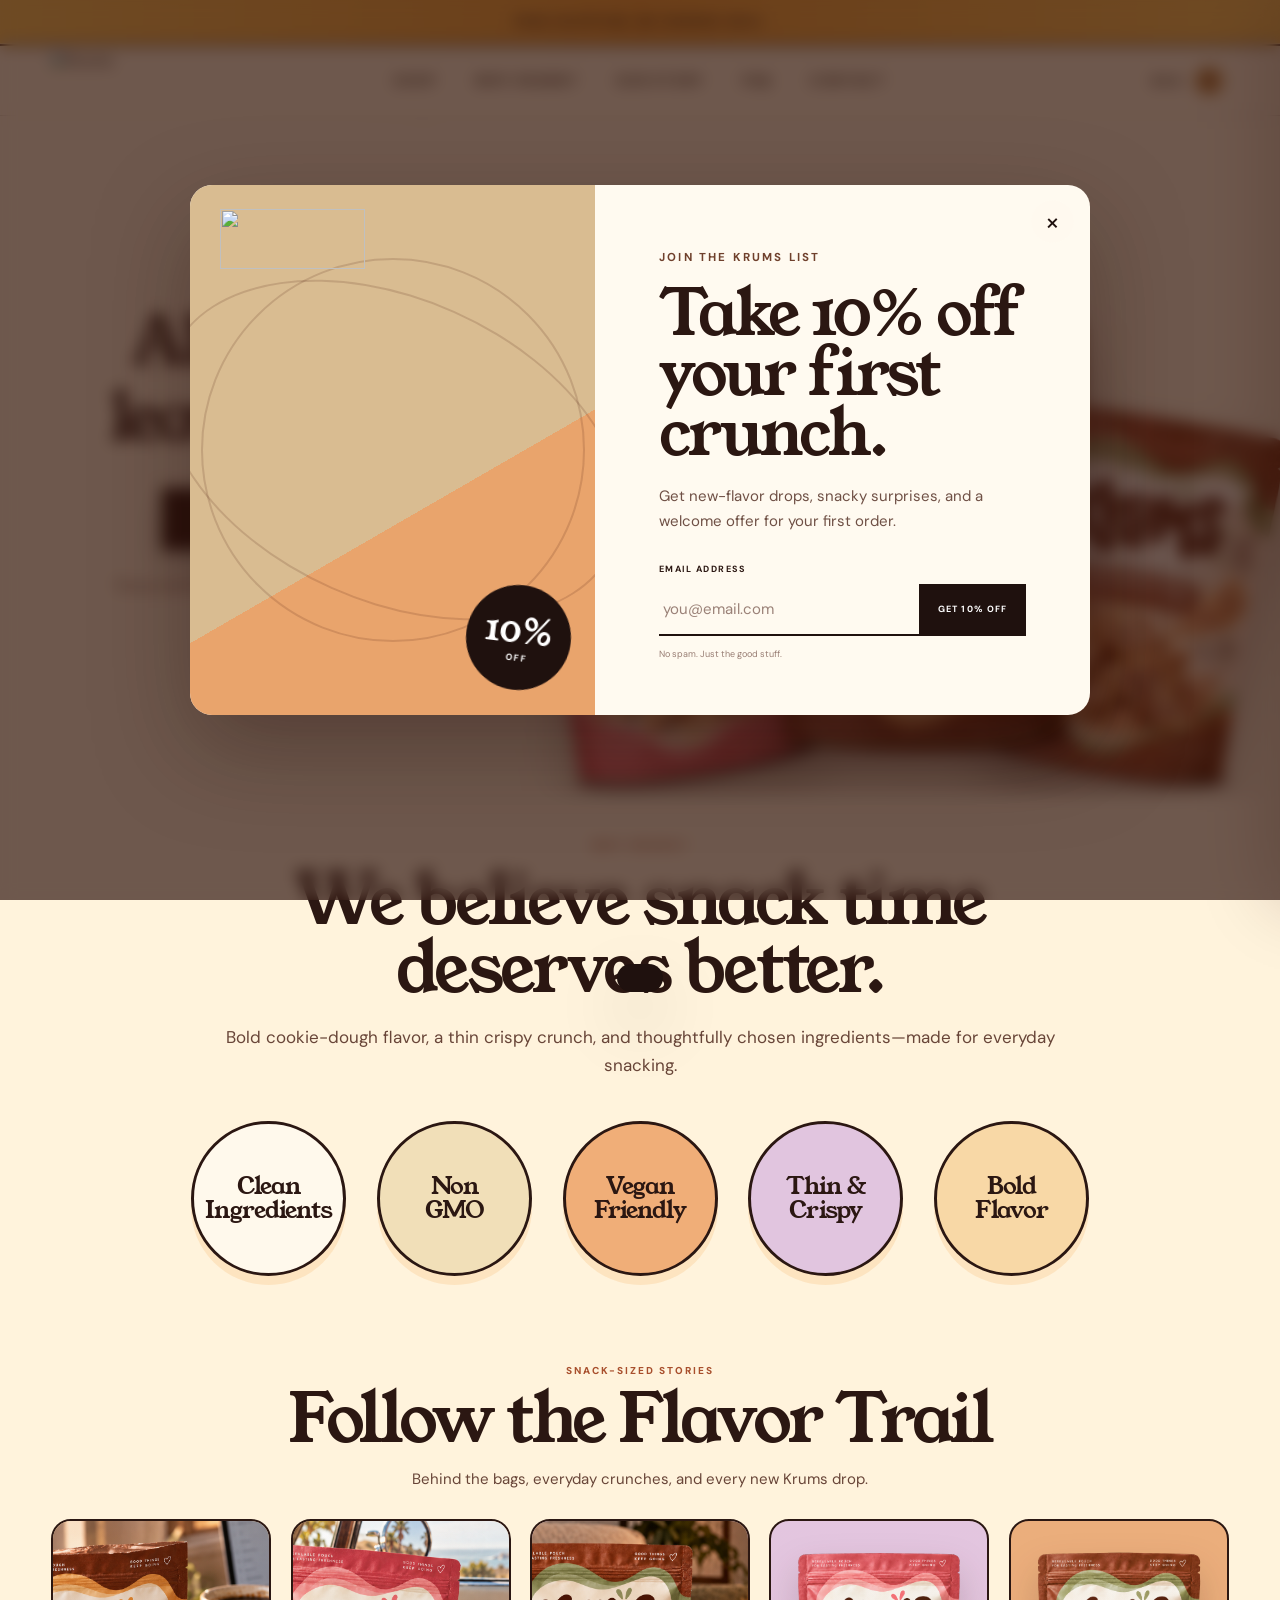
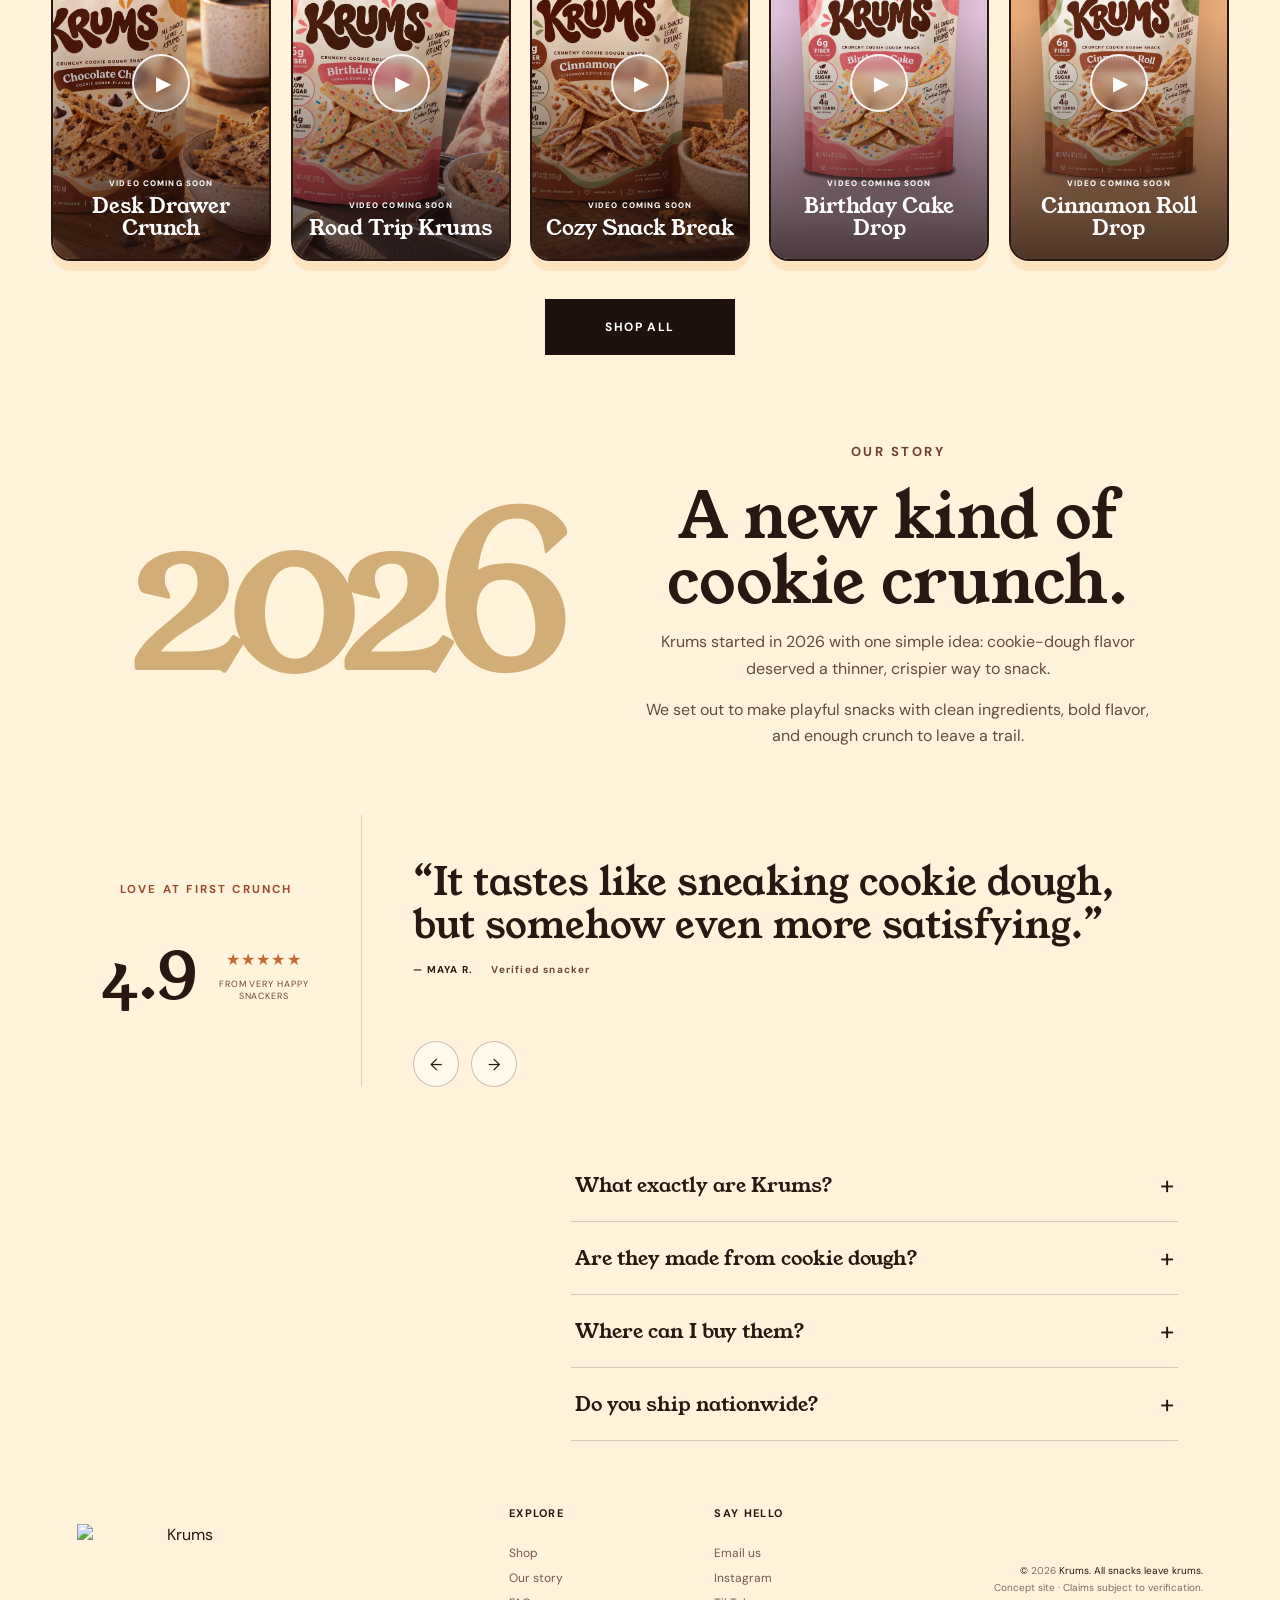
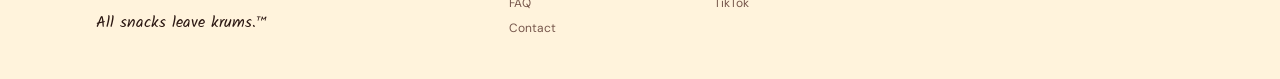
==== commit bcce345e: "Add files via upload" ====
--- a/index.html
+++ b/index.html
@@ -4,64 +4,112 @@
   <meta charset="UTF-8" />
   <meta name="viewport" content="width=device-width, initial-scale=1.0" />
   <meta name="theme-color" content="#fff8e9" />
-  <meta name="description" content="krums — thin, crispy cookie dough snacks. All snacks leave krums." />
-  <title>krums — All Snacks Leave Krums</title>
+  <meta name="description" content="Krums — thin, crispy cookie dough snacks with big flavor and satisfying crunch." />
+  <title>Krums — All Snacks Leave Krums</title>
   <link rel="preconnect" href="https://fonts.googleapis.com" />
   <link rel="preconnect" href="https://fonts.gstatic.com" crossorigin />
   <link href="https://fonts.googleapis.com/css2?family=DM+Sans:wght@400;500;600;700&family=Kalam:wght@400;700&family=Young+Serif&display=swap" rel="stylesheet" />
-  <link rel="stylesheet" href="styles.css" />
+  <link rel="stylesheet" href="styles.css?v=20260925-44" />
 </head>
-<body>
+<body class="home-page">
   <a class="skip-link" href="#main">Skip to content</a>
   <div class="page-loader" id="page-loader" aria-hidden="true"><b class="krums-monogram">K</b><span>Leaving a few krums…</span></div>
 
   <div class="announcement">
-    <button aria-label="Previous announcement" data-announcement="-1">←</button>
-    <p id="announcement-copy">Free shipping on snack boxes over $35</p>
-    <button aria-label="Next announcement" data-announcement="1">→</button>
+    <p id="announcement-copy">Free shipping on orders $35+</p>
   </div>
 
   <header class="site-header" id="site-header">
     <button class="menu-toggle" id="menu-toggle" aria-label="Open menu" aria-controls="main-nav" aria-expanded="false"><span></span><span></span></button>
-    <a class="brand" href="#top" aria-label="krums home"><span class="krums-wordmark">krums</span></a>
+    <a class="brand" href="#top" aria-label="Krums home"><img class="brand-wordmark" src="assets/krums-packaging-wordmark.png" alt="Krums" /></a>
     <nav class="main-nav" id="main-nav" aria-label="Main navigation">
-      <a href="#shop">Shop</a><a href="#why">Why krums</a><a href="#story">Our story</a><a href="#faq">FAQ</a>
+      <a href="shop.html">Shop</a><a href="#why">Why Krums?</a><a href="#story">Our story</a><a href="#faq">FAQ</a><a href="contact.html">Contact</a>
     </nav>
     <button class="bag-button" id="open-cart" aria-label="Open snack bag">Bag <span id="cart-count">0</span></button>
   </header>
 
   <main id="main">
-    <section class="hero flavor-theme" id="top" data-theme="chocolate-chip">
-      <div class="hero-grain"></div><div class="hero-sun" aria-hidden="true"></div>
-      <div class="hero-copy reveal"><h1>All snacks<br />leave Krums.</h1><p class="hero-lede">Thin, crispy cookie dough snacks in three craveable flavors.</p><div class="hero-actions"><a class="button button-primary magnetic" href="#shop">Shop Krums</a><a class="text-button" href="#why">Why krums</a></div><div class="hero-proof"><div><strong>6g</strong><span>fiber</span></div><div><strong>4g</strong><span>net carbs</span></div><div><strong>100%</strong><span>snackable</span></div></div><div class="hero-flavor-switcher" role="group" aria-label="Preview a flavor"><button class="flavor-choice active" data-flavor="chocolate-chip"><i style="--dot:#a17b4e"></i>Chocolate Chip</button><button class="flavor-choice" data-flavor="birthday-cake"><i style="--dot:#9b6b94"></i>Birthday Cake</button><button class="flavor-choice" data-flavor="cinnamon-roll"><i style="--dot:#a14d2b"></i>Cinnamon Roll</button></div></div>
-      <div class="hero-product reveal" data-delay="150"><div class="orbit orbit-one"></div><div class="orbit orbit-two"></div><div class="product-stage" id="hero-stage"><div class="stage-shadow"></div><img id="hero-pouch" src="assets/pouch-krums-chocolate-chip.png" alt="Chocolate Chip krums pouch" /></div></div>
-    </section>
-
-    <div class="joy-marquee" aria-hidden="true"><div><span>ALL SNACKS LEAVE KRUMS</span> ✦ <span>CRUNCH HAPPY</span> • <span>PASS THE BAG</span> ✦ <span>LEAVE A FEW KRUMS</span> • <span>ALL SNACKS LEAVE KRUMS</span> ✦ <span>CRUNCH HAPPY</span> • <span>PASS THE BAG</span> ✦ <span>LEAVE A FEW KRUMS</span> •</div></div>
-
-    <section class="flavor-shop flavor-theme" id="shop" data-theme="chocolate-chip">
-      <div class="shop-heading reveal"><p class="eyebrow"><span></span> Shop all Krums</p><h2>Pick your crunch.</h2><p>Explore every Krums product in one place.</p></div>
-      <div class="shop-grid" id="shop-grid" aria-label="All Krums products"></div>
-      <div class="spotlight reveal" id="product-spotlight">
-        <div class="spotlight-visual"><div class="blob"></div><img id="spotlight-pouch" src="assets/pouch-krums-chocolate-chip.png" alt="Chocolate Chip krums pouch" /></div>
-        <div class="spotlight-info"><p class="product-kicker" id="product-kicker">THE OG CRUNCH</p><h3 id="product-name">Chocolate Chip</h3><p class="stars">★★★★★ <span>4.9 · 127 happy snackers</span></p><p class="product-description" id="product-description">Buttery cookie dough crunch studded with rich chocolate chips. Classic comfort, wildly crispy.</p><div class="taste-notes" id="taste-notes"><span>Buttery</span><span>Chocolatey</span><span>Nostalgic</span></div><div class="product-variants" role="tablist" aria-label="Choose a flavor"><button class="variant-choice active" role="tab" aria-selected="true" data-flavor="chocolate-chip"><i style="--dot:#a17b4e"></i>Chocolate Chip</button><button class="variant-choice" role="tab" aria-selected="false" data-flavor="birthday-cake"><i style="--dot:#9b6b94"></i>Birthday Cake</button><button class="variant-choice" role="tab" aria-selected="false" data-flavor="cinnamon-roll"><i style="--dot:#a14d2b"></i>Cinnamon Roll</button></div><div class="purchase-row"><div><span>One 4oz pouch</span><strong id="product-price">$7.99</strong></div><div class="quantity"><button data-main-qty="-1" aria-label="Decrease quantity">−</button><span id="main-qty">1</span><button data-main-qty="1" aria-label="Increase quantity">+</button></div></div><button class="button button-primary add-main magnetic" id="add-main">Add to bag</button></div>
+    <section class="hero hero-launch" id="top">
+      <img class="hero-launch-art" src="assets/hero-crumb-trail-v2.png" alt="A sweeping trail of crispy cookie dough chips and crumbs" />
+      <div class="hero-launch-copy">
+        <h1><span>All snacks</span><span class="hero-launch-lockup">leave <span class="hero-launch-logo"><img src="assets/krums-packaging-wordmark.png" alt="Krums" /></span></span></h1>
+        <a class="hero-launch-cta magnetic" href="shop.html"><span>Shop now</span><b aria-hidden="true">→</b></a>
+        <p class="hero-launch-lede">Three bold flavors. One seriously happy crunch.</p>
+      </div>
+      <div class="hero-launch-products" aria-label="Shop Krums flavors">
+        <a class="hero-launch-pack hero-launch-pack-birthday" href="product.html?flavor=birthday-cake" aria-label="Shop Birthday Cake"><img src="assets/pouch-krums-birthday-cake.png" alt="Birthday Cake Krums pouch" /></a>
+        <a class="hero-launch-pack hero-launch-pack-chocolate" href="product.html?flavor=chocolate-chip" aria-label="Shop Chocolate Chip"><img src="assets/pouch-krums-chocolate-chip.png" alt="Chocolate Chip Krums pouch" /></a>
+        <a class="hero-launch-pack hero-launch-pack-cinnamon" href="product.html?flavor=cinnamon-roll" aria-label="Shop Cinnamon Roll"><img src="assets/pouch-krums-cinnamon-roll.png" alt="Cinnamon Roll Krums pouch" /></a>
       </div>
     </section>
 
-    <section class="why" id="why"><div class="why-visual reveal"><img class="why-lifestyle" src="assets/moment-krums-desk.png" alt="Chocolate Chip Krums beside coffee on a sunlit desk" loading="lazy" /></div><div class="why-copy reveal"><h2>Why Krums</h2><div class="benefit-circles" aria-label="Krums product benefits"><article><b>Clean</b><span>ingredients</span><p>Simple ingredients chosen with care.</p></article><article><b>Non-GMO</b><span>made</span><p>No genetically modified ingredients.</p></article><article><b>Vegan</b><span>friendly</span><p>Plant-based and made for more snackers.</p></article><article><b>6g</b><span>fiber</span><p>Satisfying crunch with staying power.</p></article></div></div></section>
+    <section class="why why-standards" id="why">
+      <div class="why-standards-inner reveal">
+        <p class="why-standards-kicker">Why Krums?</p>
+        <h2>We believe snack time deserves better.</h2>
+        <p class="why-standards-intro">Bold cookie-dough flavor, a thin crispy crunch, and thoughtfully chosen ingredients—made for everyday snacking.</p>
+        <div class="why-standard-badges" aria-label="What makes Krums different">
+          <article><strong>Clean<br />Ingredients</strong></article>
+          <article><strong>Non<br />GMO</strong></article>
+          <article><strong>Vegan<br />Friendly</strong></article>
+          <article><strong>Thin &amp;<br />Crispy</strong></article>
+          <article><strong>Bold<br />Flavor</strong></article>
+        </div>
+      </div>
+    </section>
 
-    <section class="origin-story" id="story"><div class="story-year reveal" aria-hidden="true">2026</div><div class="story-copy reveal"><p class="eyebrow"><span></span> Our story</p><h2>A new kind of cookie crunch.</h2><p>Krums started in 2026 with one simple idea: cookie-dough flavor deserved a thinner, crispier way to snack.</p><p>We set out to make playful snacks with clean ingredients, bold flavor, and enough crunch to leave a trail.</p><a class="button button-primary" href="#shop">Meet the flavors</a></div></section>
+    <section class="flavor-trail content-trail" id="trail" aria-labelledby="trail-title">
+      <header class="trail-gallery-heading reveal">
+        <p>Snack-sized stories</p>
+        <h2 id="trail-title">Follow the Flavor Trail</h2>
+        <span>Behind the bags, everyday crunches, and every new Krums drop.</span>
+      </header>
+      <div class="trail-video-grid" aria-label="Krums videos coming soon">
+        <article class="trail-video-card reveal">
+          <img src="assets/moment-krums-desk.png" alt="Krums snack beside a desk setup" loading="lazy" />
+          <div class="trail-video-overlay"><span class="trail-play" aria-hidden="true">▶</span><small>Video coming soon</small><strong>Desk Drawer Crunch</strong></div>
+        </article>
+        <article class="trail-video-card reveal" data-delay="70">
+          <img src="assets/moment-krums-road-trip.png" alt="Krums snack ready for a road trip" loading="lazy" />
+          <div class="trail-video-overlay"><span class="trail-play" aria-hidden="true">▶</span><small>Video coming soon</small><strong>Road Trip Krums</strong></div>
+        </article>
+        <article class="trail-video-card reveal" data-delay="140">
+          <img src="assets/moment-krums-cozy.png" alt="Krums snack in a cozy setting" loading="lazy" />
+          <div class="trail-video-overlay"><span class="trail-play" aria-hidden="true">▶</span><small>Video coming soon</small><strong>Cozy Snack Break</strong></div>
+        </article>
+        <article class="trail-video-card trail-video-pack reveal" data-delay="210">
+          <img src="assets/pouch-krums-birthday-cake.png" alt="Birthday Cake Krums pouch" loading="lazy" />
+          <div class="trail-video-overlay"><span class="trail-play" aria-hidden="true">▶</span><small>Video coming soon</small><strong>Birthday Cake Drop</strong></div>
+        </article>
+        <article class="trail-video-card trail-video-pack reveal" data-delay="280">
+          <img src="assets/pouch-krums-cinnamon-roll.png" alt="Cinnamon Roll Krums pouch" loading="lazy" />
+          <div class="trail-video-overlay"><span class="trail-play" aria-hidden="true">▶</span><small>Video coming soon</small><strong>Cinnamon Roll Drop</strong></div>
+        </article>
+      </div>
+      <a class="button button-primary trail-shop-all" href="shop.html">Shop All</a>
+    </section>
 
-    <section class="social-proof"><div class="review-side"><p class="eyebrow light"><span></span> Love at first crunch</p><div class="review-score"><strong>4.9</strong><span>★★★★★<small>from very happy snackers</small></span></div><img class="review-mascot" src="assets/krums-mascot-transparent.png" alt="Krums mouse mascot" /></div><div class="review-slider" id="review-slider"><article class="review active"><blockquote>“It tastes like sneaking cookie dough, but somehow even more satisfying.”</blockquote><p>— MAYA R. <span>Verified snacker</span></p></article><article class="review"><blockquote>“The crunch is unreal. Birthday Cake disappeared before movie night started.”</blockquote><p>— ELLIE T. <span>Verified snacker</span></p></article><article class="review"><blockquote>“Cinnamon Roll with afternoon coffee is now a non-negotiable.”</blockquote><p>— CHRIS A. <span>Verified snacker</span></p></article><div class="review-controls"><button id="review-prev" aria-label="Previous review">←</button><button id="review-next" aria-label="Next review">→</button></div></div></section>
+    <section class="origin-story" id="story">
+      <div class="story-year reveal" aria-hidden="true">2026</div>
+      <div class="story-copy reveal"><p class="eyebrow"><span></span> Our story</p><h2>A new kind of cookie crunch.</h2><p>Krums started in 2026 with one simple idea: cookie-dough flavor deserved a thinner, crispier way to snack.</p><p>We set out to make playful snacks with clean ingredients, bold flavor, and enough crunch to leave a trail.</p></div>
+    </section>
 
-    <section class="faq" id="faq"><div class="faq-heading reveal"><h2>Questions?<span>We’ve got krums.</span></h2></div><div class="faq-list reveal"><details><summary>What exactly are Krums?<span>+</span></summary><div class="faq-answer"><div><p>Krums are thin, crispy snacks inspired by cookie dough—the flavor of a cookie with the snap of a chip.</p></div></div></details><details><summary>Are they made from cookie dough?<span>+</span></summary><div class="faq-answer"><div><p>Krums are baked for crunch and formulated as a ready-to-eat snack. Final ingredient details will be published before launch.</p></div></div></details><details><summary>Where can I buy them?<span>+</span></summary><div class="faq-answer"><div><p>Right here soon. Check the Shop section to explore every available flavor.</p></div></div></details><details><summary>Do you ship nationwide?<span>+</span></summary><div class="faq-answer"><div><p>Nationwide shipping is the plan. Exact regions and timing will be confirmed at launch.</p></div></div></details></div></section>
+    <section class="social-proof">
+      <div class="review-side"><p class="eyebrow light"><span></span> Love at first crunch</p><div class="review-score"><strong>4.9</strong><span>★★★★★<small>from very happy snackers</small></span></div></div>
+      <div class="review-slider" id="review-slider"><article class="review active"><blockquote>“It tastes like sneaking cookie dough, but somehow even more satisfying.”</blockquote><p>— MAYA R. <span>Verified snacker</span></p></article><article class="review"><blockquote>“The crunch is unreal. Birthday Cake disappeared before movie night started.”</blockquote><p>— ELLIE T. <span>Verified snacker</span></p></article><article class="review"><blockquote>“Cinnamon Roll with afternoon coffee is now a non-negotiable.”</blockquote><p>— CHRIS A. <span>Verified snacker</span></p></article><div class="review-controls"><button id="review-prev" aria-label="Previous review">←</button><button id="review-next" aria-label="Next review">→</button></div></div>
+    </section>
+
+    <section class="faq" id="faq">
+      <div class="faq-heading reveal"><h2>Questions?<span>We’ve got krums.</span></h2></div>
+      <div class="faq-list reveal"><details><summary>What exactly are Krums?<span>+</span></summary><div class="faq-answer"><div><p>Krums are thin, crispy snacks inspired by cookie dough—the flavor of a cookie with the snap of a chip.</p></div></div></details><details><summary>Are they made from cookie dough?<span>+</span></summary><div class="faq-answer"><div><p>Krums are baked for crunch and formulated as a ready-to-eat snack. Final ingredient details will be published before launch.</p></div></div></details><details><summary>Where can I buy them?<span>+</span></summary><div class="faq-answer"><div><p>Right here soon. Visit the Shop page to explore every available flavor.</p></div></div></details><details><summary>Do you ship nationwide?<span>+</span></summary><div class="faq-answer"><div><p>Nationwide shipping is the plan. Exact regions and timing will be confirmed at launch.</p></div></div></details></div>
+    </section>
   </main>
 
-  <footer><div class="footer-brand"><span class="krums-wordmark">krums</span><p>All snacks leave krums.™</p></div><div><h3>Explore</h3><a href="#shop">Shop</a><a href="#story">Our story</a><a href="#faq">FAQ</a></div><div><h3>Say hello</h3><a href="mailto:hello@krumssnacks.com">Email us</a><a href="#">Instagram</a><a href="#">TikTok</a></div><p class="footer-legal">© <span id="year"></span> krums. All snacks leave krums.<br /><span>Concept site · Claims subject to verification.</span></p></footer>
+  <footer><div class="footer-brand"><img class="footer-wordmark" src="assets/krums-packaging-wordmark.png" alt="Krums" /><p>All snacks leave krums.™</p></div><div><h3>Explore</h3><a href="shop.html">Shop</a><a href="#story">Our story</a><a href="#faq">FAQ</a><a href="contact.html">Contact</a></div><div><h3>Say hello</h3><a href="mailto:hello@krumssnacks.com">Email us</a><a href="#">Instagram</a><a href="#">TikTok</a></div><p class="footer-legal">© <span id="year"></span> Krums. All snacks leave krums.<br /><span>Concept site · Claims subject to verification.</span></p></footer>
 
   <div class="scrim" id="scrim" hidden></div>
-  <aside class="cart-drawer" id="cart-drawer" aria-hidden="true" aria-label="Shopping bag"><header><div><p class="eyebrow"><span></span> Your stash</p><h2>Snack bag <i id="cart-title-count">(0)</i></h2></div><button id="close-cart" aria-label="Close bag">×</button></header><div class="cart-progress"><p id="shipping-copy">You’re $35 away from free shipping</p><div><span id="shipping-bar"></span></div></div><div class="cart-items" id="cart-items"></div><div class="cart-empty" id="cart-empty"><img class="cart-mascot" src="assets/krums-mascot-transparent.png" alt="" /><h3>Your bag is hungry.</h3><p>Good news: joy is only one flavor away.</p><a href="#shop" id="empty-shop">Find your crunch</a></div><footer id="cart-footer" hidden><div><span>Subtotal</span><strong id="cart-total">$0.00</strong></div><button class="button button-primary" id="checkout-button">Checkout</button><small>Taxes and shipping calculated at checkout. Payment connection coming next.</small></footer></aside>
+  <aside class="cart-drawer" id="cart-drawer" aria-hidden="true" aria-label="Shopping bag"><header><div><p class="eyebrow"><span></span> Your stash</p><h2>Snack bag <i id="cart-title-count">(0)</i></h2></div><button id="close-cart" aria-label="Close bag">×</button></header><div class="cart-progress"><p id="shipping-copy">You’re $35 away from free shipping</p><div><span id="shipping-bar"></span></div></div><div class="cart-items" id="cart-items"></div><div class="cart-empty" id="cart-empty"><img class="cart-mascot" src="assets/krums-mascot-head.png" alt="" /><h3>Your bag is hungry.</h3><p>Good news: joy is only one flavor away.</p><a href="shop.html" id="empty-shop">Find your crunch</a></div><footer id="cart-footer" hidden><div><span>Subtotal</span><strong id="cart-total">$0.00</strong></div><button class="button button-primary" id="checkout-button">Checkout</button><small>Taxes and shipping calculated at checkout. Payment connection coming next.</small></footer></aside>
   <div class="toast" id="toast" role="status" aria-live="polite"></div>
-  <script src="script.js"></script>
+  <script src="script.js?v=20260924-13"></script>
 </body>
 </html>
--- a/styles.css
+++ b/styles.css
@@ -508,14 +508,14 @@
 .shop-heading h2{font-size:clamp(46px,5vw,68px);line-height:1}
 .shop-heading>p:last-child{max-width:560px;margin:14px auto 0;color:#72564c;line-height:1.6}
 .shop-grid{width:min(1120px,100%);margin:0 auto 40px;display:grid;grid-template-columns:repeat(3,minmax(0,1fr));gap:18px}
-.shop-card{padding:12px 12px 16px;background:#fffdf8;border:1px solid var(--line);border-radius:12px;text-align:left;box-shadow:0 10px 24px rgba(57,27,17,.05)}
+.shop-card{position:relative;padding:12px;background:#fffdf8;border:1px solid var(--line);border-radius:12px;text-align:left;box-shadow:0 10px 24px rgba(57,27,17,.05)}
 .shop-card-image{height:270px;display:grid;place-items:center;overflow:hidden;border-radius:8px;background:color-mix(in srgb,var(--card-bg) 72%,white)}
 .shop-card img{height:250px;max-width:88%;object-fit:contain;filter:drop-shadow(0 16px 14px rgba(49,17,10,.18));transition:transform .25s ease}
 .shop-card:hover img{transform:translateY(-3px)}
-.shop-card>p{margin:15px 5px 4px;color:#856054;font-size:9px;font-weight:700;letter-spacing:.14em;text-transform:uppercase}
-.shop-card h3{margin:0 5px 10px;font-size:25px;line-height:1.1}
-.shop-card>div:nth-of-type(2){display:flex;justify-content:space-between;margin:0 5px 13px;color:#72564c;font-size:12px}
-.shop-card-view{width:100%;min-height:44px;border:0;border-radius:7px;background:var(--cocoa);color:#fff;font-size:10px;font-weight:700;letter-spacing:.12em;text-transform:uppercase;cursor:pointer}
+.shop-card>p{margin:12px 5px 3px;color:#856054;font-size:9px;font-weight:700;letter-spacing:.14em;text-transform:uppercase}
+.shop-card-heading{display:flex;align-items:baseline;justify-content:space-between;gap:14px;margin:0 5px 11px;color:#5b3023}
+.shop-card-heading h3{min-width:0;margin:0;font-size:25px;line-height:1.1;color:var(--ink)}
+.shop-card-heading strong{flex:0 0 auto;font:700 20px/1 "DM Sans",sans-serif;white-space:nowrap}
 .spotlight{margin-top:0}
 
 .ingredients-toggle,.ingredients-panel{display:none!important}
@@ -600,7 +600,7 @@
   .shop-card{width:min(340px,100%);margin:auto;text-align:center}
   .shop-card-image{height:230px}
   .shop-card img{height:215px}
-  .shop-card>div:nth-of-type(2){justify-content:center;gap:14px}
+  .shop-card-heading{text-align:left}
 
   .why{grid-template-columns:1fr;min-height:0;padding:48px 16px;gap:22px}
   .why-visual{min-height:0}
@@ -644,3 +644,1804 @@
   .benefit-circles article{padding:12px}
   .faq-heading h2{font-size:41px}
 }
+
+/* Dedicated shop, packaging wordmark, and flavor-trail refinement */
+.page-loader{display:none!important}
+.brand{gap:6px}
+.brand{gap:0}
+.brand img.brand-wordmark{width:150px;height:62px;object-fit:contain;object-position:left center;flex:0 0 auto}
+.main-nav a[aria-current="page"]:after{right:0}
+
+.hero h1>span{display:block}
+.hero-logo-line{display:flex!important;align-items:center;justify-content:center;gap:.05em;white-space:nowrap}
+.hero-wordmark{display:inline-block;width:2.85em;height:1.04em;object-fit:contain;transform:translateY(.05em)}
+.hero .button-primary{box-shadow:none}
+.hero .button-primary:hover{transform:translateY(-2px);box-shadow:none}
+
+.why-visual .why-lifestyle{border:0;box-shadow:none;border-radius:18px}
+.why-visual:hover .why-lifestyle{transform:none}
+.benefit-circles{grid-template-columns:repeat(2,minmax(180px,215px));gap:20px}
+.benefit-circles article{width:100%;padding:30px}
+.benefit-circles b{font-size:26px}
+.benefit-circles p{font-size:12px;line-height:1.45}
+
+.story-copy{margin:auto;text-align:center}
+.story-copy .eyebrow{justify-content:center;font-size:13px;margin-bottom:24px}
+.story-copy>p:not(.eyebrow){margin:15px auto 0}
+
+.flavor-trail{min-height:520px;padding:64px 9vw;display:grid;grid-template-columns:1.05fr .95fr;align-items:center;gap:6vw;background:linear-gradient(112deg,#e0c69c 0 54%,#f7f1e6 54%);position:relative;overflow:hidden}
+.trail-copy{max-width:640px;text-align:center;justify-self:center;position:relative;z-index:2}
+.trail-wordmark{display:block;width:230px;height:100px;margin:0 auto 10px;object-fit:contain}
+.trail-copy .eyebrow{justify-content:center;margin-bottom:22px;font-size:12px}
+.trail-copy h2{font-size:clamp(48px,5.3vw,74px);line-height:.98;letter-spacing:-.045em}
+.trail-copy>p:not(.eyebrow){max-width:520px;margin:20px auto 26px;color:#654a40;font-size:16px;line-height:1.65}
+.trail-copy .button{box-shadow:none}
+.trail-copy .button:hover{transform:translateY(-2px);box-shadow:none}
+.trail-mascot-wrap{min-height:390px;display:grid;place-items:center;position:relative}
+.trail-mascot-wrap:before{content:"";position:absolute;width:360px;height:260px;border:3px dashed rgba(111,64,44,.28);border-radius:50%;transform:rotate(-12deg)}
+.trail-mascot{width:min(390px,95%);position:relative;z-index:2;filter:drop-shadow(0 24px 26px rgba(31,17,14,.18))}
+.trail-dot{position:absolute;width:18px;height:18px;border-radius:45% 55%;background:var(--orange);border:3px solid var(--cocoa);z-index:3}
+.trail-dot-one{left:8%;bottom:22%;transform:rotate(18deg)}
+.trail-dot-two{right:5%;top:18%;width:13px;height:13px;transform:rotate(-15deg)}
+
+.review-mascot{object-fit:contain}
+.footer-brand{text-align:center;justify-self:start}
+.footer-wordmark{display:block;width:210px!important;height:82px!important;object-fit:contain!important;margin:auto}
+.footer-brand p{margin:4px 0 0!important}
+
+.shop-catalog{padding-top:70px}
+.shop-card{border:0;border-radius:18px;box-shadow:0 14px 34px rgba(57,27,17,.08)}
+.shop-card-image{border-radius:13px}
+.shop-card-link{position:absolute;inset:0;z-index:1;border-radius:18px}
+.shop-card-link:focus-visible{outline:3px solid rgba(161,77,43,.42);outline-offset:3px}
+.shop-card-actions{position:relative;z-index:2;display:block!important;margin:0!important}
+.shop-card-add{width:100%;min-height:48px;border:0;border-radius:8px;background:var(--cocoa);color:#fff;font-size:13px;font-weight:800;letter-spacing:.12em;text-transform:uppercase;cursor:pointer;transition:background .2s,transform .2s}
+.shop-card-add:hover{background:#4a2319;transform:translateY(-2px)}
+.shop-card-add:focus-visible{outline:3px solid rgba(161,77,43,.35);outline-offset:2px}
+.shop-page .spotlight{box-shadow:0 22px 54px rgba(31,17,14,.12);border-radius:18px}
+.shop-page .button-primary{box-shadow:none}
+.shop-page .button-primary:hover{transform:translateY(-2px);box-shadow:none}
+
+@media(max-width:1000px){
+  .brand img.brand-wordmark{width:135px;height:56px}
+  .benefit-circles{grid-template-columns:repeat(2,minmax(155px,190px));gap:16px}
+  .flavor-trail{padding-inline:6vw;gap:3vw}
+  .trail-mascot{width:min(340px,94%)}
+}
+
+@media(max-width:760px){
+  .brand{gap:0}
+  .brand img.brand-wordmark{width:112px;height:46px}
+  .hero h1{font-size:clamp(47px,13.5vw,58px)}
+  .hero-logo-line{gap:0}
+  .hero-wordmark{width:2.65em;height:.98em}
+  .why-visual .why-lifestyle{height:250px;border:0;border-radius:15px;box-shadow:none}
+  .benefit-circles{width:min(340px,100%);grid-template-columns:repeat(2,minmax(0,1fr));gap:10px}
+  .benefit-circles article{padding:17px}
+  .benefit-circles b{font-size:21px}
+  .benefit-circles p{font-size:10px}
+  .story-copy .eyebrow{font-size:12px}
+  .flavor-trail{min-height:0;padding:52px 20px 60px;grid-template-columns:1fr;gap:18px;background:linear-gradient(165deg,#e0c69c 0 58%,#f7f1e6 58%)}
+  .trail-wordmark{width:185px;height:78px;margin-bottom:4px}
+  .trail-copy .eyebrow{font-size:10px}
+  .trail-copy h2{font-size:44px}
+  .trail-copy>p:not(.eyebrow){font-size:14px}
+  .trail-mascot-wrap{min-height:285px}
+  .trail-mascot-wrap:before{width:260px;height:190px}
+  .trail-mascot{width:280px}
+  .footer-brand{justify-self:center}
+  .shop-catalog{padding-top:48px}
+  .shop-card-add{min-height:52px}
+}
+
+@media(max-width:380px){
+  .brand img.brand-wordmark{width:98px;height:42px}
+  .benefit-circles{max-width:300px}
+  .benefit-circles article{padding:12px}
+  .benefit-circles b{font-size:19px}
+  .benefit-circles p{font-size:9px}
+  .trail-copy h2{font-size:40px}
+}
+
+/* Individual product pages */
+.shop-card-image{cursor:pointer}
+
+.product-page{background:var(--cream)}
+.product-detail{--detail-bg:#d9bc91;padding:32px 5vw 86px;background:#fffaf0}
+.product-detail[data-theme="birthday-cake"]{--detail-bg:#d8b6d3}
+.product-detail[data-theme="cinnamon-roll"]{--detail-bg:#e9a46c}
+.product-breadcrumb{width:min(1320px,100%);margin:0 auto 25px;display:flex;gap:9px;align-items:center;color:#806257;font-size:11px;text-transform:uppercase;letter-spacing:.12em}
+.product-breadcrumb a{color:inherit;text-decoration:none;border-bottom:1px solid currentColor}
+.product-detail-grid{width:min(1320px,100%);margin:auto;display:grid;grid-template-columns:minmax(0,1.13fr) minmax(360px,.87fr);gap:clamp(35px,5vw,76px);align-items:start}
+.product-gallery{display:grid;grid-template-columns:88px minmax(0,1fr);gap:14px;min-width:0}
+.product-thumbnails{display:flex;flex-direction:column;gap:12px}
+.product-thumbnails button{width:88px;height:105px;padding:6px;border:2px solid transparent;border-radius:13px;background:color-mix(in srgb,var(--detail-bg) 56%,white);cursor:pointer;overflow:hidden;transition:border-color .2s,transform .2s,background .2s}
+.product-thumbnails button:hover{transform:translateY(-2px)}
+.product-thumbnails button.active{border-color:var(--cocoa);background:#fff}
+.product-thumbnails img{width:100%;height:100%;object-fit:contain}
+.product-main-media{position:relative;min-height:610px;display:grid;place-items:center;overflow:hidden;border-radius:22px;background:color-mix(in srgb,var(--detail-bg) 74%,white);transition:background .3s}
+.product-main-media:before{content:"";position:absolute;width:74%;aspect-ratio:1;border-radius:50%;background:rgba(255,255,255,.28)}
+.product-main-media>img{position:relative;z-index:1;width:76%;height:570px;object-fit:contain;filter:drop-shadow(0 28px 22px rgba(65,25,13,.2));opacity:1;transition:opacity .14s ease,transform .3s ease}
+.product-main-media>img.changing{opacity:0}
+.product-main-media.is-lifestyle:before{display:none}
+.product-main-media.is-lifestyle>img{width:100%;height:100%;position:absolute;inset:0;object-fit:cover;filter:none}
+.gallery-arrow{position:absolute;z-index:3;top:50%;width:46px;height:46px;border:1px solid rgba(48,22,16,.22);border-radius:50%;background:rgba(255,253,248,.88);color:var(--cocoa);font-size:19px;cursor:pointer;transform:translateY(-50%);transition:background .2s,transform .2s}
+.gallery-arrow:hover{background:#fff;transform:translateY(-50%) scale(1.05)}
+.gallery-prev{left:18px}.gallery-next{right:18px}
+.gallery-count{position:absolute;z-index:3;right:18px;bottom:17px;padding:8px 11px;border-radius:99px;background:rgba(255,253,248,.9);font-size:10px;font-weight:700;letter-spacing:.1em}
+.product-buy-panel{position:sticky;top:112px;padding-top:16px}
+.product-buy-panel h1{margin:6px 0 14px;font-size:clamp(55px,5vw,78px);line-height:.92;letter-spacing:-.045em;text-wrap:balance}
+.product-buy-panel .stars{margin:0 0 24px}
+.product-buy-panel .product-description{max-width:540px;font-size:17px;line-height:1.65}
+.detail-metrics{margin:28px 0 23px;display:grid;grid-template-columns:repeat(3,1fr);border-top:1px solid var(--line);border-bottom:1px solid var(--line)}
+.detail-metrics div{display:flex;flex-direction:column;align-items:center;padding:18px 8px;text-align:center;border-right:1px solid var(--line)}
+.detail-metrics div:last-child{border-right:0}
+.detail-metrics strong{font:26px/1 "Young Serif"}
+.detail-metrics span{margin-top:6px;font-size:8px;font-weight:700;letter-spacing:.15em;text-transform:uppercase}
+.detail-flavor-picker{margin:27px 0 0}
+.detail-flavor-picker>p{margin:0 0 10px;font-size:10px;font-weight:700;letter-spacing:.15em;text-transform:uppercase}
+.detail-flavor-picker>div{display:flex;flex-wrap:wrap;gap:8px}
+.detail-flavor-picker a{display:flex;align-items:center;gap:7px;padding:11px 13px;border:1px solid var(--line);border-radius:99px;color:var(--cocoa);background:#fffdf8;font-size:11px;font-weight:600;text-decoration:none;transition:border-color .2s,background .2s}
+.detail-flavor-picker a.active{border-color:var(--cocoa);background:var(--cocoa);color:#fff}
+.detail-flavor-picker i{width:11px;height:11px;border-radius:50%;background:var(--dot);box-shadow:inset 0 0 0 1px rgba(48,22,16,.15)}
+.detail-purchase-row{margin-top:24px}
+.product-buy-panel .add-main{min-height:55px;font-size:11px;letter-spacing:.14em}
+.detail-shipping-note{margin:0;text-align:center;color:#806257;font-size:10px}
+
+.product-information{padding:88px max(6vw,24px) 96px;background:#fff}
+.product-information>.eyebrow,.product-information>h2,.product-accordions{width:min(1180px,100%);margin-left:auto;margin-right:auto}
+.product-information>.eyebrow{justify-content:center}
+.product-information>h2{margin-top:13px;margin-bottom:43px;text-align:center;font-size:clamp(48px,5.3vw,72px);line-height:.98}
+.product-accordions{border-top:1px solid #dfd9d4}
+.product-accordions details{border-bottom:1px solid #dfd9d4}
+.product-accordions summary{min-height:84px;display:flex;align-items:center;justify-content:space-between;gap:24px;padding:20px 4px;cursor:pointer;list-style:none;font:25px/1.2 "Young Serif"}
+.product-accordions summary::-webkit-details-marker{display:none}
+.product-accordions summary span{width:40px;height:40px;display:grid;place-items:center;flex:0 0 auto;border-radius:50%;background:#fbf8f4;font:600 22px/1 "DM Sans";transition:transform .35s ease,background .2s}
+.product-accordions details[open] summary span{transform:rotate(45deg);background:#f1e4cf}
+.product-info-body{display:grid;grid-template-rows:0fr;opacity:0;transition:grid-template-rows .42s ease,opacity .32s ease}
+.product-info-body>div{min-height:0;overflow:hidden}
+.product-accordions details[open] .product-info-body{grid-template-rows:1fr;opacity:1}
+.product-info-body p,.product-info-body ul,.product-info-body dl{max-width:860px;margin:0 0 30px;color:#684b41;font-size:15px;line-height:1.7}
+.product-info-body ul{padding-left:20px;columns:2;column-gap:40px}
+.product-info-body dl{display:grid;grid-template-columns:repeat(2,minmax(0,1fr));gap:0 40px}
+.product-info-body dl div{display:flex;justify-content:space-between;gap:18px;padding:13px 0;border-bottom:1px solid #ece5df}
+.product-info-body dt{font-weight:700}.product-info-body dd{text-align:right}
+.nutrition-grid{max-width:860px;display:grid;grid-template-columns:repeat(4,1fr);margin-bottom:20px;border:1px solid #e2d9d1;border-radius:12px;overflow:hidden}
+.nutrition-grid div{padding:24px 12px;text-align:center;border-right:1px solid #e2d9d1;background:#fdf9f2}
+.nutrition-grid div:last-child{border:0}
+.nutrition-grid strong{display:block;font:27px/1 "Young Serif"}
+.nutrition-grid span{display:block;margin-top:7px;font-size:8px;font-weight:700;letter-spacing:.14em;text-transform:uppercase}
+.product-info-body .info-note{font-size:11px;color:#94796f}
+
+.related-products{padding:88px 6vw 110px;background:#f6ead2}
+.related-grid{width:min(840px,100%);margin:auto;display:grid;grid-template-columns:repeat(2,minmax(0,1fr));gap:20px}
+.related-grid article{padding:13px 13px 20px;background:#fffdf8;border-radius:16px;box-shadow:0 12px 30px rgba(57,27,17,.07)}
+.related-grid a{color:inherit;text-decoration:none}
+.related-grid article>a>div{height:310px;display:grid;place-items:center;border-radius:11px;background:color-mix(in srgb,var(--card-bg) 70%,white)}
+.related-grid img{height:290px;max-width:88%;object-fit:contain;filter:drop-shadow(0 16px 14px rgba(49,17,10,.18));transition:transform .25s}
+.related-grid article:hover img{transform:translateY(-4px)}
+.related-grid span{display:block;margin:17px 6px 4px;color:#856054;font-size:9px;font-weight:700;letter-spacing:.14em;text-transform:uppercase}
+.related-grid h3{display:inline-block;margin:0 6px;font-size:27px}.related-grid strong{float:right;margin:8px 6px 0;font-size:13px}
+
+@media(max-width:1000px){
+  .product-detail{padding-inline:4vw}
+  .product-detail-grid{grid-template-columns:minmax(0,1fr) minmax(330px,.8fr);gap:30px}
+  .product-gallery{grid-template-columns:70px minmax(0,1fr)}
+  .product-thumbnails button{width:70px;height:86px}
+  .product-main-media{min-height:520px}.product-main-media>img{height:490px}
+  .product-buy-panel h1{font-size:56px}
+}
+
+@media(max-width:760px){
+  .product-detail{padding:22px 14px 55px}
+  .product-breadcrumb{margin-bottom:16px;padding-left:4px}
+  .product-detail-grid{grid-template-columns:1fr;gap:30px}
+  .product-gallery{grid-template-columns:1fr;gap:10px}
+  .product-thumbnails{order:2;flex-direction:row;justify-content:center}
+  .product-thumbnails button{width:72px;height:72px;border-radius:10px}
+  .product-main-media{min-height:410px;border-radius:17px}
+  .product-main-media>img{width:82%;height:390px}
+  .gallery-arrow{width:40px;height:40px}.gallery-prev{left:10px}.gallery-next{right:10px}
+  .gallery-count{right:12px;bottom:12px}
+  .product-buy-panel{position:static;padding:0 4px;text-align:left}
+  .product-buy-panel h1{font-size:49px}
+  .product-buy-panel .product-description{font-size:15px}
+  .detail-metrics{margin-top:22px}
+  .detail-flavor-picker>div{display:grid;grid-template-columns:1fr}
+  .detail-flavor-picker a{justify-content:center}
+  .product-information{padding:62px 18px 68px}
+  .product-information>h2{font-size:43px;margin-bottom:30px}
+  .product-accordions summary{min-height:72px;font-size:20px}
+  .product-accordions summary span{width:35px;height:35px;font-size:19px}
+  .product-info-body ul{columns:1}
+  .product-info-body dl{grid-template-columns:1fr}
+  .nutrition-grid{grid-template-columns:repeat(2,1fr)}
+  .nutrition-grid div:nth-child(2){border-right:0}.nutrition-grid div:nth-child(-n+2){border-bottom:1px solid #e2d9d1}
+  .related-products{padding:62px 14px 75px}
+  .related-grid{grid-template-columns:1fr;gap:14px}
+  .related-grid article{width:min(360px,100%);margin:auto}
+  .related-grid article>a>div{height:250px}.related-grid img{height:235px}
+}
+
+@media(max-width:380px){
+  .product-main-media{min-height:360px}
+  .product-main-media>img{height:340px}
+  .product-buy-panel h1{font-size:44px}
+  .detail-metrics strong{font-size:22px}
+  .detail-metrics span{font-size:7px}
+  .product-information>h2{font-size:39px}
+}
+
+/* Email offer announcement and welcome popup */
+.announcement #announcement-copy{transition:opacity .2s,transform .2s}
+.announcement #announcement-copy.is-email-offer{cursor:pointer;text-decoration:underline;text-decoration-color:rgba(255,255,255,.45);text-underline-offset:3px}
+.announcement #announcement-copy.is-email-offer:focus-visible{outline:2px solid #fff;outline-offset:4px;border-radius:2px}
+.email-popup-backdrop{position:fixed;inset:0;z-index:160;display:grid;place-items:center;padding:24px;background:rgba(42,16,9,.68);backdrop-filter:blur(8px);opacity:0;visibility:hidden;pointer-events:none;transition:opacity .28s ease,visibility .28s ease}
+.email-popup-backdrop.open{opacity:1;visibility:visible;pointer-events:auto}
+.email-popup{position:relative;width:min(900px,100%);min-height:520px;display:grid;grid-template-columns:.9fr 1.1fr;overflow:hidden;border-radius:22px;background:#fffaf0;box-shadow:0 34px 95px rgba(35,11,5,.34);transform:translateY(22px) scale(.98);transition:transform .36s cubic-bezier(.2,.85,.25,1)}
+.email-popup-backdrop.open .email-popup{transform:translateY(0) scale(1)}
+.email-popup-close{position:absolute;right:16px;top:15px;z-index:4;width:43px;height:43px;border:0;border-radius:50%;background:rgba(255,250,240,.9);color:var(--cocoa);font-size:27px;line-height:1;cursor:pointer;transition:transform .2s,background .2s}
+.email-popup-close:hover{transform:rotate(7deg);background:#fff}
+.email-popup-art{position:relative;min-height:520px;display:grid;place-items:center;overflow:hidden;background:linear-gradient(150deg,#d9bc91 0 60%,#e9a46c 60%)}
+.email-popup-art:before,.email-popup-art:after{content:"";position:absolute;border-radius:50%;border:2px solid rgba(75,30,15,.16)}
+.email-popup-art:before{width:380px;height:380px}.email-popup-art:after{width:480px;height:300px;transform:rotate(24deg)}
+.email-popup-logo{position:absolute;left:30px;top:24px;width:145px;height:60px;object-fit:contain;z-index:2}
+.email-popup-mascot{position:relative;z-index:2;width:min(330px,80%);filter:drop-shadow(0 25px 25px rgba(69,27,12,.22))}
+.email-popup-art>span{position:absolute;right:24px;bottom:25px;z-index:3;width:105px;height:105px;display:flex;flex-direction:column;align-items:center;justify-content:center;border-radius:50%;background:var(--cocoa);color:#fff;font:36px/1 "Young Serif";transform:rotate(7deg)}
+.email-popup-art>span small{margin-top:5px;font:700 9px/1 "DM Sans";letter-spacing:.16em;text-transform:uppercase}
+.email-popup-content{display:flex;flex-direction:column;justify-content:center;padding:65px clamp(35px,5vw,70px) 55px}
+.email-popup-content .eyebrow{margin-bottom:18px}
+.email-popup-content h2{max-width:480px;font-size:clamp(48px,5vw,67px);line-height:.94;letter-spacing:-.045em}
+.email-popup-content>p:not(.eyebrow),.email-popup-success>p:not(.eyebrow){max-width:470px;margin:21px 0;color:#6f5045;font-size:15px;line-height:1.65}
+.email-popup-content form{margin-top:8px}
+.email-popup-content label{display:block;margin-bottom:9px;font-size:9px;font-weight:700;letter-spacing:.15em;text-transform:uppercase}
+.email-popup-content form>div{display:grid;grid-template-columns:minmax(0,1fr) auto;border-bottom:2px solid var(--cocoa)}
+.email-popup-content input{min-width:0;padding:15px 4px;border:0;outline:0;background:transparent;color:var(--cocoa);font-size:15px}
+.email-popup-content input::placeholder{color:#9a8177}
+.email-popup-content form button{border:0;background:var(--cocoa);color:#fff;padding:0 19px;text-transform:uppercase;letter-spacing:.12em;font-size:9px;font-weight:700;cursor:pointer}
+.email-popup-content>small{margin-top:12px;color:#987d73;font-size:9px}
+.email-popup-success .button{margin-top:8px;box-shadow:none}
+
+@media(max-width:760px){
+  .announcement{gap:8px;padding-inline:8px}
+  .announcement p{min-width:0;flex:1;font-size:7.5px;letter-spacing:.11em}
+  .email-popup-backdrop{padding:12px}
+  .email-popup{min-height:0;max-height:calc(100vh - 24px);grid-template-columns:1fr;overflow:auto;border-radius:17px}
+  .email-popup-art{min-height:220px}
+  .email-popup-art:before{width:230px;height:230px}.email-popup-art:after{width:300px;height:190px}
+  .email-popup-logo{left:18px;top:13px;width:105px;height:45px}
+  .email-popup-mascot{width:180px}
+  .email-popup-art>span{right:17px;bottom:15px;width:78px;height:78px;font-size:27px}
+  .email-popup-close{right:10px;top:9px;width:38px;height:38px;font-size:24px}
+  .email-popup-content{padding:34px 24px 28px;text-align:center}
+  .email-popup-content .eyebrow{justify-content:center}
+  .email-popup-content h2{font-size:42px}
+  .email-popup-content>p:not(.eyebrow),.email-popup-success>p:not(.eyebrow){margin:15px auto}
+  .email-popup-content label{text-align:left}
+}
+
+@media(max-width:380px){
+  .email-popup-art{min-height:185px}
+  .email-popup-mascot{width:145px}
+  .email-popup-content{padding:28px 18px 23px}
+  .email-popup-content h2{font-size:36px}
+  .email-popup-content form>div{grid-template-columns:1fr}
+  .email-popup-content form button{min-height:45px}
+}
+
+/* Contact page */
+.contact-body{background:#f6ead2}
+.contact-page{min-height:calc(100vh - 124px);display:grid;grid-template-columns:.86fr 1.14fr;gap:clamp(45px,7vw,110px);align-items:center;padding:78px 8vw 92px;background:linear-gradient(112deg,#f6ead2 0 47%,#e1c79c 47%)}
+.contact-intro{max-width:590px}
+.contact-intro h1{font-size:clamp(66px,7vw,102px);line-height:.9;letter-spacing:-.05em}
+.contact-intro>p:not(.eyebrow){max-width:530px;margin:27px 0;color:#674a40;font-size:17px;line-height:1.7}
+.contact-direct{margin-top:40px;padding:22px 0;border-top:1px solid rgba(72,35,22,.22);border-bottom:1px solid rgba(72,35,22,.22)}
+.contact-direct span{display:block;margin-bottom:8px;font-size:9px;font-weight:700;letter-spacing:.15em;text-transform:uppercase}
+.contact-direct a{font:clamp(24px,2.5vw,34px)/1.2 "Young Serif";text-decoration:none;border-bottom:2px solid var(--orange)}
+.contact-note{display:flex;align-items:baseline;gap:14px;margin-top:20px;color:#76574c}
+.contact-note b{font-size:10px;letter-spacing:.12em;text-transform:uppercase}.contact-note p{margin:0;font-size:12px}
+.contact-form-card{width:100%;max-width:720px;justify-self:end;padding:48px clamp(28px,5vw,66px) 52px;border-radius:22px;background:#fffaf0;box-shadow:0 24px 60px rgba(58,28,17,.12)}
+.contact-form-card h2{margin:3px 0 35px;font-size:clamp(45px,4.4vw,65px);line-height:.98}
+.contact-form-card form{display:flex;flex-direction:column;gap:22px}
+.contact-field-row{display:grid;grid-template-columns:1fr 1fr;gap:18px}
+.contact-form-card label{display:flex;flex-direction:column;gap:8px;color:#66483e;font-size:9px;font-weight:700;letter-spacing:.14em;text-transform:uppercase}
+.contact-form-card input,.contact-form-card select,.contact-form-card textarea{width:100%;border:1px solid #d9c8b9;border-radius:8px;background:#fffdf8;color:var(--cocoa);padding:14px 15px;outline:0;font:14px/1.4 "DM Sans";text-transform:none;letter-spacing:0;transition:border-color .2s,box-shadow .2s}
+.contact-form-card textarea{resize:vertical;min-height:138px}
+.contact-form-card input:focus,.contact-form-card select:focus,.contact-form-card textarea:focus{border-color:var(--orange);box-shadow:0 0 0 3px rgba(205,105,44,.13)}
+.contact-form-card .button{align-self:flex-start;min-width:210px;box-shadow:none}
+.contact-status{min-height:18px;margin:0;color:#76574c;font-size:11px;line-height:1.5}
+
+@media(max-width:900px){
+  .contact-page{grid-template-columns:1fr;gap:42px;padding:62px 6vw 72px;background:linear-gradient(168deg,#f6ead2 0 42%,#e1c79c 42%)}
+  .contact-intro{max-width:680px;text-align:center;margin:auto}
+  .contact-intro .eyebrow{justify-content:center}
+  .contact-intro>p:not(.eyebrow){margin-inline:auto}
+  .contact-direct{max-width:570px;margin:35px auto 0}
+  .contact-note{justify-content:center}
+  .contact-form-card{max-width:720px;justify-self:center}
+}
+
+@media(max-width:760px){
+  .contact-page{padding:48px 16px 58px;gap:34px}
+  .contact-intro h1{font-size:57px}
+  .contact-intro>p:not(.eyebrow){font-size:14px}
+  .contact-direct a{font-size:23px}
+  .contact-form-card{padding:35px 22px 38px;border-radius:17px}
+  .contact-form-card .eyebrow{justify-content:center}
+  .contact-form-card h2{text-align:center;font-size:43px}
+  .contact-field-row{grid-template-columns:1fr}
+  .contact-form-card .button{width:100%;align-self:stretch}
+  .contact-status{text-align:center}
+}
+
+@media(max-width:380px){
+  .contact-intro h1{font-size:50px}
+  .contact-direct a{font-size:20px}
+  .contact-form-card h2{font-size:38px}
+}
+
+/* Product-first campaign hero */
+.hero.hero-campaign{
+  width:100%;
+  height:clamp(540px,calc(100svh - 107px),760px);
+  min-height:540px;
+  max-height:760px;
+  display:grid;
+  grid-template-columns:minmax(420px,.82fr) minmax(580px,1.18fr);
+  align-items:stretch;
+  padding:0;
+  overflow:hidden;
+  isolation:isolate;
+  background:#24110e;
+}
+.hero-campaign:before{
+  content:"";
+  position:absolute;
+  z-index:0;
+  width:390px;
+  height:390px;
+  left:-180px;
+  bottom:-205px;
+  border:62px solid rgba(218,139,57,.25);
+  border-radius:50%;
+}
+.hero-campaign:after{
+  content:"✦";
+  position:absolute;
+  z-index:1;
+  left:37.5%;
+  top:9%;
+  color:#f6a638;
+  font-size:34px;
+  transform:rotate(13deg);
+}
+.hero-campaign-copy{
+  position:relative;
+  z-index:4;
+  display:flex;
+  flex-direction:column;
+  justify-content:center;
+  align-items:flex-start;
+  max-width:none;
+  margin:0;
+  padding:clamp(52px,6vw,92px) clamp(42px,5.2vw,86px);
+  text-align:left;
+  color:#fff8e9;
+}
+.hero-campaign-copy:after{
+  content:"";
+  position:absolute;
+  right:-29px;
+  top:0;
+  bottom:0;
+  width:60px;
+  z-index:-1;
+  background:#24110e;
+  clip-path:polygon(0 0,52% 8%,12% 17%,58% 26%,8% 36%,64% 47%,14% 58%,60% 69%,9% 81%,53% 91%,0 100%);
+}
+.campaign-logo-sticker{
+  width:clamp(190px,17vw,265px);
+  margin-bottom:26px;
+  padding:13px 20px 10px;
+  border-radius:999px;
+  background:#fff5df;
+  transform:rotate(-2deg);
+  box-shadow:7px 7px 0 #a95f31;
+}
+.campaign-logo-sticker img{display:block;width:100%;height:62px;object-fit:contain}
+.campaign-kicker{
+  display:flex;
+  align-items:center;
+  gap:12px;
+  margin:0 0 17px;
+  color:#f6b14b;
+  font-size:10px;
+  font-weight:700;
+  letter-spacing:.21em;
+  text-transform:uppercase;
+}
+.campaign-kicker span{width:38px;height:1px;background:currentColor}
+.hero-campaign h1{
+  margin:0;
+  color:#fffaf2;
+  font-size:clamp(54px,4.6vw,76px);
+  line-height:.9;
+  letter-spacing:-.055em;
+  text-align:left;
+}
+.campaign-headline-main{white-space:nowrap}
+.hero-campaign h1 em{
+  display:inline-block;
+  margin-top:10px;
+  color:#ef9d3d;
+  font-size:.84em;
+  line-height:.98;
+  transform:rotate(-1.5deg);
+}
+.campaign-lede{
+  max-width:510px;
+  margin:27px 0 28px;
+  color:#ead8cc;
+  font-size:16px;
+  line-height:1.65;
+}
+.campaign-shop-button{
+  min-width:205px;
+  min-height:61px;
+  display:inline-flex;
+  align-items:center;
+  justify-content:space-between;
+  gap:34px;
+  padding:0 25px;
+  background:#f7a33b;
+  color:#27120e;
+  text-decoration:none;
+  text-transform:uppercase;
+  letter-spacing:.14em;
+  font-size:11px;
+  font-weight:700;
+  box-shadow:7px 7px 0 #fff5df;
+  transition:transform .2s,box-shadow .2s,background .2s;
+}
+.campaign-shop-button span{font-size:22px;line-height:1;transition:transform .2s}
+.campaign-shop-button:hover{background:#ffb85c;transform:translate(3px,3px);box-shadow:4px 4px 0 #fff5df}
+.campaign-shop-button:hover span{transform:translateX(4px)}
+.campaign-proof{display:flex;flex-wrap:wrap;gap:10px;margin-top:31px}
+.campaign-proof span{
+  padding:8px 12px;
+  border:1px solid rgba(255,250,242,.28);
+  border-radius:999px;
+  color:#fff6e8;
+  font-size:8px;
+  font-weight:700;
+  letter-spacing:.14em;
+  text-transform:uppercase;
+}
+.hero-campaign-media{position:relative;z-index:2;height:100%;min-width:0;overflow:hidden}
+.hero-campaign-media>img{width:100%;height:100%;display:block;object-fit:cover;object-position:center center;transform:scale(1.015)}
+.campaign-photo-shade{position:absolute;inset:0;background:linear-gradient(90deg,rgba(36,17,14,.26),transparent 26%),linear-gradient(0deg,rgba(36,17,14,.2),transparent 32%);pointer-events:none}
+.campaign-burst{
+  position:absolute;
+  top:38px;
+  right:38px;
+  width:132px;
+  aspect-ratio:1;
+  display:grid;
+  place-content:center;
+  text-align:center;
+  color:#29130f;
+  background:#f8aa3e;
+  clip-path:polygon(50% 0,61% 17%,78% 7%,80% 27%,100% 28%,87% 44%,100% 57%,80% 62%,82% 82%,63% 75%,51% 100%,41% 78%,22% 91%,22% 69%,1% 65%,16% 49%,1% 34%,22% 30%,20% 9%,40% 20%);
+  filter:drop-shadow(0 10px 14px rgba(50,18,8,.22));
+  transform:rotate(8deg);
+}
+.campaign-burst strong{font:29px/1 "Young Serif",serif}.campaign-burst span{font:700 21px/1 "Kalam",cursive}
+.campaign-squiggle{position:absolute;right:4%;bottom:18%;width:170px;fill:none;stroke:#fff4db;stroke-width:6;stroke-linecap:round;filter:drop-shadow(0 3px 2px rgba(52,18,7,.2));transform:rotate(-8deg)}
+.campaign-flavor-card{
+  position:absolute;
+  right:34px;
+  bottom:32px;
+  width:225px;
+  padding:18px 20px 17px;
+  border:1px solid rgba(68,28,14,.18);
+  border-radius:14px;
+  background:rgba(255,249,237,.93);
+  color:#2c1711;
+  text-decoration:none;
+  box-shadow:0 18px 38px rgba(45,15,6,.2);
+  backdrop-filter:blur(10px);
+  transition:transform .22s,box-shadow .22s;
+}
+.campaign-flavor-card:hover{transform:translateY(-4px) rotate(-1deg);box-shadow:0 24px 45px rgba(45,15,6,.25)}
+.campaign-flavor-card span,.campaign-flavor-card small{display:block;text-transform:uppercase;letter-spacing:.14em;font-size:7px;font-weight:700;color:#865a47}
+.campaign-flavor-card strong{display:block;margin:5px 0 10px;font:22px/1.1 "Young Serif",serif}
+.campaign-flavor-card small b{float:right;font-size:14px;color:#bb6f32}
+
+@media(max-width:1100px){
+  .hero.hero-campaign{grid-template-columns:minmax(390px,.88fr) minmax(480px,1.12fr)}
+  .hero-campaign-copy{padding-inline:45px}
+  .hero-campaign h1{font-size:54px}
+  .hero-campaign:after{left:41%}
+  .campaign-burst{width:112px;top:25px;right:25px}
+}
+
+@media(max-width:760px){
+  .hero.hero-campaign{height:auto;min-height:0;max-height:none;grid-template-columns:1fr;background:#24110e}
+  .hero-campaign:before{width:250px;height:250px;left:-130px;bottom:auto;top:180px;border-width:42px}
+  .hero-campaign:after{left:auto;right:20px;top:28px;font-size:28px}
+  .hero-campaign-copy{min-height:540px;padding:48px 24px 55px;align-items:center;text-align:center}
+  .hero-campaign-copy:after{display:none}
+  .campaign-logo-sticker{width:195px;margin-bottom:27px;padding:9px 17px 7px;box-shadow:5px 5px 0 #a95f31}
+  .campaign-logo-sticker img{height:51px}
+  .campaign-kicker{justify-content:center;font-size:9px}
+  .hero-campaign h1{font-size:clamp(48px,14vw,62px);line-height:.91;text-align:center}
+  .campaign-lede{max-width:360px;margin:23px auto 25px;font-size:14px}
+  .campaign-shop-button{min-width:214px;min-height:58px}
+  .campaign-proof{justify-content:center;margin-top:29px}
+  .hero-campaign-media{height:500px}
+  .hero-campaign-media>img{object-position:46% center}
+  .campaign-photo-shade{background:linear-gradient(0deg,rgba(36,17,14,.28),transparent 35%)}
+  .campaign-burst{top:18px;right:15px;width:105px}
+  .campaign-burst strong{font-size:24px}.campaign-burst span{font-size:18px}
+  .campaign-squiggle{display:none}
+  .campaign-flavor-card{right:16px;bottom:16px;width:205px;padding:15px 17px}
+}
+
+@media(max-width:390px){
+  .hero-campaign-copy{min-height:510px;padding-inline:18px}
+  .hero-campaign h1{font-size:43px}
+  .campaign-proof{gap:6px}
+  .campaign-proof span{padding-inline:9px;font-size:7px}
+  .hero-campaign-media{height:430px}
+  .campaign-burst{width:92px}
+}
+
+@media(min-width:761px) and (max-height:750px){
+  .hero.hero-campaign{height:calc(100svh - 107px);min-height:500px;max-height:643px;padding:0}
+  .hero-campaign-copy{padding-block:26px}
+  .campaign-logo-sticker{width:185px;margin-bottom:16px;padding:8px 16px 6px;box-shadow:5px 5px 0 #a95f31}
+  .campaign-logo-sticker img{height:46px}
+  .campaign-kicker{margin-bottom:10px}
+  .hero-campaign h1{font-size:50px;line-height:.88}
+  .hero-campaign h1 em{margin-top:5px}
+  .campaign-lede{margin:17px 0 18px;font-size:14px;line-height:1.55}
+  .campaign-shop-button{min-height:53px}
+  .campaign-proof{margin-top:17px}
+  .campaign-burst{width:110px}
+}
+
+/* Clean section labels: no decorative rules around the text */
+.eyebrow{gap:0}
+.eyebrow:after{content:none;display:none}
+.eyebrow>span{display:none}
+.campaign-kicker{gap:0}
+.campaign-kicker>span{display:none}
+
+/* All snacks leave Krums launch hero */
+.hero.hero-launch{
+  position:relative;
+  width:100%;
+  height:clamp(540px,calc(100svh - 107px),760px);
+  min-height:540px;
+  max-height:760px;
+  display:block;
+  padding:0;
+  overflow:hidden;
+  isolation:isolate;
+  background:#fff3dc;
+}
+.hero-launch-art{position:absolute;inset:0;width:100%;height:100%;object-fit:cover;object-position:center;z-index:0}
+.hero-launch:before{
+  content:"";
+  position:absolute;
+  inset:0;
+  z-index:1;
+  background:linear-gradient(90deg,#fff3dc 0%,#fff3dc 36%,rgba(255,243,220,.97) 47%,rgba(255,243,220,.5) 61%,rgba(255,243,220,.04) 76%,rgba(255,243,220,0) 100%);
+  pointer-events:none;
+}
+.hero-launch:after{
+  content:"";
+  position:absolute;
+  z-index:1;
+  left:-95px;
+  bottom:-185px;
+  width:360px;
+  height:360px;
+  border:60px solid rgba(247,163,59,.18);
+  border-radius:50%;
+  pointer-events:none;
+}
+.hero-launch-copy{
+  position:relative;
+  z-index:5;
+  width:min(47%,690px);
+  height:100%;
+  display:flex;
+  flex-direction:column;
+  align-items:flex-start;
+  justify-content:center;
+  padding:clamp(38px,5vw,76px) 0 clamp(38px,5vw,76px) clamp(45px,6.2vw,100px);
+  color:#2b1712;
+}
+.hero-launch-kicker{margin:0 0 17px;color:#f5ab45;font-size:10px;font-weight:700;letter-spacing:.2em;text-transform:uppercase}
+.hero-launch h1{margin:0;font-size:clamp(58px,5.55vw,92px);line-height:.83;letter-spacing:-.065em;color:#2b1712;text-align:left}
+.hero-launch h1>span{display:block}
+.hero-launch-lockup{display:flex!important;align-items:center;gap:18px;margin-top:12px;white-space:nowrap}
+.hero-launch-logo{width:clamp(235px,22vw,350px);height:1.28em;display:flex!important;align-items:center;justify-content:flex-start;margin:10px 0 0;padding:0;background:none;box-shadow:none;transform:none}
+.hero-launch-logo img{display:block;width:100%;height:100%;object-fit:contain;object-position:left center;filter:drop-shadow(0 7px 12px rgba(84,35,18,.18))}
+.hero-launch-cta{
+  position:relative;
+  width:min(210px,100%);
+  min-height:58px;
+  display:flex;
+  align-items:center;
+  justify-content:center;
+  margin:28px 0 0 calc((clamp(320px,26vw,420px) - 210px)/2);
+  padding:0 42px;
+  border:2px solid #2b1712;
+  background:#2b1712;
+  color:#fff7e9;
+  text-decoration:none;
+  text-transform:uppercase;
+  letter-spacing:.15em;
+  font-size:13px;
+  font-weight:900;
+  box-shadow:0 12px 28px rgba(0,0,0,.24);
+  animation:none;
+  transition:transform .2s,box-shadow .2s,background .2s,border-color .2s;
+}
+.hero-launch-cta span{text-align:center}
+.hero-launch-cta b{position:absolute;right:18px;font-size:22px;line-height:1;transition:transform .2s}
+.hero-launch-cta:hover{background:#f7a33b;border-color:#f7a33b;color:#2b1712;transform:translateY(-3px);box-shadow:0 0 0 5px rgba(247,163,59,.24),0 17px 36px rgba(70,28,15,.22);animation:none}
+.hero-launch-cta:hover b{transform:translateX(5px)}
+@keyframes hero-cta-pop{0%,100%{transform:translateY(0)}50%{transform:translateY(-4px)}}
+.hero-launch-lede{margin:27px 0 0;color:#6d4437;font-size:14px;line-height:1.55}
+.hero-launch-products{position:absolute;z-index:3;top:0;right:0;bottom:0;width:59%;pointer-events:none}
+.hero-launch-pack{position:absolute;bottom:-5%;display:block;pointer-events:auto;transition:transform .28s ease,filter .28s ease}
+.hero-launch-pack img{display:block;width:100%;height:100%;object-fit:contain;filter:drop-shadow(0 28px 26px rgba(35,10,5,.34))}
+.hero-launch-pack:hover{filter:brightness(1.05)}
+.hero-launch-pack-birthday{left:5%;z-index:1;width:min(24vw,345px);height:76%;transform:rotate(-9deg) translateY(5%)}
+.hero-launch-pack-birthday:hover{transform:rotate(-6deg) translateY(1%)}
+.hero-launch-pack-chocolate{left:33%;z-index:3;width:min(29vw,430px);height:91%;transform:translateY(2%)}
+.hero-launch-pack-chocolate:hover{transform:translateY(-1%)}
+.hero-launch-pack-cinnamon{right:-1%;z-index:2;width:min(24vw,345px);height:76%;transform:rotate(9deg) translateY(5%)}
+.hero-launch-pack-cinnamon:hover{transform:rotate(6deg) translateY(1%)}
+.hero-launch-stamp{
+  position:absolute;
+  z-index:6;
+  right:3.2vw;
+  top:28px;
+  width:118px;
+  aspect-ratio:1;
+  display:grid;
+  place-content:center;
+  text-align:center;
+  color:#2a130f;
+  background:#f7a33b;
+  clip-path:polygon(50% 0,61% 17%,78% 7%,80% 27%,100% 28%,87% 44%,100% 57%,80% 62%,82% 82%,63% 75%,51% 100%,41% 78%,22% 91%,22% 69%,1% 65%,16% 49%,1% 34%,22% 30%,20% 9%,40% 20%);
+  filter:drop-shadow(0 10px 12px rgba(36,12,7,.28));
+  transform:rotate(8deg);
+}
+.hero-launch-stamp strong{font:27px/1 "Young Serif",serif}.hero-launch-stamp span{font:700 19px/1 "Kalam",cursive}
+
+@media(max-width:1050px){
+  .hero-launch-copy{width:50%;padding-left:42px}
+  .hero-launch h1{font-size:56px}
+  .hero-launch-lockup{gap:12px}
+  .hero-launch-logo{width:235px}
+  .hero-launch-products{width:57%}
+  .hero-launch-stamp{width:98px;right:18px}
+}
+
+@media(min-width:761px) and (max-height:750px){
+  .hero.hero-launch{height:calc(100svh - 107px);min-height:500px;max-height:643px}
+  .hero-launch-copy{padding-block:25px}
+  .hero-launch-kicker{margin-bottom:12px}
+  .hero-launch h1{font-size:clamp(50px,5vw,68px)}
+  .hero-launch-lockup{margin-top:10px}
+  .hero-launch-cta{min-height:56px;margin-top:25px}
+  .hero-launch-lede{margin-top:21px}
+  .hero-launch-stamp{width:100px;top:20px}
+}
+
+@media(max-width:760px){
+  .hero.hero-launch{height:auto;min-height:920px;max-height:none;background:#fff3dc}
+  .hero-launch-art{object-position:66% center}
+  .hero-launch:before{background:linear-gradient(180deg,#fff3dc 0%,rgba(255,243,220,.99) 45%,rgba(255,243,220,.84) 62%,rgba(255,243,220,.16) 82%,rgba(255,243,220,0) 100%)}
+  .hero-launch:after{width:250px;height:250px;left:-130px;bottom:auto;top:250px;border-width:42px}
+  .hero-launch-copy{width:100%;height:auto;min-height:485px;align-items:center;justify-content:flex-start;padding:47px 18px 0;text-align:center}
+  .hero-launch h1{font-size:clamp(47px,13.5vw,62px);line-height:.86;text-align:center}
+  .hero-launch-lockup{justify-content:center;gap:9px;margin-top:13px}
+  .hero-launch-logo{width:clamp(185px,50vw,235px);height:1.22em;margin:10px auto 0;padding:0;box-shadow:none}
+  .hero-launch-logo img{object-position:center}
+  .hero-launch-cta{width:210px;min-height:58px;margin:29px 0 0;box-shadow:0 12px 28px rgba(0,0,0,.24)}
+  .hero-launch-lede{margin-top:25px;font-size:13px}
+  .hero-launch-products{position:relative;top:auto;right:auto;bottom:auto;width:100%;height:435px;margin-top:0}
+  .hero-launch-pack{bottom:-3%}
+  .hero-launch-pack-birthday{left:-2%;width:47vw;height:74%}
+  .hero-launch-pack-chocolate{left:50%;width:58vw;height:94%;transform:translate(-50%,2%)}
+  .hero-launch-pack-chocolate:hover{transform:translate(-50%,-1%)}
+  .hero-launch-pack-cinnamon{right:-3%;width:47vw;height:74%}
+  .hero-launch-stamp{top:auto;right:15px;bottom:25px;width:92px}
+  .hero-launch-stamp strong{font-size:22px}.hero-launch-stamp span{font-size:16px}
+}
+
+@media(max-width:390px){
+  .hero.hero-launch{min-height:870px}
+  .hero-launch-copy{min-height:455px;padding-top:40px}
+  .hero-launch h1{font-size:45px}
+  .hero-launch-logo{width:180px}
+  .hero-launch-cta{width:196px;min-height:54px}
+  .hero-launch-products{height:400px}
+}
+
+@media(prefers-reduced-motion:reduce){.hero-launch-cta{animation:none}}
+
+/* High-visibility rotating offer bar */
+.announcement{
+  height:46px;
+  min-height:46px;
+  padding:0 18px;
+  gap:26px;
+  background:linear-gradient(90deg,#ffc85d 0%,#f5a23b 50%,#ffc85d 100%);
+  color:#24110e;
+  border-bottom:2px solid #24110e;
+  box-shadow:inset 0 -1px 0 rgba(255,255,255,.35);
+}
+.announcement p{
+  margin:0;
+  min-width:min(640px,70vw);
+  color:#24110e;
+  font-size:12.5px;
+  font-weight:800;
+  line-height:1;
+  letter-spacing:.145em;
+}
+.announcement button{
+  display:grid;
+  place-items:center;
+  flex:0 0 38px;
+  width:38px;
+  height:38px;
+  padding:0;
+  border:0;
+  border-radius:50%;
+  background:rgba(255,248,233,.52);
+  color:#24110e;
+  font-size:19px;
+  font-weight:800;
+  opacity:1;
+  transition:transform .2s ease,background .2s ease;
+}
+.announcement button:hover{
+  transform:scale(1.08);
+  background:#fff5df;
+}
+.announcement #announcement-copy.is-email-offer{
+  text-decoration-color:rgba(36,17,14,.55);
+  text-decoration-thickness:2px;
+  text-underline-offset:4px;
+}
+.announcement #announcement-copy.is-email-offer:focus-visible{
+  outline:2px solid #24110e;
+  outline-offset:4px;
+}
+.hero.hero-launch{
+  height:clamp(525px,calc(100svh - 124px),760px);
+  min-height:525px;
+}
+@media(min-width:761px) and (max-height:750px){
+  .hero.hero-launch{
+    height:calc(100svh - 124px);
+    min-height:480px;
+    max-height:626px;
+  }
+}
+@media(max-width:760px){
+  .announcement{
+    height:42px;
+    min-height:42px;
+    padding:0 5px;
+    gap:2px;
+  }
+  .announcement p{
+    min-width:0;
+    font-size:9.5px;
+    line-height:1.15;
+    letter-spacing:.105em;
+    white-space:normal;
+  }
+  .announcement button{
+    flex-basis:34px;
+    width:34px;
+    height:34px;
+    background:transparent;
+    font-size:16px;
+  }
+  .main-nav{
+    top:106px;
+    max-height:calc(100dvh - 106px);
+  }
+  .site-header.scrolled .main-nav{
+    top:60px;
+    max-height:calc(100dvh - 60px);
+  }
+}
+
+/* Keep footer navigation columns on a shared baseline */
+body>footer>div:not(.footer-brand){
+  align-self:start;
+}
+body>footer h3{
+  margin:0 0 15px;
+  line-height:1.2;
+}
+
+/* Compact, balanced Why Krums layout */
+.why{
+  min-height:0;
+  padding:30px 4.5vw 38px;
+  grid-template-columns:minmax(0,1.05fr) minmax(0,.95fr);
+  grid-template-areas:
+    "title title"
+    "visual copy";
+  column-gap:3.5vw;
+  row-gap:20px;
+  align-items:center;
+}
+.why-title{
+  grid-area:title;
+  margin:0;
+  color:#fffaf2;
+  font-size:clamp(54px,4.8vw,72px);
+  line-height:.95;
+  letter-spacing:-.04em;
+  text-align:center;
+}
+.why-visual{
+  grid-area:visual;
+  width:100%;
+  min-height:0;
+}
+.why-visual .why-lifestyle{
+  width:100%;
+  max-width:none;
+  height:420px;
+  object-fit:cover;
+  border:0;
+  border-radius:18px;
+  box-shadow:0 18px 38px rgba(0,0,0,.22);
+}
+.why-copy{
+  grid-area:copy;
+  width:100%;
+  max-width:none;
+  display:flex;
+  align-items:center;
+  justify-content:center;
+}
+.benefit-circles{
+  width:min(372px,100%);
+  display:grid;
+  grid-template-columns:repeat(2,minmax(0,180px));
+  justify-content:center;
+  gap:12px;
+}
+.benefit-circles article{
+  width:100%;
+  padding:20px;
+  border-width:1px;
+  box-shadow:inset 0 0 0 1px rgba(255,255,255,.25),0 10px 22px rgba(0,0,0,.08);
+  transition:transform .2s ease,box-shadow .2s ease;
+}
+.benefit-circles article:hover{
+  transform:translateY(-3px);
+  box-shadow:inset 0 0 0 1px rgba(255,255,255,.3),0 15px 28px rgba(0,0,0,.13);
+}
+.benefit-circles b{font-size:23px}
+.benefit-circles span{font-size:8px}
+.benefit-circles p{max-width:125px;margin-top:8px;font-size:10.5px;line-height:1.35}
+
+@media(max-width:1000px) and (min-width:761px){
+  .why{
+    padding:28px 3vw 34px;
+    grid-template-columns:minmax(0,.95fr) minmax(0,1.05fr);
+    column-gap:3vw;
+    row-gap:18px;
+  }
+  .why-title{font-size:58px}
+  .why-visual .why-lifestyle{height:380px}
+  .benefit-circles{width:min(352px,100%);grid-template-columns:repeat(2,minmax(0,170px));gap:12px}
+  .benefit-circles article{padding:17px}
+  .benefit-circles b{font-size:21px}
+  .benefit-circles p{font-size:10px}
+}
+
+@media(max-width:760px){
+  .why{
+    padding:30px 16px 34px;
+    grid-template-columns:1fr;
+    grid-template-areas:
+      "title"
+      "visual"
+      "copy";
+    gap:16px;
+  }
+  .why-title{font-size:48px}
+  .why-visual .why-lifestyle{width:min(430px,100%);height:260px;margin:auto;border-radius:15px}
+  .benefit-circles{width:min(330px,100%);grid-template-columns:repeat(2,minmax(0,1fr));gap:8px}
+  .benefit-circles article{padding:14px}
+  .benefit-circles b{font-size:20px}
+  .benefit-circles p{font-size:9.5px;margin-top:6px}
+}
+
+/* Two-line hero lockup: leave + Krums stay together */
+.hero-launch-lockup{
+  display:flex!important;
+  align-items:center;
+  gap:6px;
+  margin-top:6px;
+  white-space:nowrap;
+}
+.hero-launch-logo{
+  width:2.85em;
+  height:1.25em;
+  margin:0;
+  flex:0 0 auto;
+}
+@media(max-width:1050px){
+  .hero-launch-lockup{gap:4px}
+}
+@media(min-width:761px) and (max-height:750px){
+  .hero-launch-lockup{margin-top:4px}
+}
+@media(max-width:760px){
+  .hero-launch-lockup{justify-content:center;gap:4px;margin-top:6px}
+  .hero-launch-logo{width:2.85em;height:1.25em;margin:0}
+}
+
+/* Center the complete hero message as one lockup */
+.hero-launch-copy{
+  align-items:center;
+  padding-inline:clamp(32px,4vw,70px);
+  text-align:center;
+}
+.hero-launch h1{text-align:center}
+.hero-launch-lockup{justify-content:center}
+.hero-launch-cta{margin-left:0;margin-right:0}
+.hero-launch-lede{text-align:center}
+@media(max-width:760px){
+  .hero-launch-copy{padding:47px 18px 0}
+  .hero-launch-cta{margin:29px 0 0}
+}
+@media(max-width:390px){
+  .hero-launch-copy{padding:40px 18px 0}
+}
+
+/* Why Krums — editorial redesign */
+.why.why-editorial{
+  position:relative;
+  isolation:isolate;
+  min-height:0;
+  display:grid;
+  grid-template-columns:minmax(0,.94fr) minmax(430px,1.06fr);
+  grid-template-areas:none;
+  align-items:center;
+  gap:clamp(36px,5vw,78px);
+  padding:clamp(54px,6vw,84px) 6vw;
+  overflow:hidden;
+  background:linear-gradient(135deg,#f2dfbf 0%,#fff7e8 58%,#f0d0a1 100%);
+  color:#2b1712;
+}
+.why.why-editorial:before{
+  content:"";
+  position:absolute;
+  z-index:-1;
+  width:430px;
+  height:430px;
+  left:-235px;
+  bottom:-250px;
+  border:68px solid rgba(239,164,103,.2);
+  border-radius:50%;
+}
+.why-editorial-copy{position:relative;z-index:1;max-width:620px}
+.why.why-editorial h2{
+  margin:0;
+  color:#2b1712;
+  font-size:clamp(68px,6vw,96px);
+  line-height:.88;
+  letter-spacing:-.055em;
+  text-align:left;
+}
+.why-intro{
+  max-width:560px;
+  margin:22px 0 30px;
+  color:#6d4537;
+  font-size:16px;
+  line-height:1.6;
+}
+.why-benefit-grid{display:grid;grid-template-columns:repeat(2,minmax(0,1fr));gap:12px}
+.why-benefit-grid article{
+  position:relative;
+  min-height:132px;
+  display:grid;
+  place-items:center;
+  padding:20px 20px 18px;
+  overflow:hidden;
+  border-radius:18px;
+  background:#fff9ec;
+  text-align:center;
+  box-shadow:0 12px 28px rgba(70,35,20,.08);
+  transition:transform .22s ease,box-shadow .22s ease;
+}
+.why-benefit-grid article:nth-child(2){background:#e5cd9f}
+.why-benefit-grid article:nth-child(3){background:#eca164}
+.why-benefit-grid article:nth-child(4){background:#d7b4d4}
+.why-benefit-grid article:hover{transform:translateY(-4px);box-shadow:0 18px 34px rgba(70,35,20,.13)}
+.why-benefit-grid article>span{
+  display:block;
+  margin-bottom:12px;
+  color:#9b4c2a;
+  font-size:9px;
+  font-weight:800;
+  letter-spacing:.16em;
+}
+.why-benefit-grid h3{max-width:95%;margin:0;font-size:clamp(27px,2.3vw,36px);line-height:1;letter-spacing:-.035em}
+.why-benefit-grid p{margin:8px 0 0;color:#65463b;font-size:12px;line-height:1.45}
+.why-editorial-photo{
+  position:relative;
+  min-width:0;
+  height:560px;
+  margin:0;
+  overflow:hidden;
+  border-radius:26px;
+  box-shadow:0 28px 60px rgba(64,28,14,.2);
+}
+.why-editorial-photo>img{display:block;width:100%;height:100%;object-fit:cover;object-position:center}
+.why-editorial-photo figcaption{
+  position:absolute;
+  left:18px;
+  right:auto;
+  bottom:18px;
+  width:min(390px,calc(100% - 36px));
+  display:flex;
+  flex-direction:column;
+  align-items:flex-start;
+  gap:7px;
+  padding:17px 20px 16px;
+  border:1px solid rgba(255,255,255,.7);
+  border-left:6px solid #f0a044;
+  border-radius:15px;
+  background:rgba(255,248,233,.94);
+  color:#2b1712;
+  box-shadow:0 16px 35px rgba(42,17,10,.22);
+  backdrop-filter:blur(14px);
+}
+.why-editorial-photo figcaption strong{font:26px/1.05 "Young Serif",serif;white-space:nowrap}
+.why-editorial-photo figcaption span{max-width:310px;color:#704a3d;font-size:11px;line-height:1.4;letter-spacing:.01em;text-align:left;text-transform:none}
+
+@media(max-width:1000px){
+  .why.why-editorial{grid-template-columns:minmax(0,1fr) minmax(390px,1fr);gap:28px;padding:50px 4vw}
+  .why.why-editorial h2{font-size:66px}
+  .why-intro{margin:18px 0 24px;font-size:14px}
+  .why-benefit-grid article{min-height:126px;padding:17px}
+  .why-benefit-grid h3{font-size:25px}
+  .why-benefit-grid p{font-size:11px}
+  .why-editorial-photo{height:500px}
+  .why-editorial-photo figcaption{gap:5px}
+}
+
+@media(max-width:760px){
+  .why.why-editorial{grid-template-columns:1fr;gap:28px;padding:46px 18px 50px}
+  .why-editorial-copy{max-width:560px;margin:auto;text-align:center}
+  .why.why-editorial h2{font-size:56px;text-align:center}
+  .why-intro{max-width:460px;margin:17px auto 24px;font-size:14px}
+  .why-benefit-grid{text-align:left;gap:10px}
+  .why-benefit-grid article{min-height:116px;padding:16px}
+  .why-benefit-grid h3{font-size:22px}
+  .why-benefit-grid p{font-size:10.5px}
+  .why-editorial-photo{width:min(560px,100%);height:360px;margin:auto;border-radius:20px}
+  .why-editorial-photo figcaption{left:12px;right:auto;bottom:12px;width:min(360px,calc(100% - 24px));padding:14px 16px;border-radius:12px}
+  .why-editorial-photo figcaption strong{font-size:21px}
+  .why-editorial-photo figcaption span{font-size:9px}
+}
+
+@media(max-width:390px){
+  .why.why-editorial{padding-inline:14px}
+  .why.why-editorial h2{font-size:49px}
+  .why-benefit-grid article{min-height:108px;padding:14px}
+  .why-benefit-grid h3{font-size:20px}
+  .why-benefit-grid p{font-size:9.5px}
+  .why-editorial-photo{height:320px}
+}
+
+/* Unified homepage canvas */
+.home-page{
+  --home-canvas:#fff3dc;
+  background:var(--home-canvas);
+}
+
+.home-page main,
+.home-page .hero.hero-launch,
+.home-page .why.why-editorial,
+.home-page .origin-story,
+.home-page .flavor-trail,
+.home-page .social-proof,
+.home-page .faq,
+.home-page > footer{
+  background:var(--home-canvas);
+}
+
+.home-page .site-header{
+  background:rgba(255,243,220,.94);
+}
+
+.home-page .joy-marquee{
+  background:var(--home-canvas);
+  color:#2b1712;
+  border-top:1px solid rgba(43,23,18,.14);
+  border-bottom:1px solid rgba(43,23,18,.14);
+}
+
+.home-page .why.why-editorial,
+.home-page .origin-story,
+.home-page .flavor-trail,
+.home-page .social-proof,
+.home-page .faq,
+.home-page > footer{
+  border-top:1px solid rgba(43,23,18,.12);
+}
+
+.home-page .why.why-editorial::before{
+  border-color:rgba(239,164,103,.14);
+}
+
+.home-page .social-proof{
+  color:#2b1712;
+}
+
+.home-page .review-side{
+  border-right:1px solid rgba(43,23,18,.16);
+}
+
+.home-page .review-side .eyebrow{
+  color:#9b4c2a;
+}
+
+.home-page .review-score > span{
+  color:#c36a32;
+}
+
+.home-page .review-score small,
+.home-page .review p span{
+  color:#6d4537;
+  opacity:1;
+}
+
+.home-page .review-controls{
+  background:transparent;
+}
+
+.home-page .review-controls button{
+  border-color:rgba(43,23,18,.25);
+  background:#fff9ec;
+  color:#2b1712;
+}
+
+.home-page .review-controls button:hover{
+  background:#f0a044;
+  border-color:#f0a044;
+}
+
+@media(max-width:760px){
+  .home-page .review-side{
+    border-right:0;
+    border-bottom:1px solid rgba(43,23,18,.16);
+  }
+}
+
+/* Screen-fitting homepage hero */
+@media(min-width:761px){
+  .home-page .hero.hero-launch{
+    height:clamp(480px,calc(100svh - 124px),680px);
+    min-height:480px;
+    max-height:680px;
+  }
+
+  .home-page .hero-launch-copy{
+    width:min(49%,720px);
+    padding-inline:clamp(40px,4.5vw,78px);
+  }
+
+  .home-page .hero-launch h1{
+    font-size:clamp(58px,5.25vw,86px);
+  }
+
+  .home-page .hero-launch-cta{
+    width:240px;
+    min-height:62px;
+    margin-top:28px;
+    font-size:14px;
+  }
+
+  .home-page .hero-launch-cta b{
+    right:21px;
+    font-size:23px;
+  }
+
+  .home-page .hero-launch-lede{
+    margin-top:25px;
+    font-size:15px;
+  }
+
+  .home-page .hero-launch-products{
+    width:63%;
+  }
+
+  .home-page .hero-launch-stamp{
+    width:110px;
+  }
+}
+
+@media(max-width:760px){
+  .home-page .hero.hero-launch{min-height:830px}
+  .home-page .hero-launch-copy{min-height:430px;padding-top:42px}
+  .home-page .hero-launch h1{font-size:clamp(46px,13vw,60px)}
+  .home-page .hero-launch-cta{width:220px;min-height:58px;font-size:13px}
+  .home-page .hero-launch-lede{font-size:14px}
+  .home-page .hero-launch-products{height:400px}
+}
+
+@media(max-width:390px){
+  .home-page .hero.hero-launch{min-height:780px}
+  .home-page .hero-launch-copy{min-height:405px;padding-top:36px}
+  .home-page .hero-launch h1{font-size:43px}
+  .home-page .hero-launch-cta{width:205px;min-height:54px}
+  .home-page .hero-launch-products{height:375px}
+}
+
+/* Compact testimonial section */
+.home-page .social-proof{
+  height:380px;
+  min-height:380px;
+  grid-template-columns:.34fr 1fr;
+  gap:4vw;
+  padding:36px 8vw;
+}
+
+.home-page .review-side{
+  padding-right:4vw;
+}
+
+.home-page .review-score{
+  margin-top:14px;
+}
+
+.home-page .review-score strong{
+  font-size:64px;
+}
+
+.home-page .review-slider{
+  padding-bottom:56px;
+}
+
+.home-page .review blockquote{
+  font-size:clamp(30px,3vw,42px);
+}
+
+.home-page .review p{
+  margin-top:16px;
+}
+
+.home-page .review-controls button{
+  width:46px;
+  height:46px;
+}
+
+@media(max-width:760px){
+  .home-page .social-proof{
+    height:auto;
+    min-height:0;
+    grid-template-columns:1fr;
+    grid-template-rows:auto auto;
+    gap:20px;
+    padding:38px 20px;
+  }
+
+  .home-page .review-side{
+    padding:0 0 22px;
+  }
+
+  .home-page .review-score{
+    margin-top:10px;
+  }
+
+  .home-page .review-slider{
+    height:250px;
+    min-height:250px;
+    padding:8px 0 58px;
+  }
+}
+
+/* Why Krums — product-wide standards */
+.home-page .why.why-standards{
+  position:relative;
+  display:block;
+  overflow:hidden;
+  padding:82px 6vw 92px;
+  border-top:1px solid rgba(43,23,18,.12);
+  background:var(--home-canvas);
+  color:#2b1712;
+  text-align:center;
+}
+
+.home-page .why.why-standards::after{
+  content:"";
+  position:absolute;
+  left:50%;
+  bottom:-445px;
+  width:880px;
+  height:620px;
+  border:64px solid rgba(240,160,68,.08);
+  border-radius:50%;
+  transform:translateX(-50%);
+  pointer-events:none;
+}
+
+.why-standards-inner{
+  position:relative;
+  z-index:1;
+  max-width:1320px;
+  margin:0 auto;
+}
+
+.why-standards-kicker{
+  margin:0 0 15px;
+  color:#a84f2d;
+  font-size:11px;
+  font-weight:800;
+  letter-spacing:.2em;
+  text-transform:uppercase;
+}
+
+.why.why-standards h2{
+  max-width:920px;
+  margin:0 auto;
+  color:#2b1712;
+  font-size:clamp(52px,5.4vw,80px);
+  line-height:.98;
+  letter-spacing:-.045em;
+}
+
+.why-standards-intro{
+  max-width:850px;
+  margin:22px auto 0;
+  color:#684538;
+  font-size:17px;
+  line-height:1.6;
+}
+
+.why-standard-badges{
+  display:flex;
+  justify-content:center;
+  align-items:stretch;
+  gap:clamp(18px,2.4vw,34px);
+  margin-top:42px;
+}
+
+.why-standard-badges article{
+  flex:0 1 155px;
+  width:155px;
+  max-width:155px;
+  aspect-ratio:1;
+  display:flex;
+  flex-direction:column;
+  align-items:center;
+  justify-content:center;
+  padding:16px;
+  border:3px solid #2b1712;
+  border-radius:50%;
+  background:#fff9ec;
+  box-shadow:0 9px 0 rgba(240,160,68,.18);
+  transition:transform .2s ease,background .2s ease,box-shadow .2s ease;
+}
+
+.why-standard-badges article:nth-child(2){background:#f1dfb8}
+.why-standard-badges article:nth-child(3){background:#f0ae78}
+.why-standard-badges article:nth-child(4){background:#e1c5df}
+.why-standard-badges article:nth-child(5){background:#f8d8a6}
+
+.why-standard-badges article:hover{
+  transform:translateY(-6px);
+  background:#fff3dc;
+  box-shadow:0 15px 0 rgba(240,160,68,.2);
+}
+
+.why-standard-badges strong{
+  font:clamp(21px,1.9vw,29px)/1 "Young Serif",serif;
+  letter-spacing:-.035em;
+}
+
+.why-standard-badges span{
+  max-width:130px;
+  margin-top:9px;
+  font-size:9px;
+  font-weight:800;
+  line-height:1.25;
+  letter-spacing:.14em;
+  text-transform:uppercase;
+}
+
+@media(max-width:1000px){
+  .home-page .why.why-standards{padding:68px 5vw 76px}
+  .why-standard-badges{max-width:590px;flex-wrap:wrap;margin-inline:auto}
+  .why-standard-badges article{flex:0 1 155px}
+}
+
+@media(max-width:760px){
+  .home-page .why.why-standards{padding:54px 18px 62px}
+  .why.why-standards h2{font-size:clamp(43px,12vw,60px)}
+  .why-standards-intro{font-size:14px;line-height:1.55}
+  .why-standard-badges{gap:12px;margin-top:32px}
+  .why-standard-badges article{flex:0 1 calc(50% - 6px);width:135px;max-width:135px;padding:14px}
+  .why-standard-badges strong{font-size:clamp(19px,6vw,24px)}
+  .why-standard-badges span{font-size:8px}
+}
+
+/* Free-flowing homepage without section dividers */
+.home-page .why.why-standards,
+.home-page .origin-story,
+.home-page .flavor-trail,
+.home-page .social-proof,
+.home-page .faq,
+.home-page > footer{
+  border-top:0;
+}
+
+/* Continuous concentric-circle backdrop across the homepage */
+.home-page{
+  background-color:var(--home-canvas);
+  background-image:repeating-radial-gradient(
+    circle at 50% 520px,
+    transparent 0 350px,
+    rgba(240,160,68,.09) 350px 420px,
+    transparent 420px 900px
+  );
+  background-repeat:no-repeat;
+}
+
+.home-page main,
+.home-page .why.why-standards,
+.home-page .origin-story,
+.home-page .flavor-trail,
+.home-page .social-proof,
+.home-page .faq,
+.home-page > footer{
+  background-color:transparent;
+  background-image:none;
+}
+
+.home-page .why.why-standards::after{
+  display:none;
+}
+
+/* Align the hero arc with the continuous page pattern */
+.home-page .hero.hero-launch::after{
+  display:block;
+  inset:0;
+  width:100%;
+  height:100%;
+  border:0;
+  border-radius:0;
+  background-image:repeating-radial-gradient(
+    circle at 50% 404px,
+    transparent 0 350px,
+    rgba(240,160,68,.09) 350px 420px,
+    transparent 420px 900px
+  );
+  background-repeat:no-repeat;
+  transform:none;
+}
+
+@media(max-width:760px){
+  .home-page .hero.hero-launch::after{
+    background-image:repeating-radial-gradient(
+      circle at 50% 412px,
+      transparent 0 350px,
+      rgba(240,160,68,.09) 350px 420px,
+      transparent 420px 900px
+    );
+  }
+}
+
+/* Clean homepage canvas without decorative circles */
+.home-page{
+  background-image:none;
+}
+
+.home-page .hero.hero-launch::after,
+.home-page .why.why-standards::after{
+  display:none;
+}
+
+/* Tighter vertical rhythm between homepage sections */
+.home-page .why.why-standards{
+  padding-top:58px;
+  padding-bottom:64px;
+}
+
+.home-page .origin-story,
+.home-page .flavor-trail,
+.home-page .faq{
+  padding-top:48px;
+  padding-bottom:48px;
+}
+
+.home-page .social-proof{
+  height:350px;
+  min-height:350px;
+  padding-top:30px;
+  padding-bottom:30px;
+}
+
+.home-page > footer{
+  padding-top:36px;
+  padding-bottom:36px;
+}
+
+@media(max-width:760px){
+  .home-page .why.why-standards{
+    padding-top:44px;
+    padding-bottom:50px;
+  }
+
+  .home-page .origin-story,
+  .home-page .flavor-trail,
+  .home-page .faq{
+    padding-top:40px;
+    padding-bottom:40px;
+  }
+
+  .home-page .social-proof{
+    height:auto;
+    min-height:0;
+    padding-top:30px;
+    padding-bottom:30px;
+  }
+
+  .home-page > footer{
+    padding-top:32px;
+    padding-bottom:32px;
+  }
+}
+
+/* Follow the Flavor Trail — social content gallery */
+.home-page .flavor-trail.content-trail{
+  display:block;
+  min-height:0;
+  padding:54px 4vw 58px;
+  text-align:center;
+  overflow:hidden;
+}
+
+.trail-gallery-heading{
+  max-width:820px;
+  margin:0 auto 34px;
+  text-align:center;
+}
+
+.trail-gallery-heading > p{
+  margin:0 0 9px;
+  color:#a84f2d;
+  font-size:10px;
+  font-weight:800;
+  letter-spacing:.2em;
+  text-transform:uppercase;
+}
+
+.trail-gallery-heading h2{
+  margin:0;
+  font-size:clamp(48px,5.3vw,76px);
+  line-height:.98;
+  letter-spacing:-.045em;
+}
+
+.trail-gallery-heading > span{
+  display:block;
+  margin-top:16px;
+  color:#684538;
+  font-size:15px;
+  line-height:1.5;
+}
+
+.trail-video-grid{
+  display:grid;
+  grid-template-columns:repeat(5,minmax(0,1fr));
+  gap:clamp(12px,1.5vw,22px);
+  max-width:1320px;
+  margin:0 auto;
+}
+
+.trail-video-card{
+  position:relative;
+  aspect-ratio:9/14;
+  min-width:0;
+  overflow:hidden;
+  border:2px solid #2b1712;
+  border-radius:20px;
+  background:#ead2a9;
+  box-shadow:0 10px 0 rgba(240,160,68,.18);
+}
+
+.trail-video-card:nth-child(2){background:#dfb98c}
+.trail-video-card:nth-child(3){background:#d9bfd5}
+.trail-video-card:nth-child(4){background:#e7c9e3}
+.trail-video-card:nth-child(5){background:#efb17e}
+
+.trail-video-card > img{
+  display:block;
+  width:100%;
+  height:100%;
+  object-fit:cover;
+  transition:transform .35s ease;
+}
+
+.trail-video-card.trail-video-pack > img{
+  padding:24px 12px 72px;
+  object-fit:contain;
+  filter:drop-shadow(0 18px 18px rgba(55,20,10,.2));
+}
+
+.trail-video-card:hover > img{
+  transform:scale(1.035);
+}
+
+.trail-video-overlay{
+  position:absolute;
+  inset:0;
+  display:flex;
+  flex-direction:column;
+  align-items:center;
+  justify-content:flex-end;
+  padding:20px 12px;
+  color:#fff;
+  background:linear-gradient(180deg,rgba(31,17,14,.02) 28%,rgba(31,17,14,.78) 100%);
+}
+
+.trail-play{
+  position:absolute;
+  left:50%;
+  top:48%;
+  width:58px;
+  height:58px;
+  display:grid;
+  place-items:center;
+  padding-left:4px;
+  border:2px solid rgba(255,255,255,.9);
+  border-radius:50%;
+  background:rgba(255,255,255,.18);
+  font-size:20px;
+  transform:translate(-50%,-50%);
+  backdrop-filter:blur(5px);
+}
+
+.trail-video-overlay small{
+  font-size:8px;
+  font-weight:800;
+  letter-spacing:.14em;
+  text-transform:uppercase;
+}
+
+.trail-video-overlay strong{
+  margin-top:7px;
+  font:21px/1.05 "Young Serif",serif;
+}
+
+.trail-shop-all{
+  width:190px;
+  min-height:56px;
+  margin:38px auto 0;
+  box-shadow:none;
+}
+
+@media(max-width:900px){
+  .home-page .flavor-trail.content-trail{padding-inline:24px}
+  .trail-video-grid{
+    grid-template-columns:none;
+    grid-auto-flow:column;
+    grid-auto-columns:min(240px,68vw);
+    justify-content:start;
+    overflow-x:auto;
+    padding:0 2px 14px;
+    scroll-snap-type:x mandatory;
+    scrollbar-width:thin;
+  }
+  .trail-video-card{scroll-snap-align:start}
+}
+
+@media(max-width:760px){
+  .home-page .flavor-trail.content-trail{padding:42px 18px 48px}
+  .trail-gallery-heading{margin-bottom:28px}
+  .trail-gallery-heading h2{font-size:clamp(43px,12vw,58px)}
+  .trail-gallery-heading > span{font-size:13px}
+  .trail-video-grid{grid-auto-columns:min(245px,76vw);gap:14px}
+  .trail-shop-all{margin-top:26px}
+}
+
+/* Fuller hero artwork and tighter homepage flow */
+@media(min-width:761px){
+  .home-page .hero-launch::before{
+    background:linear-gradient(90deg,#fff3dc 0%,#fff3dc 27%,rgba(255,243,220,.94) 39%,rgba(255,243,220,.46) 55%,rgba(255,243,220,.04) 70%,rgba(255,243,220,0) 100%);
+  }
+}
+
+.home-page .why.why-standards{
+  padding-top:42px;
+  padding-bottom:46px;
+}
+
+.home-page .flavor-trail.content-trail{
+  padding-top:42px;
+  padding-bottom:46px;
+}
+
+.home-page .origin-story{
+  min-height:390px;
+  padding-top:34px;
+  padding-bottom:34px;
+}
+
+.home-page .social-proof{
+  height:320px;
+  min-height:320px;
+  padding-top:24px;
+  padding-bottom:24px;
+}
+
+.home-page .faq{
+  padding-top:38px;
+  padding-bottom:38px;
+}
+
+.home-page > footer{
+  min-height:200px;
+  padding-top:28px;
+  padding-bottom:28px;
+}
+
+.home-page .trail-gallery-heading{
+  margin-bottom:28px;
+}
+
+.home-page .trail-shop-all{
+  margin-top:38px;
+}
+
+@media(min-width:761px){
+  .home-page .hero-launch-copy{
+    left:-2.5vw;
+  }
+}
+
+@media(max-width:760px){
+  .home-page .why.why-standards,
+  .home-page .flavor-trail.content-trail,
+  .home-page .origin-story,
+  .home-page .faq{
+    padding-top:34px;
+    padding-bottom:36px;
+  }
+
+  .home-page .social-proof{
+    height:auto;
+    min-height:0;
+    padding-top:26px;
+    padding-bottom:26px;
+  }
+
+  .home-page > footer{
+    min-height:0;
+    padding-top:26px;
+    padding-bottom:26px;
+  }
+}
